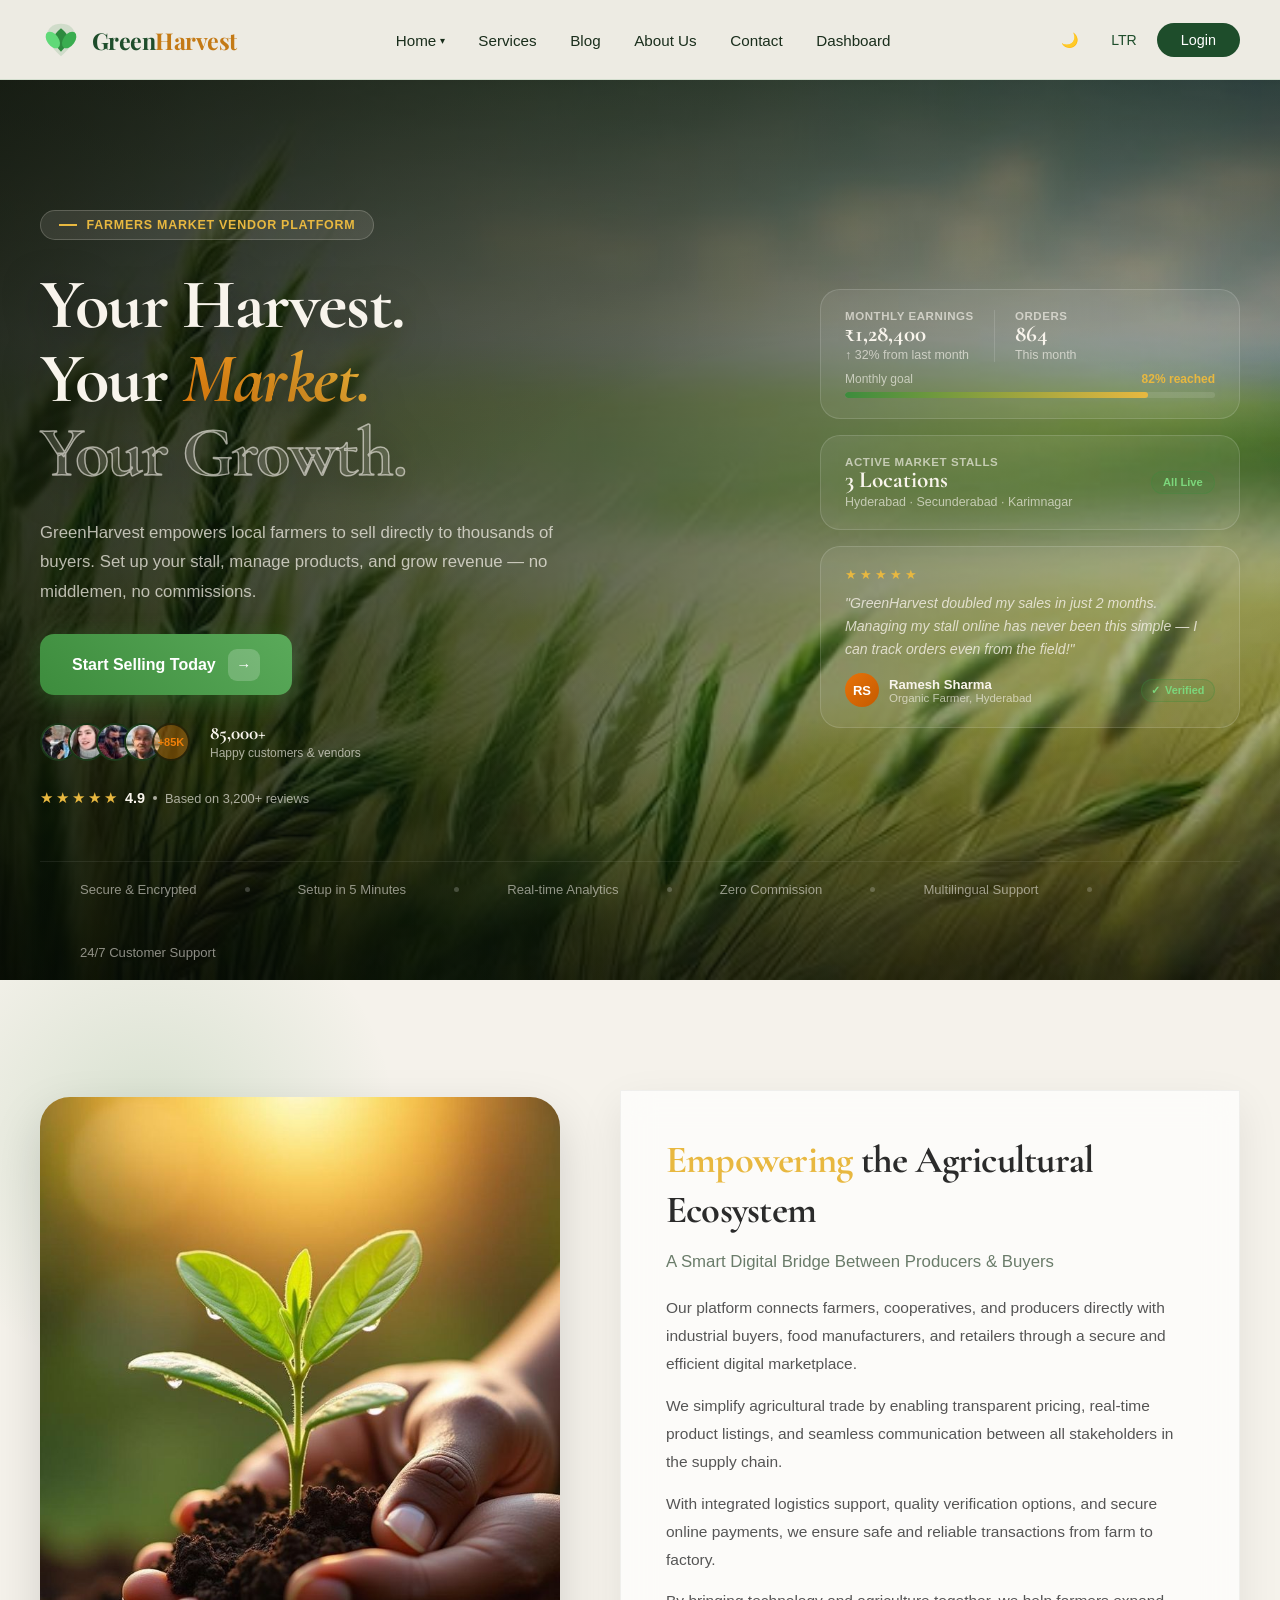
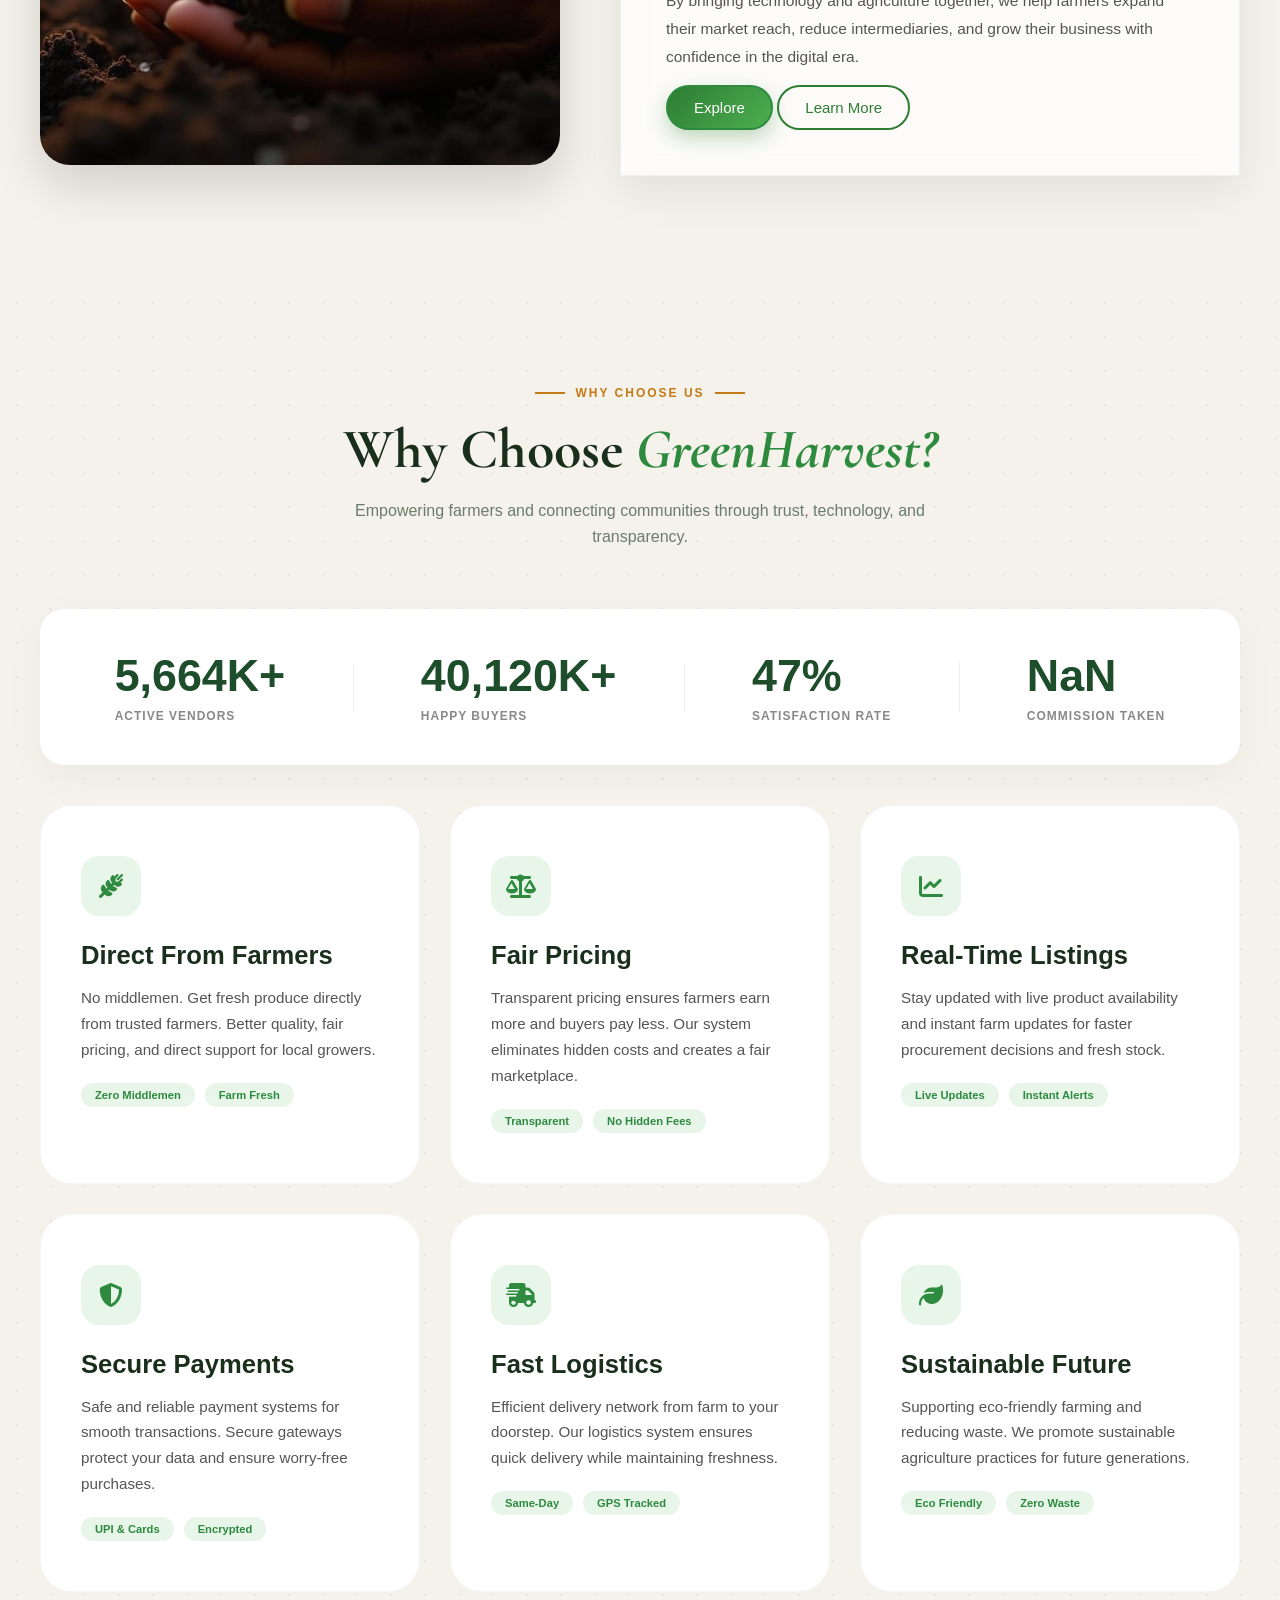
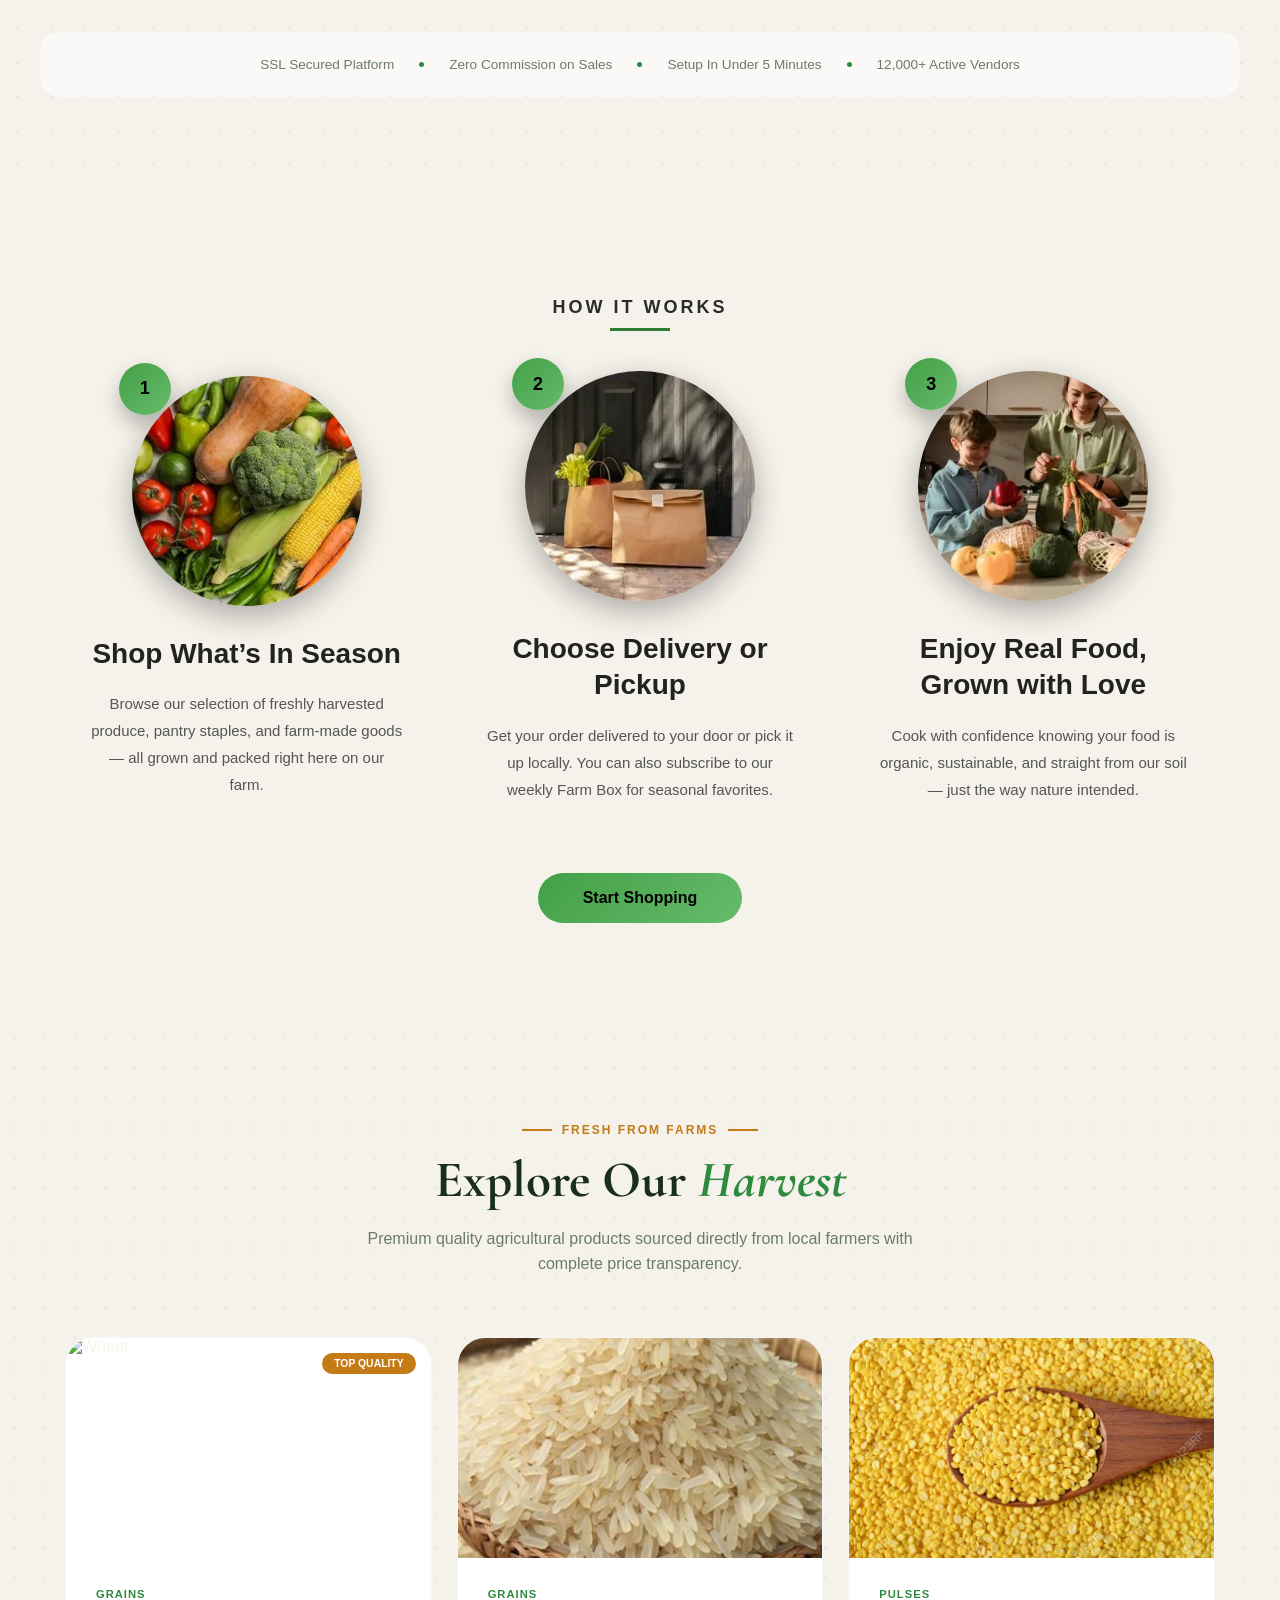
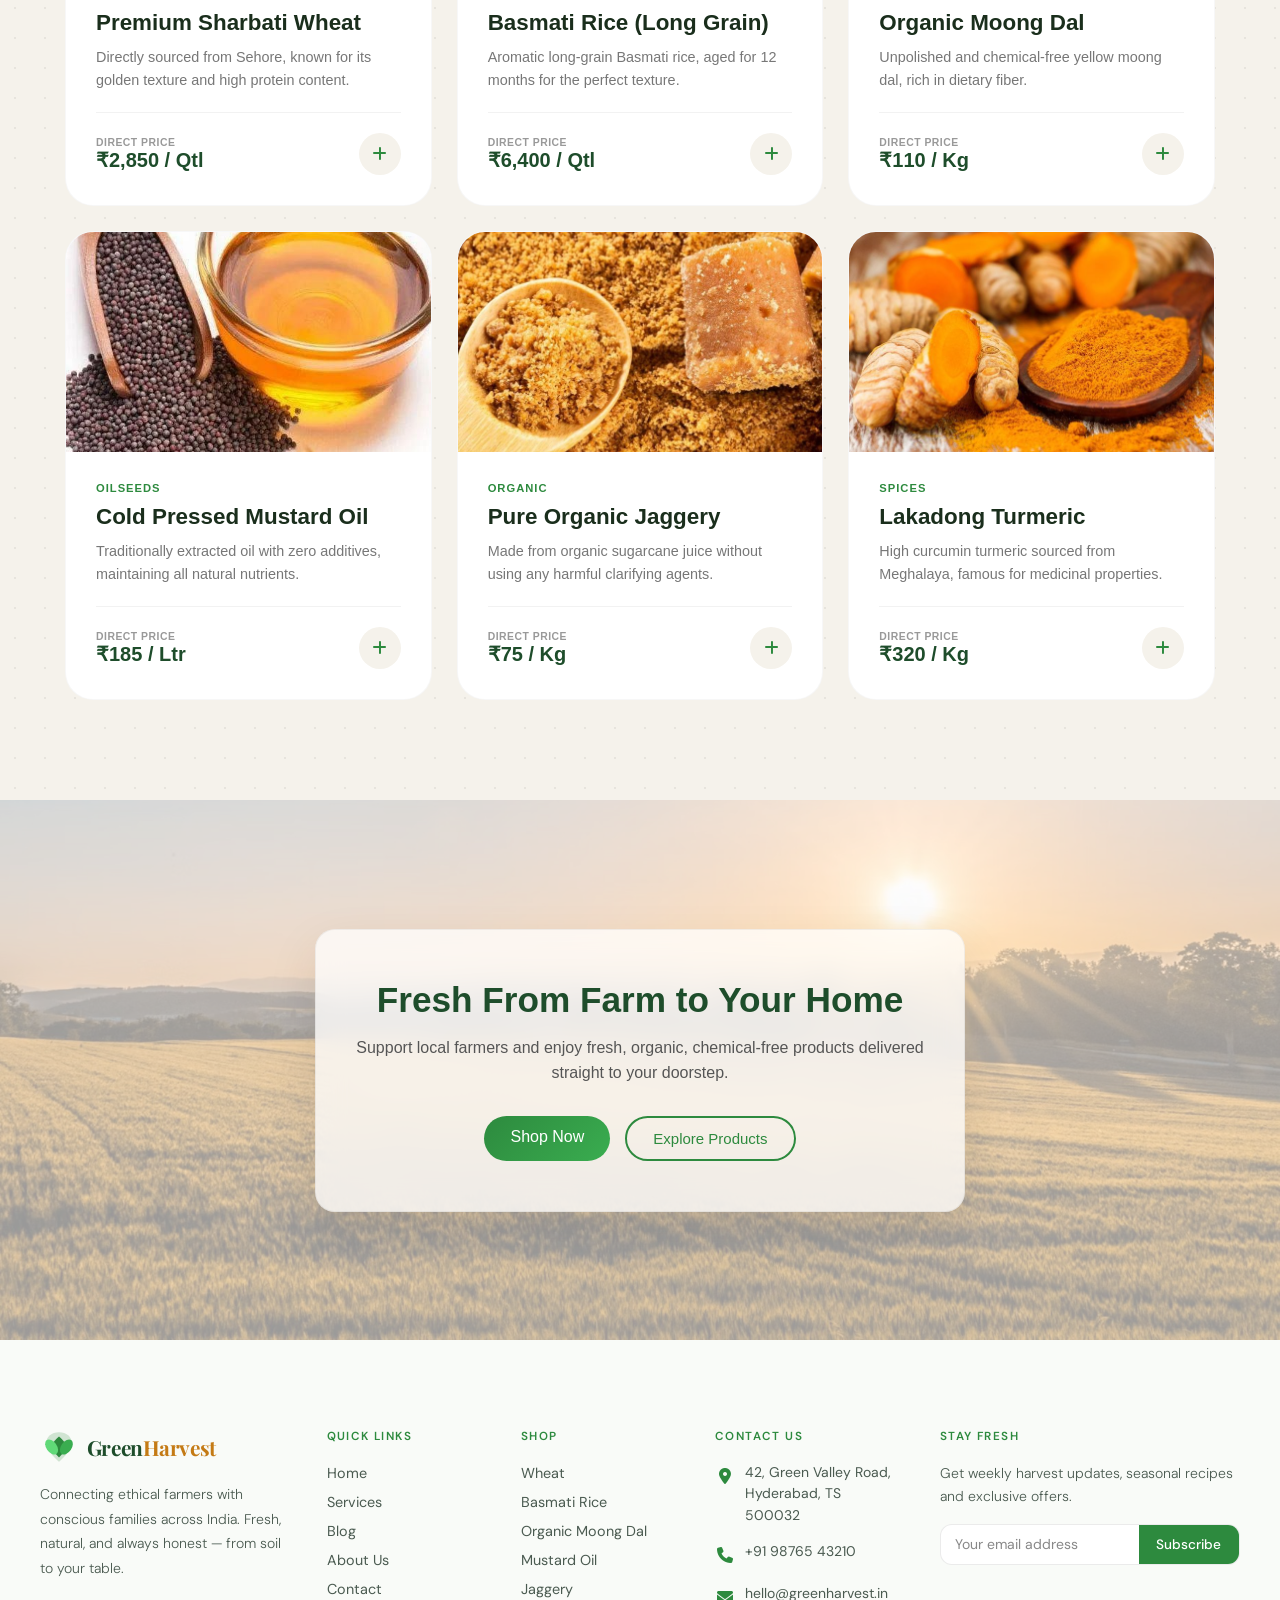
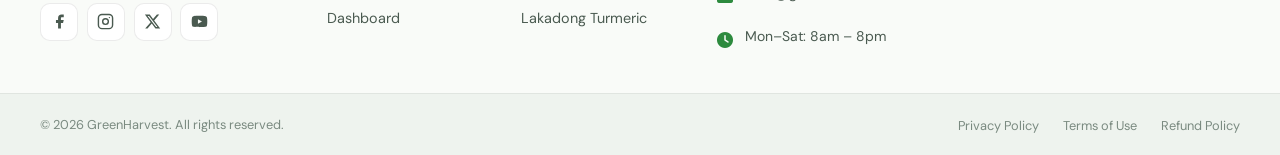
==== index.html @ bf3c92d1 "first commit" ====
<!DOCTYPE html>
<html lang="en" dir="ltr" data-theme="light">
<head>
<meta charset="UTF-8">
<meta name="viewport" content="width=device-width, initial-scale=1.0">
<title>GreenHarvest</title>
<link href="https://fonts.googleapis.com/css2?family=Cormorant+Garamond:ital,wght@0,400;0,600;0,700;1,400&family=DM+Sans:wght@300;400;500&display=swap" rel="stylesheet">
<link href="https://fonts.googleapis.com/css2?family=Playfair+Display:wght@700&family=DM+Sans:wght@300;400;500&display=swap" rel="stylesheet">
  <link rel="stylesheet" href="https://cdnjs.cloudflare.com/ajax/libs/font-awesome/6.5.1/css/all.min.css">
    <link rel="stylesheet" href="./css/footer.css">
  <link rel="stylesheet" href="./index.css">
</head>
<body>


<header class="navbar" id="navbar">
  <div class="container nav-container">

    <a href="./index.html" class="nav-logo">
      <svg viewBox="0 0 36 36" fill="none" xmlns="http://www.w3.org/2000/svg">
        <path d="M18 32C18 32 6 22 6 14C6 8 11 4 18 4C25 4 30 8 30 14C30 22 18 32 18 32Z"
              fill="#2d8a3e" opacity="0.15"/>
        <path d="M18 28C10 20 10 14 18 8C26 14 26 20 18 28Z" fill="#2d8a3e"/>
        <ellipse cx="11" cy="18" rx="5" ry="8" fill="#60d978" transform="rotate(-35,11,18)"/>
        <ellipse cx="25" cy="18" rx="5" ry="8" fill="#3aad50" transform="rotate(35,25,18)"/>
      </svg>
      <span class="nav-logo-text">Green<span>Harvest</span></span>
    </a>

    <nav class="nav" id="navMenu">
      <ul class="nav-links">

        <li class="dropdown">
          <a href="./index.html">Home <span class="arrow">▾</span></a>
          <ul class="dropdown-menu">
            <li><a href="./index.html">Home 1</a></li>
            <li><a href="./Home2/Home.html">Home 2</a></li>
          </ul>
        </li>

        <li><a href="./services/services.html">Services</a></li>
        <li><a href="./blog/blog.html">Blog</a></li>
        <li><a href="./about/about.html">About Us</a></li>
        <li><a href="./contact/contact.html">Contact</a></li>
        <li><a href="./Dashboard/Dashboard.html">Dashboard</a></li>

        <li class="mobile-only"><a href="./login/login.html">Login</a></li>
      </ul>
    </nav>

    <div class="nav-actions">
      <button id="themeToggle" title="Toggle dark mode">🌙</button>
      <button id="dirToggle" title="Toggle RTL / LTR">LTR</button>
      <a href="./login/login.html" class="login-btn">Login</a>
      <button class="menu-toggle" id="menuToggle" aria-label="Toggle menu">
        <span></span><span></span><span></span>
      </button>
    </div>

  </div>
</header>


<section class="hero">
  <div class="hero-bg-img"></div>
  <div class="hero-overlay"></div>
  <div class="hero-vignette"></div>

  <div class="hero-body">
    <div class="hero-main">

      
      <div class="hero-left">

        <div class="hero-eyebrow">
          <span class="eyebrow-line"></span>
          Farmers Market Vendor Platform
        </div>

        <h1 class="hero-headline">
  Your Harvest.<br>
  Your <span class="italic">Market.</span><br>
  <span class="stroke-text">Your Growth.</span>
</h1>

        <p class="hero-para">
          GreenHarvest empowers local farmers to sell directly to thousands of buyers. Set up your stall, manage products, and grow revenue — no middlemen, no commissions.
        </p>

        <div class="cta-row">
          <a href="./service details/service details.html" class="btn-cta-primary">
            Start Selling Today
            <span class="ico">→</span>
          </a>
         
        </div>

       
        <div class="clients-row">
          <div class="avatars">
            <div class="avatar"><img src="./images/avatar-1.jpg" alt=""/></div>
            <div class="avatar"><img src="./images/avatar-2.jpg" alt=""/></div>
            <div class="avatar"><img src="./images/avatar-3.jpg" alt=""/></div>
            <div class="avatar"><img src="./images/avatar-4.jpg" alt=""/></div>
            <div class="avatar" style="background:rgba(240,128,10,0.35);font-size:11px;font-weight:700;color:#f0800a;">+85K</div>
          </div>
          <div class="clients-text">
            <div class="clients-count">85,000+</div>
            <div class="clients-label">Happy customers & vendors</div>
          </div>
        </div>

        <div class="rating-row">
          <div class="stars-display">
            <span class="star">★</span><span class="star">★</span><span class="star">★</span>
            <span class="star">★</span><span class="star">★</span>
          </div>
          <span class="rating-num">4.9</span>
          <span class="rating-sep"></span>
          <span class="rating-count">Based on 3,200+ reviews</span>
        </div>

      </div>

      
      <div class="hero-right">

       
        <div class="info-card">
          <div class="card-row">
           
            <div>
              <div class="card-label">Monthly Earnings</div>
              <div class="card-value">₹1,28,400</div>
              <div class="card-sub">↑ 32% from last month</div>
            </div>
            <div class="card-divider"></div>
            <div>
              <div class="card-label">Orders</div>
              <div class="card-value">864</div>
              <div class="card-sub">This month</div>
            </div>
          </div>
          <div class="progress-wrap">
            <div class="progress-head">
              <span>Monthly goal</span>
              <span>82% reached</span>
            </div>
            <div class="progress-track">
              <div class="progress-fill" style="--pct:82%"></div>
            </div>
          </div>
        </div>

        
        <div class="info-card">
          <div class="card-row">
            
            <div style="flex:1">
              <div class="card-label">Active Market Stalls</div>
              <div class="card-value">3 Locations</div>
              <div class="card-sub">Hyderabad · Secunderabad · Karimnagar</div>
            </div>
            <div style="background:rgba(61,140,61,0.18);border:1px solid rgba(61,140,61,0.3);border-radius:100px;padding:0.28rem 0.7rem;font-size:0.7rem;font-weight:700;color:#7cd67c;white-space:nowrap;">
              All Live
            </div>
          </div>
        </div>

       
        <div class="testi-card">
          <div class="testi-stars">
            <span>★</span><span>★</span><span>★</span><span>★</span><span>★</span>
          </div>
          <div class="testi-quote">
            "GreenHarvest doubled my sales in just 2 months. Managing my stall online has never been this simple — I can track orders even from the field!"
          </div>
          <div class="testi-person">
            <div class="testi-avatar">RS</div>
            <div>
              <div class="testi-name">Ramesh Sharma</div>
              <div class="testi-role">Organic Farmer, Hyderabad</div>
            </div>
            <div class="verified-badge">
              <span>✓</span> Verified
            </div>
          </div>
        </div>

      </div>
    </div>

    
    <div class="bottom-bar">
      <div class="trust-item">
         Secure &amp; Encrypted
      </div>
      <div class="trust-dot"></div>
      <div class="trust-item">
         Setup in 5 Minutes
      </div>
      <div class="trust-dot"></div>
      <div class="trust-item">
        Real-time Analytics
      </div>
      <div class="trust-dot"></div>
      <div class="trust-item">
         Zero Commission
      </div>
      <div class="trust-dot"></div>
      <div class="trust-item">
         Multilingual Support
      </div>
      <div class="trust-dot"></div>
     <div class="trust-item">
     24/7 Customer Support
  </div>
    </div>
  </div>
</section>





<section class="solution" id="solution">

  <div class="solution-wrapper">

  
    <div class="solution-left">
      <img src="./images/Greenery.jpg" alt="Agriculture">
    </div>

  
    <div class="solution-right">

      <h2>
        Empowering <span>the Agricultural Ecosystem</span> 
      </h2>

      <h4 class="subtitle">
        A Smart Digital Bridge Between Producers & Buyers 
      </h4>

<p>
        Our platform connects farmers, cooperatives, and producers directly with 
        industrial buyers, food manufacturers, and retailers through a secure and 
        efficient digital marketplace.
      </p>

      <p>
        We simplify agricultural trade by enabling transparent pricing, real-time 
        product listings, and seamless communication between all stakeholders in 
        the supply chain.
      </p>

      <p>
        With integrated logistics support, quality verification options, and secure 
        online payments, we ensure safe and reliable transactions from farm to factory.
      </p>
<p>
  By bringing technology and agriculture together, we help farmers expand their market reach, reduce intermediaries, and grow their business with confidence in the digital era.
</p>

      <div class="solution-buttons">
        <a href="./services/services.html" class="btn-outline" id="exploreBtn">Explore</a>
<a href="./about/about.html" class="btn-outline" id="aboutBtn">Learn More</a>
      </div>

    </div>

  </div>

</section>





<section class="why-us" id="whyUs">
    <div class="wu-bg-dots"></div>

    <div class="wu-container">
        <div class="wu-header">
            <div class="wu-eyebrow">
                <span class="line"></span> WHY CHOOSE US <span class="line"></span>
            </div>
            <h2 class="wu-title">Why Choose <span>GreenHarvest?</span></h2>
            <p class="wu-subtitle">Empowering farmers and connecting communities through trust, technology, and transparency.</p>
        </div>

        <div class="wu-stats-band">
            <div class="stat-item">
                <h3 data-target="12000" data-suffix="K+" class="counter">0</h3>
                <span>Active Vendors</span>
            </div>
            <div class="stat-sep"></div>
            <div class="stat-item">
                <h3 data-target="85000" data-suffix="K+" class="counter">0</h3>
                <span>Happy Buyers</span>
            </div>
            <div class="stat-sep"></div>
            <div class="stat-item">
                <h3 data-target="98" data-suffix="%" class="counter">0</h3>
                <span>Satisfaction Rate</span>
            </div>
            <div class="stat-sep"></div>
            <div class="stat-item">
                <h3 class="counter">0%</h3>
                <span>Commission Taken</span>
            </div>
        </div>

        <div class="wu-grid">
            <div class="wu-card">
                <div class="wu-card-num"></div>
                <div class="wu-icon-box green-box">
                    <i class="fa-solid fa-wheat-awn"></i>
                </div>
                <h3>Direct From Farmers</h3>
                <p>No middlemen. Get fresh produce directly from trusted farmers. Better quality, fair pricing, and direct support for local growers.</p>
                <div class="wu-tags">
                    <span class="tag tag-green">Zero Middlemen</span>
                    <span class="tag tag-green">Farm Fresh</span>
                </div>
            </div>

            <div class="wu-card">
                <div class="wu-card-num"></div>
                <div class="wu-icon-box amber-box">
                    <i class="fa-solid fa-scale-balanced"></i>
                </div>
                <h3>Fair Pricing</h3>
                <p>Transparent pricing ensures farmers earn more and buyers pay less. Our system eliminates hidden costs and creates a fair marketplace.</p>
                <div class="wu-tags">
                    <span class="tag tag-amber">Transparent</span>
                    <span class="tag tag-amber">No Hidden Fees</span>
                </div>
            </div>

            <div class="wu-card">
                <div class="wu-card-num"></div>
                <div class="wu-icon-box blue-box">
                    <i class="fa-solid fa-chart-line"></i>
                </div>
                <h3>Real-Time Listings</h3>
                <p>Stay updated with live product availability and instant farm updates for faster procurement decisions and fresh stock.</p>
                <div class="wu-tags">
                    <span class="tag tag-blue">Live Updates</span>
                    <span class="tag tag-blue">Instant Alerts</span>
                </div>
            </div>

            <div class="wu-card">
                <div class="wu-card-num"></div>
                <div class="wu-icon-box purple-box">
                    <i class="fa-solid fa-shield-halved"></i>
                </div>
                <h3>Secure Payments</h3>
                <p>Safe and reliable payment systems for smooth transactions. Secure gateways protect your data and ensure worry-free purchases.</p>
                <div class="wu-tags">
                    <span class="tag tag-purple">UPI & Cards</span>
                    <span class="tag tag-purple">Encrypted</span>
                </div>
            </div>

            <div class="wu-card">
                <div class="wu-card-num"></div>
                <div class="wu-icon-box teal-box">
                    <i class="fa-solid fa-truck-fast"></i>
                </div>
                <h3>Fast Logistics</h3>
                <p>Efficient delivery network from farm to your doorstep. Our logistics system ensures quick delivery while maintaining freshness.</p>
                <div class="wu-tags">
                    <span class="tag tag-teal">Same-Day</span>
                    <span class="tag tag-teal">GPS Tracked</span>
                </div>
            </div>

            <div class="wu-card">
                <div class="wu-card-num"></div>
                <div class="wu-icon-box green-box">
                    <i class="fa-solid fa-leaf"></i>
                </div>
                <h3>Sustainable Future</h3>
                <p>Supporting eco-friendly farming and reducing waste. We promote sustainable agriculture practices for future generations.</p>
                <div class="wu-tags">
                    <span class="tag tag-green">Eco Friendly</span>
                    <span class="tag tag-green">Zero Waste</span>
                </div>
            </div>
        </div>

        <div class="wu-trust-bar">
            <span>SSL Secured Platform</span>
            <span class="dot"></span>
            <span>Zero Commission on Sales</span>
            <span class="dot"></span>
            <span>Setup In Under 5 Minutes</span>
            <span class="dot"></span>
            <span>12,000+ Active Vendors</span>
        </div>
    </div>
</section>



<section class="how-works">

  <h5 class="section-sub">HOW IT WORKS</h5>

  <div class="steps">

   
    <div class="step">
      <div class="img-wrap">
        <img src="./images/step1.jpg" alt="">
        <span class="step-num">1</span>
      </div>
      <h3>Shop What’s In Season</h3>
      <p>
        Browse our selection of freshly harvested produce, pantry staples,
        and farm-made goods — all grown and packed right here on our farm.
      </p>
    </div>


    <div class="step">
      <div class="img-wrap">
        <img src="./images/step2.jpg" alt="">
        <span class="step-num">2</span>
      </div>
      <h3>Choose Delivery or Pickup</h3>
      <p>
        Get your order delivered to your door or pick it up locally.
        You can also subscribe to our weekly Farm Box for seasonal favorites.
      </p>
    </div>


    <div class="step">
      <div class="img-wrap">
        <img src="./images/step3.jpg" alt="">
        <span class="step-num">3</span>
      </div>
      <h3>Enjoy Real Food, Grown with Love</h3>
      <p>
        Cook with confidence knowing your food is organic, sustainable,
        and straight from our soil — just the way nature intended.
      </p>
    </div>

  </div>

  <a href="./services/services.html" class="start-btn">Start Shopping</a>

</section>



<section class="products-explore" id="products">
    <div class="pe-bg-dots"></div>
    
    <div class="pe-container">
        <div class="pe-header">
            <div class="pe-eyebrow">
                <span class="line"></span> Fresh From Farms <span class="line"></span>
            </div>
            <h2 class="pe-title">Explore Our <span>Harvest</span></h2>
            <p class="pe-subtitle">Premium quality agricultural products sourced directly from local farmers with complete price transparency.</p>
        </div>

        <div class="pe-grid">
            <div class="pe-card" id="wheat">
                <div class="pe-img-wrap">
                    <img src="./images/wheat.jpg" alt="Wheat">
                    <div class="pe-badge">Top Quality</div>
                </div>
                <div class="pe-content">
                    <span class="pe-category">Grains</span>
                    <h3>Premium Sharbati Wheat</h3>
                    <p>Directly sourced from Sehore, known for its golden texture and high protein content.</p>
                    <div class="pe-footer">
                        <div class="pe-price-info">
                            <span class="pe-label">Direct Price</span>
                            <span class="pe-amount">₹2,850 / Qtl</span>
                        </div>
                        <div class="pe-btn-circle"><i class="fa-solid fa-plus"></i></div>
                    </div>
                </div>
            </div>

            <div class="pe-card" id="basmati-rice">
                <div class="pe-img-wrap">
                    <img src="./images/rice.jpg" alt="Rice">
                </div>
                <div class="pe-content">
                    <span class="pe-category">Grains</span>
                    <h3>Basmati Rice (Long Grain)</h3>
                    <p>Aromatic long-grain Basmati rice, aged for 12 months for the perfect texture.</p>
                    <div class="pe-footer">
                        <div class="pe-price-info">
                            <span class="pe-label">Direct Price</span>
                            <span class="pe-amount">₹6,400 / Qtl</span>
                        </div>
                        <div class="pe-btn-circle"><i class="fa-solid fa-plus"></i></div>
                    </div>
                </div>
            </div>

            <div class="pe-card" id="moong-dal">
                <div class="pe-img-wrap">
                    <img src="./images/Moong Dal.jpg" alt="Pulses">
                </div>
                <div class="pe-content">
                    <span class="pe-category">Pulses</span>
                    <h3>Organic Moong Dal</h3>
                    <p>Unpolished and chemical-free yellow moong dal, rich in dietary fiber.</p>
                    <div class="pe-footer">
                        <div class="pe-price-info">
                            <span class="pe-label">Direct Price</span>
                            <span class="pe-amount">₹110 / Kg</span>
                        </div>
                        <div class="pe-btn-circle"><i class="fa-solid fa-plus"></i></div>
                    </div>
                </div>
            </div>

            <div class="pe-card" id="mustard-oil">
                <div class="pe-img-wrap">
                    <img src="./images/oil.jpg" alt="Oil">
                </div>
                <div class="pe-content">
                    <span class="pe-category">Oilseeds</span>
                    <h3>Cold Pressed Mustard Oil</h3>
                    <p>Traditionally extracted oil with zero additives, maintaining all natural nutrients.</p>
                    <div class="pe-footer">
                        <div class="pe-price-info">
                            <span class="pe-label">Direct Price</span>
                            <span class="pe-amount">₹185 / Ltr</span>
                        </div>
                        <div class="pe-btn-circle"><i class="fa-solid fa-plus"></i></div>
                    </div>
                </div>
            </div>

            <div class="pe-card" id="jaggery">
                <div class="pe-img-wrap">
                    <img src="./images/Jaggery.jpg" alt="Sugar">
                </div>
                <div class="pe-content">
                    <span class="pe-category">Organic</span>
                    <h3>Pure Organic Jaggery</h3>
                    <p>Made from organic sugarcane juice without using any harmful clarifying agents.</p>
                    <div class="pe-footer">
                        <div class="pe-price-info">
                            <span class="pe-label">Direct Price</span>
                            <span class="pe-amount">₹75 / Kg</span>
                        </div>
                        <div class="pe-btn-circle"><i class="fa-solid fa-plus"></i></div>
                    </div>
                </div>
            </div>

            <div class="pe-card" id="turmeric">
                <div class="pe-img-wrap">
                    <img src="./images/Turmeric.jpg" alt="Spices">
                </div>
                <div class="pe-content">
                    <span class="pe-category">Spices</span>
                    <h3>Lakadong Turmeric</h3>
                    <p>High curcumin turmeric sourced from Meghalaya, famous for medicinal properties.</p>
                    <div class="pe-footer">
                        <div class="pe-price-info">
                            <span class="pe-label">Direct Price</span>
                            <span class="pe-amount">₹320 / Kg</span>
                        </div>
                        <div class="pe-btn-circle"><i class="fa-solid fa-plus"></i></div>
                    </div>
                </div>
            </div>
        </div>
    </div>
</section>



<section class="cta-section">
  <div class="cta-container">

    <h2>Fresh From Farm to Your Home </h2>
    <p>
      Support local farmers and enjoy fresh, organic, chemical-free products
      delivered straight to your doorstep.
    </p>

    <div class="cta-buttons">
      <a href="./service details/service details.html" class="btn-primary">Shop Now</a>
      <a href="./services/services.html" class="btn-outline">Explore Products</a>
    </div>

  </div>
</section>



<footer class="footer" id="footer">



  <div class="footer-inner">

    
    <div class="footer-brand">
      <a href="./index.html" class="footer-logo">
        <svg viewBox="0 0 36 36" fill="none" xmlns="http://www.w3.org/2000/svg">
          <path d="M18 32C18 32 6 22 6 14C6 8 11 4 18 4C25 4 30 8 30 14C30 22 18 32 18 32Z" fill="#2d8a3e" opacity="0.2"/>
          <path d="M18 28C10 20 10 14 18 8C26 14 26 20 18 28Z" fill="#2d8a3e"/>
          <ellipse cx="11" cy="18" rx="5" ry="8" fill="#60d978" transform="rotate(-35,11,18)"/>
          <ellipse cx="25" cy="18" rx="5" ry="8" fill="#3aad50" transform="rotate(35,25,18)"/>
        </svg>
        <span class="footer-logo-text">Green<span>Harvest</span></span>
      </a>
      <p class="footer-desc">
        Connecting ethical farmers with conscious families across India. Fresh, natural, and always honest — from soil to your table.
      </p>
      <div class="footer-socials">
        <a href="#" class="social-btn" title="Facebook">
          <svg viewBox="0 0 24 24" fill="currentColor"><path d="M18 2h-3a5 5 0 0 0-5 5v3H7v4h3v8h4v-8h3l1-4h-4V7a1 1 0 0 1 1-1h3z"/></svg>
        </a>
        <a href="#" class="social-btn" title="Instagram">
          <svg viewBox="0 0 24 24" fill="none" stroke="currentColor" stroke-width="2" stroke-linecap="round" stroke-linejoin="round">
            <rect x="2" y="2" width="20" height="20" rx="5" ry="5"/>
            <circle cx="12" cy="12" r="4"/>
            <circle cx="17.5" cy="6.5" r="1" fill="currentColor" stroke="none"/>
          </svg>
        </a>
        <a href="#" class="social-btn" title="Twitter / X">
          <svg viewBox="0 0 24 24" fill="currentColor"><path d="M18.244 2.25h3.308l-7.227 8.26 8.502 11.24H16.17l-5.214-6.817L4.99 21.75H1.68l7.73-8.835L1.254 2.25H8.08l4.713 6.231zm-1.161 17.52h1.833L7.084 4.126H5.117z"/></svg>
        </a>
        <a href="#" class="social-btn" title="YouTube">
          <svg viewBox="0 0 24 24" fill="currentColor"><path d="M22.54 6.42a2.78 2.78 0 0 0-1.95-1.96C18.88 4 12 4 12 4s-6.88 0-8.59.46A2.78 2.78 0 0 0 1.46 6.42 29 29 0 0 0 1 12a29 29 0 0 0 .46 5.58 2.78 2.78 0 0 0 1.95 1.96C5.12 20 12 20 12 20s6.88 0 8.59-.46a2.78 2.78 0 0 0 1.95-1.96A29 29 0 0 0 23 12a29 29 0 0 0-.46-5.58z"/><polygon points="9.75 15.02 15.5 12 9.75 8.98 9.75 15.02" fill="var(--footer-bg)"/></svg>
        </a>
      </div>
    </div>

   
    <div class="footer-col">
      <h4 class="footer-col-title">Quick Links</h4>
      <ul class="footer-links">
        <li><a href="./index.html">Home</a></li>
        <li><a href="./services/services.html">Services</a></li>
        <li><a href="./blog/blog.html">Blog</a></li>
        <li><a href="./about/about.html">About Us</a></li>
        <li><a href="./contact/contact.html">Contact</a></li>
        <li><a href="./Dashboard/Dashboard.html">Dashboard</a></li>
      </ul>
    </div>


    <div class="footer-col">
      <h4 class="footer-col-title">Shop</h4>
      <ul class="footer-links">
       <li><a href="./index.html#wheat">Wheat</a></li>
        <li><a href="./index.html#basmati-rice">Basmati Rice</a></li>
        <li><a href="./index.html#moong-dal">Organic Moong Dal</a></li>
        <li><a href="./index.html#mustard-oil">Mustard Oil</a></li>
        <li><a href="./index.html#jaggery">Jaggery</a></li>
        <li><a href="./index.html#turmeric">Lakadong Turmeric</a></li>
      </ul>
    </div>

  
    <div class="footer-col">
  <h4 class="footer-col-title">Contact Us</h4>
  <ul class="footer-contact">
    <li>
      <span class="contact-icon"><i class="fa-solid fa-location-dot"></i></span>
      <span>42, Green Valley Road,<br>Hyderabad, TS 500032</span>
    </li>
    <li>
      <span class="contact-icon"><i class="fa-solid fa-phone"></i></span>
      <a href="tel:+919876543210">+91 98765 43210</a>
    </li>
    <li>
      <span class="contact-icon"><i class="fa-solid fa-envelope"></i></span>
      <a href="mailto:hello@greenharvest.in">hello@greenharvest.in</a>
    </li>
    <li>
      <span class="contact-icon"><i class="fa-solid fa-clock"></i></span>
      <span>Mon–Sat: 8am – 8pm</span>
    </li>
  </ul>
</div>

  
    <div class="footer-col footer-newsletter">
      <h4 class="footer-col-title">Stay Fresh</h4>
      <p class="newsletter-desc">Get weekly harvest updates, seasonal recipes and exclusive offers.</p>
      <div class="newsletter-form">
        <input type="email" id="newsletterEmail" placeholder="Your email address" autocomplete="email"/>
        <button id="newsletterBtn">Subscribe</button>
      </div>
      <p class="newsletter-msg" id="newsletterMsg"></p>
     
    </div>

  </div>


  <div class="footer-bottom">
    <div class="footer-bottom-inner">
      <p class="footer-copy">© <span id="footerYear">2026</span> GreenHarvest. All rights reserved.</p>
      <ul class="footer-legal">
        <li><a href="#">Privacy Policy</a></li>
        <li><a href="#">Terms of Use</a></li>
        <li><a href="#">Refund Policy</a></li>
      </ul>
    </div>
  </div>

</footer>









<script src="./js/footer.js"></script>

<script src="./index.js"></script>
</body>
</html>
---- css/footer.css ----
/* ═══════════════════════════════════════════════════
   FOOTER — GreenHarvest
   Full light / dark mode colour switching
═══════════════════════════════════════════════════ */

/* ── Light mode footer tokens ── */
:root {
  --wave-fill: #f5f7f2;

  /* 🌿 LIGHT MODE (NEW CLEAN DESIGN) */
  --footer-bg: #f9fbf8;
  --footer-bg-bottom: #eef3ee;

  --footer-logo-color: #1e4d2b;

  --footer-text: #4a5a50;
  --footer-text-dim: #7a8a80;
  --footer-text-hover: #2d8a3e;

  --footer-title: #2d8a3e;
  --footer-border: rgba(0, 0, 0, 0.06);

  --footer-icon-bg: #ffffff;
  --footer-icon-border: rgba(0, 0, 0, 0.08);
  --footer-icon-hover: #2d8a3e;

  --footer-input-bg: #ffffff;
  --footer-input-text: #333;
  --footer-input-ph: #888;
  --footer-input-focus: #2d8a3e;

  --footer-badge-bg: rgba(45, 138, 62, 0.08);
  --footer-badge-border: rgba(45, 138, 62, 0.2);
  --footer-badge-text: #2d8a3e;

  --footer-sub-bg: #2d8a3e;
  --footer-sub-hover: #1e4d2b;
}

/* ── Dark mode footer tokens ── */
/* ── DARK MODE (FIXED — better contrast) ── */
[data-theme="dark"] {
  --wave-fill: #0e1810;

  /* 🎯 Your custom black */
  --footer-bg: rgba(14, 24, 16, 0.97);
  --footer-bg-bottom: rgba(10, 18, 12, 1);

  --footer-logo-color: #8ee6a3;

  --footer-text: rgba(240, 255, 240, 0.9);
  --footer-text-dim: rgba(200, 230, 200, 0.6);
  --footer-text-hover: #60d978;

  --footer-title: rgba(180, 220, 180, 0.6);

  --footer-border: rgba(255, 255, 255, 0.08);

  --footer-icon-bg: rgba(255, 255, 255, 0.05);
  --footer-icon-border: rgba(255, 255, 255, 0.1);
  --footer-icon-hover: #2d8a3e;

  --footer-input-bg: rgba(255, 255, 255, 0.06);
  --footer-input-text: #eaffea;
  --footer-input-ph: rgba(220, 255, 220, 0.5);
  --footer-input-focus: #60d978;

  --footer-sub-bg: #2d8a3e;
  --footer-sub-hover: #3aad50;
}
/* ════════════════════════════════
   SHELL
════════════════════════════════ */
.footer {
  position: relative;
  background: var(--footer-bg);
  font-family: 'DM Sans', sans-serif;
 margin-top: 0 !important;
  padding-top: 40px;
  transition: background 0.3s ease, color 0.3s ease, border-color 0.3s ease;
}

/* ── Wave divider ── */
.footer-wave {
  line-height: 0;
  overflow: hidden;
}
.footer-wave svg {
  display: block;
  width: 100%;
  height: 60px;
}

/* ════════════════════════════════
   INNER GRID
════════════════════════════════ */
.footer-inner {
  display: grid;
  grid-template-columns: 1.6fr 1fr 1fr 1.2fr 1.5fr;
  gap: 2.5rem;
  max-width: 1400px;
  margin: 0 auto;
  padding: 3rem 2.5rem 2.5rem;
}

/* ════════════════════════════════
   BRAND
════════════════════════════════ */
.footer-logo {
  display: inline-flex;
  align-items: center;
  gap: 0.55rem;
  text-decoration: none;
  margin-bottom: 1rem;
}
.footer-logo svg {
  width: 38px; height: 38px;
  flex-shrink: 0;
  transition: transform 0.3s ease;
}
.footer-logo:hover svg { transform: scale(1.08) rotate(-4deg); }

.footer-logo-text {
  font-family: 'Playfair Display', serif;
  font-size: 1.3rem;
  font-weight: 700;
  color: var(--footer-logo-color);
  letter-spacing: -0.02em;
  transition: color 0.3s ease;
}
.footer-logo-text span { color: #c47a15; }

.footer-desc {
  font-size: 0.875rem;
  color: var(--footer-text);
  line-height: 1.75;
  font-weight: 300;
  margin-bottom: 1.4rem;
  transition: color 0.3s ease;
}

/* Social buttons */
.footer-socials {
  display: flex;
  gap: 0.55rem;
  flex-wrap: wrap;
}
.social-btn {
  display: inline-flex;
  align-items: center;
  justify-content: center;
  width: 38px; height: 38px;
  background: var(--footer-icon-bg);
  border: 1px solid var(--footer-icon-border);
  border-radius: 10px;
  color: var(--footer-text);
  text-decoration: none;
  transition: background 0.2s, color 0.2s, border-color 0.2s, transform 0.15s;
}
.social-btn svg { width: 17px; height: 17px; }
.social-btn:hover {
  background: var(--footer-icon-hover);
  color: #fff;
  border-color: var(--footer-icon-hover);
  transform: translateY(-2px);
}

/* ════════════════════════════════
   COLUMN TITLE
════════════════════════════════ */
.footer-col-title {
  font-size: 0.73rem;
  font-weight: 600;
  letter-spacing: 0.12em;
  text-transform: uppercase;
  color: var(--footer-title);
  margin-bottom: 1.1rem;
  transition: color 0.3s ease;
}

/* ════════════════════════════════
   LINK LIST
════════════════════════════════ */
.footer-links {
  list-style: none;
  display: flex;
  flex-direction: column;
  gap: 0.5rem;
}
.footer-links a {
  font-size: 0.9rem;
  color: var(--footer-text);
  text-decoration: none;
  display: inline-flex;
  align-items: center;
  gap: 0;
  transition: color 0.2s, padding-left 0.2s;
}
.footer-links a:hover {
  color: var(--footer-text-hover);
  padding-left: 6px;
}

/* ════════════════════════════════
   CONTACT LIST
════════════════════════════════ */
.footer-contact {
  list-style: none;
  display: flex;
  flex-direction: column;
  gap: 0.9rem;
}
.footer-contact li {
  display: flex;
  align-items: flex-start;
  gap: 0.65rem;
  font-size: 0.875rem;
  color: var(--footer-text);
  line-height: 1.55;
  transition: color 0.3s ease;
}
.contact-icon {
  font-size: 1rem;
  flex-shrink: 0;
  margin-top: 1px;
}
.footer-contact a {
  color: var(--footer-text);
  text-decoration: none;
  transition: color 0.2s;
}
.footer-contact a:hover { color: var(--footer-text-hover); }

/* ════════════════════════════════
   NEWSLETTER
════════════════════════════════ */
.newsletter-desc {
  font-size: 0.875rem;
  color: var(--footer-text);
  font-weight: 300;
  line-height: 1.65;
  margin-bottom: 1rem;
  transition: color 0.3s ease;
}

.newsletter-form {
  display: flex;
  border-radius: 12px;
  overflow: hidden;
  border: 1px solid var(--footer-icon-border);
  background: var(--footer-input-bg);
  transition: border-color 0.2s, background 0.3s;
}
.newsletter-form:focus-within {
  border-color: var(--footer-input-focus);
}

.newsletter-form input {
  flex: 1;
  background: transparent;
  border: none;
  outline: none;
  padding: 0.65rem 0.9rem;
  font-size: 0.875rem;
  color: var(--footer-input-text);
  font-family: 'DM Sans', sans-serif;
  transition: color 0.3s ease;
}
.newsletter-form input::placeholder {
  color: var(--footer-input-ph);
}

.newsletter-form button {
  background: var(--footer-sub-bg);
  color: #fff;
  border: none;
  padding: 0 1.1rem;
  font-size: 0.85rem;
  font-weight: 500;
  cursor: pointer;
  font-family: 'DM Sans', sans-serif;
  white-space: nowrap;
  transition: background 0.2s;
}
.newsletter-form button:hover { background: var(--footer-sub-hover); }
.newsletter-form button:disabled { opacity: 0.6; cursor: not-allowed; }

.newsletter-msg {
  font-size: 0.8rem;
  margin-top: 0.5rem;
  min-height: 1.2em;
  transition: color 0.2s;
}
.newsletter-msg.success { color: #60d978; }
.newsletter-msg.error   { color: #f08080; }

/* Badges */
.footer-badges {
  display: flex;
  flex-wrap: wrap;
  gap: 0.5rem;
  margin-top: 1.2rem;
}
.badge {
  display: inline-flex;
  align-items: center;
  gap: 0.3rem;
  padding: 0.3rem 0.75rem;
  background: var(--footer-badge-bg);
  border: 1px solid var(--footer-badge-border);
  border-radius: 100px;
  font-size: 0.75rem;
  font-weight: 500;
  color: var(--footer-badge-text);
  white-space: nowrap;
  transition: background 0.3s, border-color 0.3s, color 0.3s;
}

/* ════════════════════════════════
   BOTTOM BAR
════════════════════════════════ */
.footer-bottom {
  border-top: 1px solid var(--footer-border);
  background: var(--footer-bg-bottom);
  transition: background 0.3s ease, border-color 0.3s ease;
}
.footer-bottom-inner {
  max-width: 1400px;
  margin: 0 auto;
  padding: 1.25rem 2.5rem;
  display: flex;
  align-items: center;
  justify-content: space-between;
  gap: 1rem;
  flex-wrap: wrap;
}

.footer-copy {
  font-size: 0.8rem;
  color: var(--footer-text-dim);
  transition: color 0.3s ease;
}
.footer-legal {
  list-style: none;
  display: flex;
  gap: 1.5rem;
}
.footer-legal a {
  font-size: 0.8rem;
  color: var(--footer-text-dim);
  text-decoration: none;
  transition: color 0.2s;
}
.footer-legal a:hover { color: var(--footer-text-hover); }

/* ════════════════════════════════
   RESPONSIVE
════════════════════════════════ */
@media (max-width: 1100px) {
  .footer-inner {
    grid-template-columns: 1fr 1fr 1fr;
    gap: 2rem;
  }
  .footer-brand      { grid-column: 1 / -1; }
  .footer-newsletter { grid-column: span 2; }
}

@media (max-width: 640px) {
  .footer-inner {
    grid-template-columns: 1fr 1fr;
    padding: 2.5rem 1.25rem 2rem;
    gap: 1.75rem;
  }
  .footer-brand      { grid-column: 1 / -1; }
  .footer-newsletter { grid-column: 1 / -1; }
  .footer-bottom-inner {
    flex-direction: column;
    text-align: center;
    padding: 1rem 1.25rem;
  }
  .footer-legal { justify-content: center; gap: 1rem; }
}

/* ════════════════════════════════
   RTL
════════════════════════════════ */
[dir="rtl"] .footer-links a:hover  { padding-left: 0; padding-right: 6px; }
[dir="rtl"] .footer-contact li     { flex-direction: row-reverse; }
[dir="rtl"] .footer-socials        { flex-direction: row-reverse; }
[dir="rtl"] .footer-bottom-inner   { flex-direction: row-reverse; }
[dir="rtl"] .newsletter-form       { flex-direction: row-reverse; }




/* ================= FOOTER MOBILE & TABLET STACKED ================= */

/* Tablet & Mobile (≤992px) */
@media (max-width: 992px) {
  .footer-inner {
    display: flex;
    flex-direction: column;
    gap: 2rem;
    padding: 2.5rem 1.5rem 2rem;
  }

  /* Make each section full width and stacked */
  .footer-brand,
  .footer-links-wrapper,
  .footer-shop,
  .footer-contact,
  .footer-newsletter {
    width: 100%;
  }

  /* Footer brand (logo + desc + socials) */
  .footer-brand {
    display: flex;
    flex-direction: column;
    gap: 1rem;
    align-items: flex-start;
  }

  .footer-socials {
    justify-content: flex-start;
  }

  /* Quick Links & Shop Links stacked vertically */
  .footer-links-wrapper,
  .footer-shop {
    display: flex;
    flex-direction: column;
    gap: 0.75rem;
  }

  /* Contact stacked */
  .footer-contact {
    display: flex;
    flex-direction: column;
    gap: 0.5rem;
  }

  /* Newsletter / Stay Fresh stacked */
  .footer-newsletter {
    display: flex;
    flex-direction: column;
    gap: 0.5rem;
  }

  .newsletter-form {
    flex-direction: column;
    gap: 0.5rem;
  }

  .newsletter-form input,
  .newsletter-form button {
    width: 100%;
  }

  /* Footer bottom */
  .footer-bottom-inner {
    flex-direction: column;
    align-items: center;
    text-align: center;
    gap: 0.75rem;
    padding: 1rem 1.25rem;
  }

  .footer-legal {
    justify-content: center;
    flex-wrap: wrap;
    gap: 0.75rem;
  }
}

/* Extra small mobile (≤480px) */
@media (max-width: 480px) {
  .footer-inner {
    padding: 2rem 1rem 1.5rem;
    gap: 1.5rem;
  }

  .footer-logo-text { font-size: 1.15rem; }
  .footer-desc      { font-size: 0.825rem; }
  .footer-links a    { font-size: 0.825rem; }
  .footer-contact li { font-size: 0.8rem; }
  .newsletter-form input { font-size: 0.8rem; padding: 0.5rem; }
  .newsletter-form button { font-size: 0.75rem; padding: 0.45rem; }
  .footer-copy { font-size: 0.75rem; }
  .footer-legal a { font-size: 0.75rem; }
}



.contact-icon {
  color: var(--leaf); /* Your brand green */
  font-size: 1rem;
  width: 20px; /* Ensures vertical alignment */
  text-align: center;
  margin-top: 3px; /* Fine-tune alignment with first line of text */
}

/* Dark Mode support */
[data-theme="dark"] .contact-icon {
  color: #60d978; /* Brighter green for dark mode */
}
---- index.css ----
:root {
  --forest:        #1e4d2b;
  --leaf:          #2d8a3e;
  --amber:         #c47a15;
  --cream:         #faf7f0;
  --border:        rgba(45,138,62,0.13);
  --shadow:        rgba(30,77,43,0.10);

  --bg-nav:        rgba(250,247,240,0.95);
  --bg-dropdown:   #ffffff;
  --text-primary:  #1a2e1c;
  --text-muted:    #6a7c6a;
  --text-hover:    #2d8a3e;

  --btn-bg:        rgba(45,138,62,0.08);
  --btn-border:    rgba(45,138,62,0.20);
  --btn-color:     #1e4d2b;

  --nav-height:    80px;
  --tr:            0.22s ease;
}

[data-theme="dark"] {
  --bg-nav:        rgba(14,24,16,0.97);
  --bg-dropdown:   #152018;
  --text-primary:  #e2f0e4;
  --text-muted:    #7fa07f;
  --text-hover:    #60d978;
  --border:        rgba(96,217,120,0.12);
  --shadow:        rgba(0,0,0,0.40);
  --btn-bg:        rgba(96,217,120,0.08);
  --btn-border:    rgba(96,217,120,0.18);
  --btn-color:     #a8d5b5;
  --cream:         #0d150e;
}


*, *::before, *::after { margin:0; padding:0; box-sizing:border-box; }
body {
  font-family: 'DM Sans', sans-serif;
  background: var(--cream);
  color: var(--text-primary);
  transition: background var(--tr), color var(--tr);
  min-height: 100vh;
  display: flex;
  flex-direction: column;
}


.navbar {
  position: fixed;
  top: 0; left: 0; right: 0;
  z-index: 1000;
  height: var(--nav-height);
  width: 100%;
  background: var(--bg-nav);
  backdrop-filter: blur(16px);
  -webkit-backdrop-filter: blur(16px);
  border-bottom: 1px solid var(--border);
  transition: background var(--tr), box-shadow var(--tr);
}
.navbar.scrolled {
  box-shadow: 0 4px 28px var(--shadow);
}

.container { width: 100%; max-width: 1400px; margin: 0 auto; padding: 0 2.5rem; }

.nav-container {
  display: flex;
  align-items: center;
  justify-content: space-between;
  height: var(--nav-height);
}


.nav-logo {
  display: inline-flex;
  align-items: center;
  gap: 0.6rem;
  text-decoration: none;
  flex-shrink: 0;
}
.nav-logo svg {
  width: 42px; height: 42px;
  transition: transform 0.3s ease;
  flex-shrink: 0;
}
.nav-logo:hover svg { transform: scale(1.09) rotate(-4deg); }

.nav-logo-text {
  font-family: 'Playfair Display', serif;
  font-size: 1.45rem;
  font-weight: 700;
  color: var(--forest);
  letter-spacing: -0.02em;
  white-space: nowrap;
  transition: color var(--tr);
}
[data-theme="dark"] .nav-logo-text { color: #a8d5b5; }
.nav-logo-text span { color: var(--amber); }


.nav {
  display: flex;
  align-items: center;
  justify-content: center;
  flex: 1;
}

.nav-links {
  list-style: none;
  display: flex;
  align-items: center;
  gap: 0.1rem;
}

.nav-links > li { position: relative; }

.nav-links > li > a {
  display: flex;
  align-items: center;
  gap: 0.22rem;
  padding: 0.55rem 1rem;
  text-decoration: none;
  font-size: 0.95rem;
  font-weight: 500;
  color: var(--text-primary);
  border-radius: 10px;
  white-space: nowrap;
  transition: color var(--tr), background var(--tr);
}
.nav-links > li > a:hover,
.nav-links > li.active > a {
  color: var(--text-hover);
  background: var(--btn-bg);
}

.nav-links > li.active > a::after {
  content: '';
  position: absolute;
  bottom: 4px; left: 50%;
  transform: translateX(-50%);
  width: 4px; height: 4px;
  background: var(--leaf);
  border-radius: 50%;
}


.dropdown-menu {
  position: absolute;
  top: calc(100% + 10px);
  left: 0;
  min-width: 160px;
  background: var(--bg-dropdown);
  border: 1px solid var(--border);
  border-radius: 14px;
  box-shadow: 0 10px 36px var(--shadow);
  padding: 0.45rem;
  list-style: none;
  opacity: 0;
  transform: translateY(-8px);
  pointer-events: none;
  transition: opacity 0.18s ease, transform 0.18s ease;
}
[dir="rtl"] .dropdown-menu { left: auto; right: 0; }

.dropdown:hover .dropdown-menu,
.dropdown.open  .dropdown-menu {
  opacity: 1;
  transform: translateY(0);
  pointer-events: all;
}

.dropdown-menu li a {
  display: block;
  padding: 0.6rem 0.9rem;
  font-size: 0.9rem;
  color: var(--text-primary);
  text-decoration: none;
  border-radius: 9px;
  transition: background var(--tr), color var(--tr);
}
.dropdown-menu li a:hover {
  background: var(--btn-bg);
  color: var(--text-hover);
}

.arrow {
  font-size: 0.6rem;
  transition: transform 0.2s ease;
  display: inline-block;
}
.dropdown:hover .arrow,
.dropdown.open  .arrow { transform: rotate(180deg); }


.nav-actions {
  display: flex;
  align-items: center;
  gap: 0.5rem;
  flex-shrink: 0;
}

#themeToggle, #dirToggle {
  display: flex;
  align-items: center;
  justify-content: center;
  min-width: 42px;
  height: 42px;
  padding: 0 0.75rem;
  background: transparent;
  color: var(--btn-color);
  border: none;
  box-shadow: none;
  border-radius: 10px;
  font-size: 0.88rem;
  font-weight: 500;
  cursor: pointer;
  white-space: nowrap;
  transition: color var(--tr), transform 0.15s;
}
#themeToggle:hover, #dirToggle:hover {
  background: transparent;
  color: var(--leaf);
  transform: scale(1.05);
}

.login-btn {
  display: inline-flex;
  align-items: center;
  padding: 0.55rem 1.5rem;
  background: var(--forest);
  color: #fff !important;
  text-decoration: none;
  border-radius: 100px;
  font-size: 0.9rem;
  font-weight: 500;
  white-space: nowrap;
  transition: background var(--tr), transform 0.15s;
}
.login-btn:hover {
  background: var(--leaf);
  transform: translateY(-1px);
}


.menu-toggle {
  display: none;
  flex-direction: column;
  justify-content: center;
  align-items: center;
  gap: 5px;
  width: 44px; height: 44px;
  background: var(--btn-bg);
  border: 1px solid var(--btn-border);
  border-radius: 12px;
  cursor: pointer;
  flex-shrink: 0;
  transition: background var(--tr);
}
.menu-toggle:hover { background: rgba(45,138,62,0.15); }

.menu-toggle span {
  display: block;
  width: 22px; height: 2px;
  background: var(--text-primary);
  border-radius: 2px;
  transition: transform 0.28s ease, opacity 0.2s ease, width 0.2s ease;
}
.menu-toggle.open span:nth-child(1) { transform: translateY(7px) rotate(45deg); }
.menu-toggle.open span:nth-child(2) { opacity: 0; width: 0; }
.menu-toggle.open span:nth-child(3) { transform: translateY(-7px) rotate(-45deg); }

.mobile-only { display: none !important; }


[dir="rtl"] .nav-container { flex-direction: row-reverse; }
[dir="rtl"] .nav-actions   { flex-direction: row-reverse; }
[dir="rtl"] .nav-links     { flex-direction: row-reverse; }
[dir="rtl"] .nav-logo      { flex-direction: row-reverse; }
[dir="rtl"] .nav-container { flex-direction: row-reverse; }
[dir="rtl"] .nav           { order: 2; }
[dir="rtl"] .nav-actions   { order: 1; }
[dir="rtl"] .nav-logo      { order: 3; }


@media (max-width: 992px) {

  .menu-toggle {
    display: flex !important;
    position: relative;
    z-index: 1100;
  }

  #navMenu {
    position: fixed;
    top: var(--nav-height);
    left: 0;
    right: 0;
    background: var(--bg-nav);
    border-bottom: 1px solid var(--border);
    box-shadow: 0 8px 24px var(--shadow);
    flex-direction: column;
    gap: 0;
    padding: 1rem 1.5rem;
    max-height: 0;
    overflow: hidden;
    opacity: 0;
    transition: max-height 0.35s ease, opacity 0.35s ease;
    z-index: 1000;
  }

  #navMenu.open {
    max-height: 100vh;
    opacity: 1;
  }

  .nav-links {
    flex-direction: column;
    align-items: flex-start;
    gap: 0.25rem;
  }

  .nav-links li { width: 100%; }

  .nav-links li a {
    display: block;
    width: 100%;
    padding: 0.9rem 0;
    font-size: 1rem;
  }


  .dropdown-menu {
    position: relative;
    top: 0;
    left: 0;
    background: transparent;
    border: none;
    box-shadow: none;
    padding-left: 1rem;
    max-height: 0;
    overflow: hidden;
    opacity: 1;
    pointer-events: all;
    transform: none;
    transition: max-height 0.28s ease;
  }

  .dropdown.open .dropdown-menu {
    max-height: 400px;
  }

  .dropdown > a .arrow {
    margin-left: auto;
    transition: transform 0.3s ease;
  }
  .dropdown.open > a .arrow {
    transform: rotate(180deg);
  }

  .nav-actions a.login-btn { display: none; }

  .nav-links li.mobile-only {
    display: block !important;
    width: 100%;
    margin-top: 0.5rem;
  }

  .nav-links li.mobile-only a {
    display: block;
    width: 100%;
    padding: 0.9rem 0;
    text-align: center;
    background: var(--forest);
    color: #fff;
    border-radius: 8px;
    font-weight: 500;
    transition: background 0.25s ease, transform 0.15s ease;
  }

  .nav-links li.mobile-only a:hover {
    background: var(--leaf);
    transform: translateY(-1px);
  }
}

@media (min-width: 993px) {
  .nav-links li.mobile-only { display: none ; }
}


@media (max-width: 992px) {
  .container {
    padding: 0 1rem;   
  }
}
@media (max-width: 992px) {
  .nav-container {
    gap: 0.5rem;
  }

  .nav-logo-text {
    font-size: 1.15rem;   
  }
}


:root {
--overlay-light: linear-gradient(
  110deg,
  rgba(10,20,8,0.82) 0%,
  rgba(10,20,8,0.65) 45%,
  rgba(10,20,8,0.15) 100%
);
  --overlay-dark: linear-gradient(
    110deg,
    rgba(4,8,3,0.92) 0%,
    rgba(4,8,3,0.78) 45%,
    rgba(4,8,3,0.35) 100%
  );
  --accent-orange: #F0800A;
  --accent-green: #3d8c3d;
  --accent-gold: #E8B840;
  --text-hero: #f8f4ec;
  --text-muted: rgba(248,244,236,0.65);
  --card-bg: rgba(255,255,255,0.07);
  --card-border: rgba(255,255,255,0.14);
  --card-bg-strong: rgba(255,255,255,0.10);
  --pill-bg: rgba(248,244,236,0.10);
  --pill-border: rgba(248,244,236,0.2);
--btn-primary-bg: linear-gradient(45deg, #3d8c3d, #5aaa5a);
  --btn-primary-shadow: rgba(61,140,61,0.5);
  --btn-outline-border: rgba(248,244,236,0.4);
}
[data-theme="dark"] {
  --overlay-light: linear-gradient(
    110deg,
    rgba(4,8,3,0.96) 0%,
    rgba(4,8,3,0.82) 45%,
    rgba(4,8,3,0.45) 100%
  );
  --card-bg: rgba(255,255,255,0.05);
  --card-border: rgba(255,255,255,0.09);
  --card-bg-strong: rgba(255,255,255,0.08);
 --btn-primary-bg: linear-gradient(45deg, #2d8a3e, #5aaa5a);
}

body {
  font-family: 'Outfit', sans-serif;
  background: #0a1408;
  color: var(--text-hero);
  min-height: 100vh;
  overflow-x: hidden;
}



.hero {
  position:relative;
  min-height:100vh;
  display:flex; flex-direction:column;
  overflow:hidden;
   margin-top: 80px;
}


.hero-bg-img {
  position:absolute; inset:0;
  background:
    url('./images/pic1.jpg')
    center center / cover no-repeat;
  z-index:0;
  transition:filter 0.4s;
}
[data-theme="dark"] .hero-bg-img { filter:brightness(0.7) saturate(0.9); }


.hero-overlay {
  position:absolute; inset:0; z-index:1;
  background:var(--overlay-light);
  transition:background 0.5s;
}
[data-theme="dark"] .hero-overlay { background:var(--overlay-dark); }


.hero-vignette {
  position:absolute; inset:0; z-index:1;
  background:radial-gradient(ellipse at 70% 50%, transparent 30%, rgba(4,8,3,0.5) 100%);
}


.hero-body {
  position:relative; z-index:10;
  flex:1; display:flex; flex-direction:column;
  max-width:1360px; margin:0 auto; width:100%;
  padding:0 2.5rem;
}

.hero-main {
  flex:1; display:grid;
  grid-template-columns:1fr 420px;
  gap:4rem; align-items:center;
  padding-top:76px;
  min-height:calc(100vh - 120px);
}


.hero-left { display:flex; flex-direction:column; gap:1.75rem; }

.hero-eyebrow {
  display:inline-flex; align-items:center; gap:10px;
  background:var(--pill-bg);
  border:1px solid var(--pill-border);
  border-radius:100px; padding:0.45rem 1.1rem;
  font-size:0.78rem; font-weight:600; letter-spacing:0.06em; text-transform:uppercase;
  color:var(--accent-gold); width:fit-content;
  animation:riseUp 0.7s ease both;
}
.eyebrow-line { width:18px; height:1.5px; background:var(--accent-gold); }

h1.hero-headline {
  font-family:'Cormorant Garamond',serif;
  font-size:clamp(3rem,5.5vw,5rem);
  font-weight:700; line-height:1.05;
  letter-spacing:-0.02em;
  color:var(--text-hero);
  animation:riseUp 0.7s 0.1s ease both;
  text-shadow: 0 10px 40px rgba(0,0,0,0.5);
}
h1 .italic {
  font-style: italic;

  background: linear-gradient(45deg, var(--accent-orange), var(--accent-gold));
  

  background-clip: text;
  -webkit-background-clip: text;


  color: transparent;
  -webkit-text-fill-color: transparent;
}
h1 .stroke-text {
  -webkit-text-stroke: 1.5px rgba(248,244,236,0.6);
  color: rgba(248,244,236,0.15); 
}

.hero-para {
  font-size:1.05rem; line-height:1.75; font-weight:300;
  color:rgba(248,244,236,0.72); max-width:520px;
  animation:riseUp 0.7s 0.2s ease both;
}

.cta-row {
  display:flex; align-items:center; gap:1rem; flex-wrap:wrap;
  animation:riseUp 0.7s 0.3s ease both;
}
.btn-cta-primary {
  display:inline-flex; align-items:center; gap:12px;
background: var(--btn-primary-bg);
  border:none; cursor:pointer; text-decoration:none;
  font-family:'Outfit',sans-serif; font-size:1rem; font-weight:600;
  padding:0.9rem 2rem; border-radius:14px;
 color: #fff;
  box-shadow: 0 6px 25px rgba(61,140,61,0.4);
  transition:transform 0.2s,box-shadow 0.2s;
}
.btn-cta-primary:hover { 
color: #fff;
  box-shadow: 0 6px 25px rgba(61,140,61,0.4);
}
.btn-cta-primary .ico {
  width:32px; height:32px; border-radius:9px;
  background:rgba(255,255,255,0.2);
  display:flex; align-items:center; justify-content:center;
  font-size:15px; transition:transform 0.2s;
}
.btn-cta-primary:hover .ico { transform:translateX(3px); }

.btn-cta-ghost {
  display:inline-flex; align-items:center; gap:10px;
  background:transparent;
  border:1.5px solid var(--btn-outline-border); color:var(--text-hero);
  cursor:pointer; text-decoration:none;
  font-family:'Outfit',sans-serif; font-size:0.95rem; font-weight:500;
  padding:0.9rem 1.75rem; border-radius:14px;
  transition:border-color 0.2s,background 0.2s,transform 0.2s;
}
.btn-cta-ghost:hover {
  border-color:rgba(248,244,236,0.7);
  background:rgba(255,255,255,0.06);
  transform:translateY(-2px);
}
.play-ring {
  width:32px; height:32px; border-radius:50%;
  border:1.5px solid rgba(248,244,236,0.5);
  display:flex; align-items:center; justify-content:center;
  font-size:11px; padding-left:2px;
}


.clients-row {
  display:flex; align-items:center; gap:1.25rem;
  animation:riseUp 0.7s 0.4s ease both;
  flex-wrap:wrap;
}
.avatars {
  display:flex; align-items:center;
}
.avatar {
  width:38px; height:38px; border-radius:50%;
  border:2.5px solid rgba(10,20,8,0.7);
  background:linear-gradient(135deg, #5aaa5a, #2d6a2d);
  margin-left:-10px; font-size:14px;
  display:flex; align-items:center; justify-content:center;
  overflow:hidden;
  transition:transform 0.2s; cursor:default;
}
.avatar:first-child { margin-left:0; }
.avatar:hover { transform:translateY(-3px) scale(1.1); z-index:5; }
.avatar img { width:100%; height:100%; object-fit:cover; }
.clients-text { display:flex; flex-direction:column; gap:2px; }
.clients-count {
  font-family:'Cormorant Garamond',serif;
  font-size:1.2rem; font-weight:700; color:var(--text-hero); line-height:1;
}
.clients-label { font-size:0.75rem; color:var(--text-muted); font-weight:400; }

.rating-row {
  display:flex; align-items:center; gap:8px;
  animation:riseUp 0.7s 0.45s ease both;
}
.stars-display { display:flex; gap:3px; }
.star { font-size:15px; color:var(--accent-gold); }
.rating-num { font-weight:600; font-size:0.9rem; color:var(--text-hero); }
.rating-count { font-size:0.8rem; color:var(--text-muted); }
.rating-sep { width:4px; height:4px; border-radius:50%; background:var(--text-muted); }


.hero-right {
  display:flex; flex-direction:column; gap:1rem;
  animation:riseUp 0.7s 0.25s ease both;
}

.info-card {
  background:var(--card-bg);
  border:1px solid var(--card-border);
  border-radius:20px; padding:1.25rem 1.5rem;
  backdrop-filter:blur(18px);
  transition:background 0.3s,border-color 0.3s,transform 0.25s;
}
.info-card:hover { background:var(--card-bg-strong); transform:translateY(-2px); }

.card-row { display:flex; align-items:center; gap:12px; }
.card-icon-wrap {
  width:44px; height:44px; border-radius:12px; flex-shrink:0;
  display:flex; align-items:center; justify-content:center; font-size:22px;
}
.ic-green { background:rgba(61,140,61,0.2); }
.ic-orange { background:rgba(240,128,10,0.2); }
.ic-gold { background:rgba(232,184,64,0.2); }
.card-label { font-size:0.72rem; font-weight:600; text-transform:uppercase; letter-spacing:0.05em; color:var(--text-muted); }
.card-value { font-family:'Cormorant Garamond',serif; font-size:1.45rem; font-weight:700; color:var(--text-hero); line-height:1.1; }
.card-sub { font-size:0.78rem; color:var(--text-muted); margin-top:1px; }

.card-divider { width:1px; background:var(--card-border); align-self:stretch; margin:0 0.5rem; }


.progress-wrap { margin-top:10px; }
.progress-head { display:flex; justify-content:space-between; font-size:0.75rem; margin-bottom:6px; }
.progress-head span:first-child { color:var(--text-muted); }
.progress-head span:last-child { color:var(--accent-gold); font-weight:600; }
.progress-track {
  height:6px; border-radius:100px;
  background:rgba(255,255,255,0.1); overflow:hidden;
}
.progress-fill {
  height:100%; border-radius:100px;
  background:linear-gradient(90deg, var(--accent-green), var(--accent-gold));
  animation:fillBar 1.2s 0.8s ease both;
  transform-origin:left;
}
@keyframes fillBar { from{width:0} to{width:var(--pct)} }


.testi-card {
  background:var(--card-bg);
  border:1px solid var(--card-border);
  border-radius:20px; padding:1.25rem 1.5rem;
  backdrop-filter:blur(18px);
}
.testi-stars { display:flex; gap:3px; margin-bottom:10px; }
.testi-stars span { font-size:13px; color:var(--accent-gold); }
.testi-quote {
  font-size:0.88rem; line-height:1.65;
  color:rgba(248,244,236,0.78); margin-bottom:12px;
  font-style:italic;
}
.testi-person { display:flex; align-items:center; gap:10px; }
.testi-avatar {
  width:34px; height:34px; border-radius:50%;
  background:linear-gradient(135deg,#e8730a,#c45a00);
  display:flex; align-items:center; justify-content:center;
  font-size:13px; font-weight:700; color:#fff; flex-shrink:0;
}
.testi-name { font-size:0.82rem; font-weight:600; color:var(--text-hero); }
.testi-role { font-size:0.72rem; color:var(--text-muted); }
.verified-badge {
  margin-left:auto;
  display:flex; align-items:center; gap:5px;
  background:rgba(61,140,61,0.15);
  border:1px solid rgba(61,140,61,0.3);
  border-radius:100px; padding:0.25rem 0.6rem;
  font-size:0.68rem; font-weight:600; color:#7cd67c;
}


.bottom-bar {
  position:relative; z-index:10;
  border-top:1px solid rgba(255,255,255,0.08);
  padding:1.25rem 2.5rem;
  display:flex; align-items:center;
  max-width:1360px; margin:0 auto; width:100%;
  gap:3rem; flex-wrap:wrap;
}
.trust-item {
  display:flex; align-items:center; gap:10px;
  color:rgba(248,244,236,0.55); font-size:0.82rem; font-weight:400;
}
.trust-dot { width:5px; height:5px; border-radius:50%; background:rgba(255,255,255,0.2); }
.trust-icon-wrap {
  width:30px; height:30px; border-radius:8px; flex-shrink:0;
  background:rgba(255,255,255,0.07); border:1px solid rgba(255,255,255,0.1);
  display:flex; align-items:center; justify-content:center; font-size:14px;
}

@keyframes riseUp {
  from { opacity:0; transform:translateY(28px); }
  to   { opacity:1; transform:translateY(0); }
}


[dir="rtl"] .hero-body { direction:rtl; }
[dir="rtl"] .hero-overlay {
  background:linear-gradient(
    -110deg,
    rgba(10,20,8,0.82) 0%,
    rgba(10,20,8,0.65) 45%,
    rgba(10,20,8,0.15) 100%
  );
}
[dir="rtl"] .hero-para,[dir="rtl"] .testi-quote { text-align:right; }
[dir="rtl"] .btn-cta-primary .ico { transform:scaleX(-1); }


@media(max-width:1024px){
  .hero-main { grid-template-columns:1fr; gap:3rem; padding-top:76px; min-height:auto; padding-bottom:3rem; }
  .hero-right { max-width:480px; }
 
}
@media(max-width:640px){
  nav { padding:0 1.25rem; }
  .hero-body { padding:0 1.25rem; }
  .bottom-bar { padding:1.25rem; gap:1.5rem; }
  h1.hero-headline { font-size:2.6rem; }
}



[data-theme="dark"] .hero-bg-img {
  filter: brightness(0.55) contrast(1.1) saturate(0.9);
}


[data-theme="dark"] .hero-overlay {
  background: linear-gradient(
    110deg,
    rgba(4,8,3,0.96) 0%,
    rgba(4,8,3,0.85) 45%,
    rgba(4,8,3,0.5) 100%
  );
}


[data-theme="dark"] h1.hero-headline {
  color: #f8f4ec;
  text-shadow: 
    0 5px 25px rgba(0,0,0,0.8),
    0 0 20px rgba(61,140,61,0.2);
}


[data-theme="dark"] h1 .italic {
  background: linear-gradient(45deg, #5aaa5a, #E8B840);
  background-clip: text;
  -webkit-background-clip: text;
  color: transparent;
}


[data-theme="dark"] h1 .stroke-text {
  -webkit-text-stroke: 1.5px rgba(248,244,236,0.8);
  color: rgba(248,244,236,0.08);
}


[data-theme="dark"] .hero-para {
  color: rgba(255,255,255,0.75);
}


[data-theme="dark"] .info-card,
[data-theme="dark"] .testi-card {
  background: rgba(255,255,255,0.04);
  border: 1px solid rgba(255,255,255,0.08);
  backdrop-filter: blur(20px);
}


[data-theme="dark"] .btn-cta-primary {
  background: linear-gradient(45deg, #2d8a3e, #5aaa5a);
  box-shadow: 0 8px 30px rgba(61,140,61,0.5);
}

[data-theme="dark"] .btn-cta-primary:hover {
  box-shadow: 0 12px 40px rgba(61,140,61,0.7);
  transform: translateY(-2px);
}


[data-theme="dark"] .btn-cta-ghost {
  border-color: rgba(255,255,255,0.25);
}

[data-theme="dark"] .btn-cta-ghost:hover {
  background: rgba(255,255,255,0.08);
}


[data-theme="dark"] .progress-track {
  background: rgba(255,255,255,0.08);
}


[data-theme="dark"] .bottom-bar {
  border-top: 1px solid rgba(255,255,255,0.05);
}

[data-theme="dark"] .btn-cta-primary {
  background: linear-gradient(45deg, #2d8a3e, #4caf50);
  color: #0a1408; 
}
[data-theme="dark"] .btn-cta-primary {
  background: linear-gradient(45deg, #2d8a3e, #4caf50);
  color: #0a1408; 
}


.solution {
  padding: 110px 20px;
background: #f5f2eb;
  position: relative;
  overflow: hidden;
}


.solution::before {
  content: "";
  position: absolute;
  width: 500px;
  height: 500px;
  background: radial-gradient(circle, rgba(46,125,50,0.15), transparent 70%);
  top: -100px;
  left: -100px;
  z-index: 0;
}

.solution-wrapper {
  position: relative;
  z-index: 1;
  max-width: 1200px;
  margin: auto;
  display: flex;
  align-items: center;
  justify-content: space-between;
  gap: 60px;
  flex-wrap: wrap;
}

.solution-left img {
  width: 100%;
  max-width: 520px;
  border-radius: 30px;

 box-shadow: 0 20px 50px rgba(0,0,0,0.15);

  transition: 0.5s;
}


.solution-left img:hover {
  transform: translateY(-8px) scale(1.03);
}


.solution-right {
  flex: 1;
  padding: 45px;
  border: 1px solid rgba(0,0,0,0.05);
  box-shadow: 0 15px 40px rgba(0,0,0,0.08);


  background: rgba(255,255,255,0.7);
  backdrop-filter: blur(16px);

  


  transition: 0.4s;
}


.solution-right:hover {
transform: translateY(-5px);
  transition: 0.3s ease;
  box-shadow:
    0 25px 60px rgba(0,0,0,0.15);
}


.solution-right h2 {
  font-size: clamp(2rem, 3vw, 2.4rem);
  font-weight: 700;
  line-height: 1.3;
  margin-bottom: 12px;

  font-family: 'Cormorant Garamond', serif;

 
  color: var(--accent-gold);

  letter-spacing: -0.02em;
}


.solution-right h2 span {
  background: linear-gradient(90deg, #2b2b2b, #2b2b2b);

  -webkit-background-clip: text;
  background-clip: text;

  color: transparent;
  -webkit-text-fill-color: transparent;
}


.subtitle {
  font-size: 1.05rem;
  font-weight: 400;
  line-height: 1.7;

  color: #6a7c6a; 

  max-width: 500px;
  margin-bottom: 18px;
}


.solution-right p {
  margin-bottom: 14px;
 line-height: 1.8;
  font-size: 15.5px;
  color: #555;
}
[data-theme="dark"] .solution-right h2 {
  color: #f8f4ec; 
}

[data-theme="dark"] .solution-right h2 span {
  background: linear-gradient(90deg, #60d978, #a8f0c6); 
  
  -webkit-background-clip: text;
  background-clip: text;

  color: transparent;
  -webkit-text-fill-color: transparent;
}

[data-theme="dark"] .subtitle {
  color: rgba(248,244,236,0.7); 
}

.btn-outline {
  display: inline-block;
  padding: 12px 26px;
  border-radius: 30px;
  font-size: 15px;
  font-weight: 500;
  text-decoration: none;
  text-align: center;
  cursor: pointer;
  transition: all 0.3s ease;
}


#exploreBtn {
  background: linear-gradient(135deg, #2e7d32, #4caf50);
  color: #fff;
  box-shadow: 0 8px 20px rgba(46, 125, 50, 0.3);
}


#aboutBtn {
  background: transparent;
  color: #2e7d32;
  border: 2px solid #2e7d32;
}


#exploreBtn:hover {
  transform: translateY(-3px) scale(1.03);
  box-shadow: 0 12px 25px rgba(46, 125, 50, 0.4);
}

#aboutBtn:hover {
  background: linear-gradient(135deg, #2e7d32, #4caf50);
  color: #fff;
  border-color: transparent;
  transform: translateY(-3px) scale(1.03);
  box-shadow: 0 10px 20px rgba(46, 125, 50, 0.3);
}


.btn-outline:active {
  transform: scale(0.95);
}

body.dark #exploreBtn {
  background: linear-gradient(135deg, #66bb6a, #81c784);
  color: #0f172a;
  box-shadow: 0 8px 20px rgba(129, 199, 132, 0.25);
}


body.dark #aboutBtn {
  border: 2px solid #81c784;
  color: #81c784;
  background: transparent;
}


body.dark #exploreBtn:hover {
  box-shadow: 0 12px 25px rgba(129, 199, 132, 0.35);
}

body.dark #aboutBtn:hover {
  background: linear-gradient(135deg, #66bb6a, #81c784);
  color: #0f172a;
  border-color: transparent;
}


html[dir="rtl"] .solution-wrapper {
  flex-direction: row-reverse;
}

html[dir="rtl"] .solution-right {
  text-align: right;
}

html[dir="rtl"] .solution-buttons {
  justify-content: flex-end;
}


@media (max-width: 768px) {
  .solution-wrapper {
    flex-direction: column;
    text-align: center;
  }

  .solution-buttons {
    justify-content: center;
  }

  html[dir="rtl"] .solution-buttons {
    justify-content: center;
  }
}

.solution-left {
    opacity: 0;
    transform: translateX(-50px);
    transition: all 0.8s cubic-bezier(0.22, 1, 0.36, 1);
}

.solution-right {
    opacity: 0;
    transform: translateY(40px);
    transition: all 0.8s cubic-bezier(0.22, 1, 0.36, 1);
    transition-delay: 0.2s; 
}


.solution-right h2, 
.solution-right .subtitle, 
.solution-right p, 
.solution-right .solution-buttons {
    opacity: 0;
    transform: translateY(20px);
    transition: all 0.6s ease-out;
}


.solution.animate .solution-left,
.solution.animate .solution-right {
    opacity: 1;
    transform: translate(0);
}

.solution.animate .solution-right h2 { opacity: 1; transform: translateY(0); transition-delay: 0.3s; }
.solution.animate .solution-right .subtitle { opacity: 1; transform: translateY(0); transition-delay: 0.4s; }
.solution.animate .solution-right p { opacity: 1; transform: translateY(0); transition-delay: 0.5s; }
.solution.animate .solution-right .solution-buttons { opacity: 1; transform: translateY(0); transition-delay: 0.7s; }


@keyframes glowPulse {
    0% { transform: scale(1); opacity: 0.15; }
    50% { transform: scale(1.2); opacity: 0.2; }
    100% { transform: scale(1); opacity: 0.15; }
}

.solution::before {
    animation: glowPulse 8s infinite ease-in-out;
}



[data-theme="dark"] .solution {
  background: black;
}


[data-theme="dark"] .solution::before {
  background: radial-gradient(circle, rgba(96,217,120,0.12), transparent 70%);
}


[data-theme="dark"] .solution-right {
  background: rgba(20, 35, 25, 0.65);
  border: 1px solid rgba(96,217,120,0.12);
  box-shadow: 0 20px 50px rgba(0,0,0,0.6);
}


[data-theme="dark"] .solution-right:hover {
  box-shadow: 0 25px 70px rgba(0,0,0,0.8);
}


[data-theme="dark"] .solution-left img {
  box-shadow: 0 25px 60px rgba(0,0,0,0.7);
}


[data-theme="dark"] .subtitle {
  color: rgba(226,240,228,0.75);
}


[data-theme="dark"] .solution-right p {
  color: rgba(226,240,228,0.75);
}


[data-theme="dark"] .solution-right h2 {
  color: #e2f0e4;
}


[data-theme="dark"] .solution-right h2 span {
  background: linear-gradient(90deg, #60d978, #a8f0c6);
  -webkit-background-clip: text;
  background-clip: text;
  color: transparent;
}


[data-theme="dark"] #exploreBtn {
  background: linear-gradient(135deg, #60d978, #38a169);
  color: #0d150e;
  box-shadow: 0 10px 25px rgba(96,217,120,0.25);
}


[data-theme="dark"] #exploreBtn:hover {
  box-shadow: 0 14px 30px rgba(96,217,120,0.35);
}


[data-theme="dark"] #aboutBtn {
  border: 2px solid #60d978;
  color: #60d978;
}


[data-theme="dark"] #aboutBtn:hover {
  background: linear-gradient(135deg, #60d978, #38a169);
  color: #0d150e;
  border-color: transparent;
}



.why-us {
    position: relative;
    padding: 100px 20px;
    background-color: #f5f2eb;
    overflow: hidden;
}

.wu-bg-dots {
    position: absolute; inset: 0;
    background-image: radial-gradient(#d1cfc8 1.5px, transparent 1.5px);
    background-size: 34px 34px;
    opacity: 0.4;
    pointer-events: none;
}

.wu-container {
    max-width: 1200px;
    margin: 0 auto;
    position: relative;
    z-index: 10;
}


.wu-header { text-align: center; margin-bottom: 60px; }
.wu-eyebrow { color: #c47a15; font-weight: 700; text-transform: uppercase; font-size: 0.75rem; letter-spacing: 2px; display: flex; align-items: center; justify-content: center; gap: 10px; margin-bottom: 15px; }
.wu-eyebrow .line { width: 30px; height: 2px; background: #c47a15; }
.wu-title { font-family: 'Cormorant Garamond', serif; font-size: 3.5rem; color: #1a2e1c; margin-bottom: 15px; }
.wu-title span { color: #2d8a3e; font-style: italic; }
.wu-subtitle { color: #6a7c6a; max-width: 600px; margin: 0 auto; line-height: 1.6; }


.wu-stats-band {
    display: flex; justify-content: space-around; align-items: center;
    background: #ffffff; border-radius: 24px; padding: 40px; margin-bottom: 40px;
    box-shadow: 0 10px 40px rgba(0,0,0,0.04); border: 1px solid #fff;
}
.stat-item h3 { font-size: 2.8rem; color: #1e4d2b; font-weight: 800; margin-bottom: 5px; }
.stat-item span { color: #888; text-transform: uppercase; font-size: 0.75rem; font-weight: 600; letter-spacing: 1px; }
.stat-sep { width: 1px; height: 50px; background: #eee; }


.wu-grid {
    display: grid; grid-template-columns: repeat(auto-fit, minmax(360px, 1fr)); gap: 30px;
}

.wu-card {
    background: #ffffff; border: 1px solid rgba(0,0,0,0.04); border-radius: 32px;
    padding: 50px 40px; position: relative; transition: 0.4s ease;
}

.wu-card:hover { transform: translateY(-10px); box-shadow: 0 25px 60px rgba(0,0,0,0.08); border-color: #2d8a3e; }


.wu-icon-box {
    width: 60px; height: 60px; border-radius: 18px; display: flex; align-items: center; justify-content: center;
    font-size: 24px; margin-bottom: 25px;
}
.green-box { background: #e8f5e9; color: #2d8a3e; }
.amber-box { background: #e8f5e9; color: #2d8a3e; }
.blue-box  { background: #e8f5e9; color: #2d8a3e; }
.purple-box{ background: #e8f5e9; color: #2d8a3e; }
.teal-box  { background: #e8f5e9; color: #2d8a3e; }

.wu-card h3 { font-size: 1.6rem; color: #1a2e1c; margin-bottom: 15px; font-weight: 700; }
.wu-card p { font-size: 0.95rem; color: #555; line-height: 1.7; margin-bottom: 20px; }


.wu-tags { display: flex; gap: 10px; }
.tag { font-size: 0.7rem; padding: 6px 14px; border-radius: 50px; font-weight: 700; }
.tag-green { background: #e8f5e9; color: #2d8a3e; }
.tag-amber { background: #e8f5e9; color: #2d8a3e; }
.tag-blue  { background: #e8f5e9; color: #2d8a3e; }
.tag-purple{ background: #e8f5e9; color: #2d8a3e; }
.tag-teal  { background: #e8f5e9; color: #2d8a3e; }

.wu-card-num { position: absolute; top: 30px; right: 40px; font-size: 3.5rem; font-weight: 900; color: #1e4d2b; opacity: 0.05; }


.wu-trust-bar {
    display: flex; justify-content: center; align-items: center; gap: 25px;
    padding: 25px; margin-top: 40px; background: rgba(255, 255, 255, 0.6); border-radius: 20px;
    color: #6a7c6a; font-size: 0.85rem;
}
.dot { width: 5px; height: 5px; background: #2d8a3e; border-radius: 50%; }


@media (max-width: 768px) {
    .wu-stats-band { flex-direction: column; gap: 30px; }
    .stat-sep { display: none; }
    .wu-trust-bar { flex-direction: column; gap: 10px; text-align: center; }
}



[data-theme="dark"] .why-us {
  background-color: black;
}


[data-theme="dark"] .wu-bg-dots {
  background-image: radial-gradient(rgba(226,240,228,0.12) 1.5px, transparent 1.5px);
  opacity: 0.25;
}


[data-theme="dark"] .wu-title {
  color: #e2f0e4;
}

[data-theme="dark"] .wu-title span {
  color: #e2f0e4;
}

[data-theme="dark"] .wu-subtitle {
  color: rgba(226,240,228,0.7);
}

[data-theme="dark"] .wu-eyebrow {
  color: #c47a15;
}

[data-theme="dark"] .wu-eyebrow .line {
  background: #c47a15;
}


[data-theme="dark"] .wu-stats-band {
  background: rgba(20,35,25,0.7);
  border: 1px solid rgba(96,217,120,0.12);
  box-shadow: 0 20px 50px rgba(0,0,0,0.6);
}

[data-theme="dark"] .stat-item h3 {
  color: #60d978;
}

[data-theme="dark"] .stat-item span {
  color: rgba(226,240,228,0.6);
}

[data-theme="dark"] .stat-sep {
  background: rgba(255,255,255,0.08);
}


[data-theme="dark"] .wu-card {
  background: rgba(20,35,25,0.65);
  border: 1px solid rgba(96,217,120,0.1);
  box-shadow: 0 15px 40px rgba(0,0,0,0.5);
}

[data-theme="dark"] .wu-card:hover {
  box-shadow: 0 25px 60px rgba(0,0,0,0.8);
  border-color: #60d978;
}


[data-theme="dark"] .wu-card h3 {
  color: #e2f0e4;
}

[data-theme="dark"] .wu-card p {
  color: rgba(226,240,228,0.7);
}


[data-theme="dark"] .wu-card-num {
  color: #60d978;
  opacity: 0.08;
}


[data-theme="dark"] .wu-trust-bar {
  background: rgba(20,35,25,0.6);
  color: rgba(226,240,228,0.7);
  border: 1px solid rgba(96,217,120,0.08);
}


[data-theme="dark"] .dot {
  background: #60d978;
}


[data-theme="dark"] .green-box  { background: rgba(96,217,120,0.12); color: #60d978; }
[data-theme="dark"] .amber-box  { background: rgba(96,217,120,0.12); color: #60d978; }
[data-theme="dark"] .blue-box   { background: rgba(96,217,120,0.12); color: #60d978; }
[data-theme="dark"] .purple-box { background: rgba(96,217,120,0.12); color: #60d978; }
[data-theme="dark"] .teal-box   { background: rgba(96,217,120,0.12); color: #60d978; }



[data-theme="dark"] .tag-green  { background: rgba(96,217,120,0.12); color: #60d978; }
[data-theme="dark"] .tag-amber  { background: rgba(96,217,120,0.12); color: #60d978; }
[data-theme="dark"] .tag-blue   { background: rgba(96,217,120,0.12); color: #60d978; }
[data-theme="dark"] .tag-purple { background: rgba(96,217,120,0.12); color: #60d978; }
[data-theme="dark"] .tag-teal   { background: rgba(96,217,120,0.12); color: #60d978; }


.how-works {
background: #f5f2eb;
  padding: 100px 20px;
  text-align: center;
 color: #222;
}
.how-works h3 {
  color: #222;
}


.section-sub {
  font-size: 18px;          
  font-weight: 700;         
  letter-spacing: 3px;      
  text-transform: uppercase;
 color: #2b2b2b;      
 display: block;
  width: 100%;
  text-align: center;   
  margin: 0 auto 40px;
  
}

body.dark-mode .section-sub {
  color: #66bb6a;           
}


.section-sub::after {
  content: "";
  display: block;
  width: 60px;
  height: 3px;
  background: #2e7d32;
  margin: 10px auto 0;  
}

body.dark-mode .section-sub::after {
  background: #66bb6a;
}

.steps {
  display: grid;
  grid-template-columns: repeat(3, 1fr);
  gap: 80px;
  max-width: 1100px;
  margin: auto;
  align-items: start;
}


.step {
  max-width: 320px;
  margin: auto;
  text-align: center;
  transition: 0.3s ease;
}

.step:hover {
  transform: translateY(-8px);
}


.img-wrap {
  position: relative;
  width: 230px;
  height: 230px;
  margin: auto;
  margin-bottom: 30px;
}

.img-wrap img {
  width: 100%;
  height: 100%;
  object-fit: cover;
  border-radius: 50%;
  box-shadow: 0 10px 30px rgba(0,0,0,0.3);
}


.step-num {
  position: absolute;

  top: 0;
  left: 0;

  transform: translate(-25%, -25%); 

  width: 52px;
  height: 52px;
  border-radius: 50%;

  background: linear-gradient(135deg, #43a047, #66bb6a);
  color: #000;

  display: flex;
  align-items: center;
  justify-content: center;

  font-weight: bold;
  font-size: 18px;

  box-shadow: 0 10px 20px rgba(0,0,0,0.25);
}


.step h3 {
  font-size: 28px;
  margin-bottom: 18px;
  font-weight: 600;
  line-height: 1.3;
}

.step p {
  font-size: 15px;
  line-height: 1.8;
color: #555;
}


.start-btn {
  display: inline-block;
  margin-top: 70px;
  padding: 16px 45px;
 background: linear-gradient(135deg, #43a047, #66bb6a);
  color: #000;
  border-radius: 35px;
  text-decoration: none;
  font-weight: 600;


  transition: 0.3s ease;
}

.start-btn:hover {
   background: #388e3c;
  transform: translateY(-4px);

}


body.dark .how-works {
background: black ;
}
body.dark .how-works h3 {
  color: #fff;
}

body.dark .step p {
 color: #ccc;
}

body.dark .section-sub {
  color: #aaa;
}


body.rtl .how-works {
  direction: rtl;
}

body.rtl .step-num {
  left: auto;
  right: -20px;
}


@media (max-width: 900px) {
  .steps {
    grid-template-columns: repeat(2, 1fr);
    gap: 50px;
  }
}


@media (max-width: 600px) {
  .steps {
    grid-template-columns: 1fr;
    gap: 40px;
  }

  .img-wrap {
    width: 200px;
    height: 200px;
  }

  .step h3 {
    font-size: 22px;
  }
}


[data-theme="dark"] .how-works {
  background: black;
  color: #e2f0e4;
}


[data-theme="dark"] .how-works h3 {
  color: #e2f0e4;
}


[data-theme="dark"] .section-sub {
  color: #60d978;
}

[data-theme="dark"] .section-sub::after {
  background: #60d978;
}


[data-theme="dark"] .step p {
  color: rgba(226,240,228,0.7);
}


[data-theme="dark"] .step h3 {
  color: #e2f0e4;
}


[data-theme="dark"] .img-wrap img {
  box-shadow: 0 15px 40px rgba(0,0,0,0.7);
}


[data-theme="dark"] .step-num {
  background: linear-gradient(135deg, #60d978, #38a169);
  color: #0d150e;
  box-shadow: 0 10px 25px rgba(0,0,0,0.6);
}


[data-theme="dark"] .start-btn {
  background: linear-gradient(135deg, #60d978, #38a169);
  color: #0d150e;
  box-shadow: 0 10px 25px rgba(96,217,120,0.25);
}

[data-theme="dark"] .start-btn:hover {
  background: #2f7a3e;
  box-shadow: 0 14px 30px rgba(96,217,120,0.35);
}


.products-explore {
    padding: 100px 20px;
    background-color: #f5f2eb;
    position: relative;
    overflow: hidden;
}

.pe-bg-dots {
    position: absolute; inset: 0;
    background-image: radial-gradient(#d1cfc8 1.2px, transparent 1.2px);
    background-size: 30px 30px;
    opacity: 0.4;
}

.pe-container {
    max-width: 1150px; 
    margin: 0 auto;
    position: relative;
    z-index: 10;
}


.pe-header { text-align: center; margin-bottom: 60px; }
.pe-eyebrow { color: #c47a15; font-weight: 700; text-transform: uppercase; font-size: 0.75rem; letter-spacing: 2px; display: flex; align-items: center; justify-content: center; gap: 10px; margin-bottom: 12px; }
.pe-eyebrow .line { width: 30px; height: 2px; background: #c47a15; }
.pe-title { font-family: 'Cormorant Garamond', serif; font-size: 3.2rem; color: #1a2e1c; margin-bottom: 15px; }
.pe-title span { color: #2d8a3e; font-style: italic; }
.pe-subtitle { color: #6a7c6a; max-width: 550px; margin: 0 auto; line-height: 1.6; }


.pe-grid {
    display: grid;
    grid-template-columns: repeat(auto-fit, minmax(320px, 1fr));
    gap: 25px;
}


.pe-card {
    background: #ffffff;
    border-radius: 28px;
    overflow: hidden;
    transition: all 0.4s ease;
    border: 1px solid rgba(0,0,0,0.03);
    display: flex;
    flex-direction: column;
}

.pe-card:hover {
    transform: translateY(-10px);
    box-shadow: 0 20px 40px rgba(0,0,0,0.06);
    border-color: #2d8a3e;
}


.pe-img-wrap {
    height: 220px;
    overflow: hidden;
    position: relative;
}

.pe-img-wrap img {
    width: 100%;
    height: 100%;
    object-fit: cover;
    transition: 0.6s ease;
}

.pe-card:hover .pe-img-wrap img { transform: scale(1.08); }

.pe-badge {
    position: absolute; top: 15px; right: 15px;
    background: #c47a15; color: #fff;
    padding: 5px 12px; border-radius: 50px;
    font-size: 0.65rem; font-weight: 700; text-transform: uppercase;
}


.pe-content { padding: 30px; flex-grow: 1; display: flex; flex-direction: column; }
.pe-category { font-size: 0.7rem; color: #2d8a3e; font-weight: 800; text-transform: uppercase; letter-spacing: 1px; }
.pe-content h3 { font-size: 1.4rem; color: #1a2e1c; margin: 10px 0; font-weight: 700; }
.pe-content p { color: #777; font-size: 0.9rem; line-height: 1.6; margin-bottom: 20px; flex-grow: 1; }


.pe-footer {
    display: flex;
    justify-content: space-between;
    align-items: center;
    border-top: 1px solid #f2f2f2;
    padding-top: 20px;
    margin-top: auto;
}

.pe-price-info { display: flex; flex-direction: column; }
.pe-label { font-size: 0.65rem; text-transform: uppercase; color: #999; font-weight: 700; letter-spacing: 0.5px; }
.pe-amount { font-size: 1.25rem; font-weight: 800; color: #1e4d2b; }

.pe-btn-circle {
    width: 42px; height: 42px; border-radius: 50%;
    background: #f5f2eb; color: #2d8a3e;
    display: flex; align-items: center; justify-content: center;
    transition: 0.3s ease;
}

.pe-card:hover .pe-btn-circle {
    background: #2d8a3e;
    color: #fff;
}


@media (max-width: 768px) {
    .pe-grid { grid-template-columns: 1fr; }
    .pe-title { font-size: 2.5rem; }
}




[data-theme="dark"] .products-explore {
    background-color: black;
}


[data-theme="dark"] .pe-bg-dots {
    background-image: radial-gradient(rgba(255,255,255,0.08) 1.2px, transparent 1.2px);
    opacity: 0.3;
}


[data-theme="dark"] .pe-eyebrow {
    color: #c47a15;
}
[data-theme="dark"] .pe-eyebrow .line {
    background: #c47a15;
}

[data-theme="dark"] .pe-title {
    color: #e2f0e4;
}

[data-theme="dark"] .pe-title span {
    color: #60d978;
}

[data-theme="dark"] .pe-subtitle {
    color: #7fa07f;
}


[data-theme="dark"] .pe-card {
    background: rgba(21,32,24,0.9);
    border: 1px solid rgba(96,217,120,0.08);
    box-shadow: 0 10px 30px rgba(0,0,0,0.4);
}

[data-theme="dark"] .pe-card:hover {
    border-color: #60d978;
    box-shadow: 0 25px 60px rgba(0,0,0,0.6);
}


[data-theme="dark"] .pe-badge {
    background: #c47a15;
    color: #fff;
}


[data-theme="dark"] .pe-category {
    color: #60d978;
}

[data-theme="dark"] .pe-content h3 {
    color: #e2f0e4;
}

[data-theme="dark"] .pe-content p {
    color: #9bb89f;
}


[data-theme="dark"] .pe-footer {
    border-top: 1px solid rgba(255,255,255,0.06);
}

[data-theme="dark"] .pe-label {
    color: #7fa07f;
}

[data-theme="dark"] .pe-amount {
    color: #60d978;
}


[data-theme="dark"] .pe-btn-circle {
    background: rgba(96,217,120,0.08);
    color: #60d978;
}

[data-theme="dark"] .pe-card:hover .pe-btn-circle {
    background: #60d978;
    color: #0d150e;
}


.cta-section {
  position: relative;
  min-height: 60vh; 
  display: flex;
  align-items: center;   
  justify-content: center; 

  padding: 60px 20px;
  text-align: center;

  background: url('./images/footer-top.jpg') center/cover no-repeat;
}


.cta-section::before {
  content: "";
  position: absolute;
  inset: 0;
  background: rgba(255, 255, 255, 0.6);
  z-index: 0;
}


.cta-container {
  position: relative;
  z-index: 1;
  max-width: 650px;
  width: 100%;

  padding: 50px 40px;
  border-radius: 20px;

  background: rgba(255, 255, 255, 0.75);
  backdrop-filter: blur(14px);
  border: 1px solid rgba(0,0,0,0.05);

  box-shadow: 0 20px 50px rgba(0,0,0,0.1);
}


.cta-container h2 {
  font-size: 2.2rem;
  margin-bottom: 15px;
  color: #1e4d2b;
}

.cta-container p {
  font-size: 1rem;
  color: #555;
  margin-bottom: 30px;
  line-height: 1.6;
}


.cta-buttons {
  display: flex;
  justify-content: center;
  gap: 15px;
  flex-wrap: wrap;
}


.btn-primary {
  background: linear-gradient(135deg, #2d8a3e, #3aad50);
  color: #fff;
  padding: 12px 26px;
  border-radius: 999px;
  text-decoration: none;
  font-weight: 500;
  transition: 0.3s;
}

.btn-primary:hover {
  transform: translateY(-3px);
  box-shadow: 0 10px 25px rgba(45, 138, 62, 0.3);
}

.btn-outline {
  border: 2px solid #2d8a3e;
  color: #2d8a3e;
  padding: 12px 26px;
  border-radius: 999px;
  text-decoration: none;
  font-weight: 500;
  transition: 0.3s;
}

.btn-outline:hover {
  background: linear-gradient(135deg, #2d8a3e, #3aad50);
  color: #fff;
}


[data-theme="dark"] .cta-section {
  background: url('./images/footer-top.jpg') center/cover no-repeat;
}

[data-theme="dark"] .cta-section::before {
  background: rgba(10, 15, 10, 0.75); 
}

[data-theme="dark"] .cta-container {
  background: rgba(20, 30, 22, 0.7);
  border: 1px solid rgba(255,255,255,0.05);
  box-shadow: 0 20px 50px rgba(0,0,0,0.6);
}

[data-theme="dark"] .cta-container h2 {
  color: #b8f5c8;
}

[data-theme="dark"] .cta-container p {
  color: rgba(220,255,220,0.75);
}
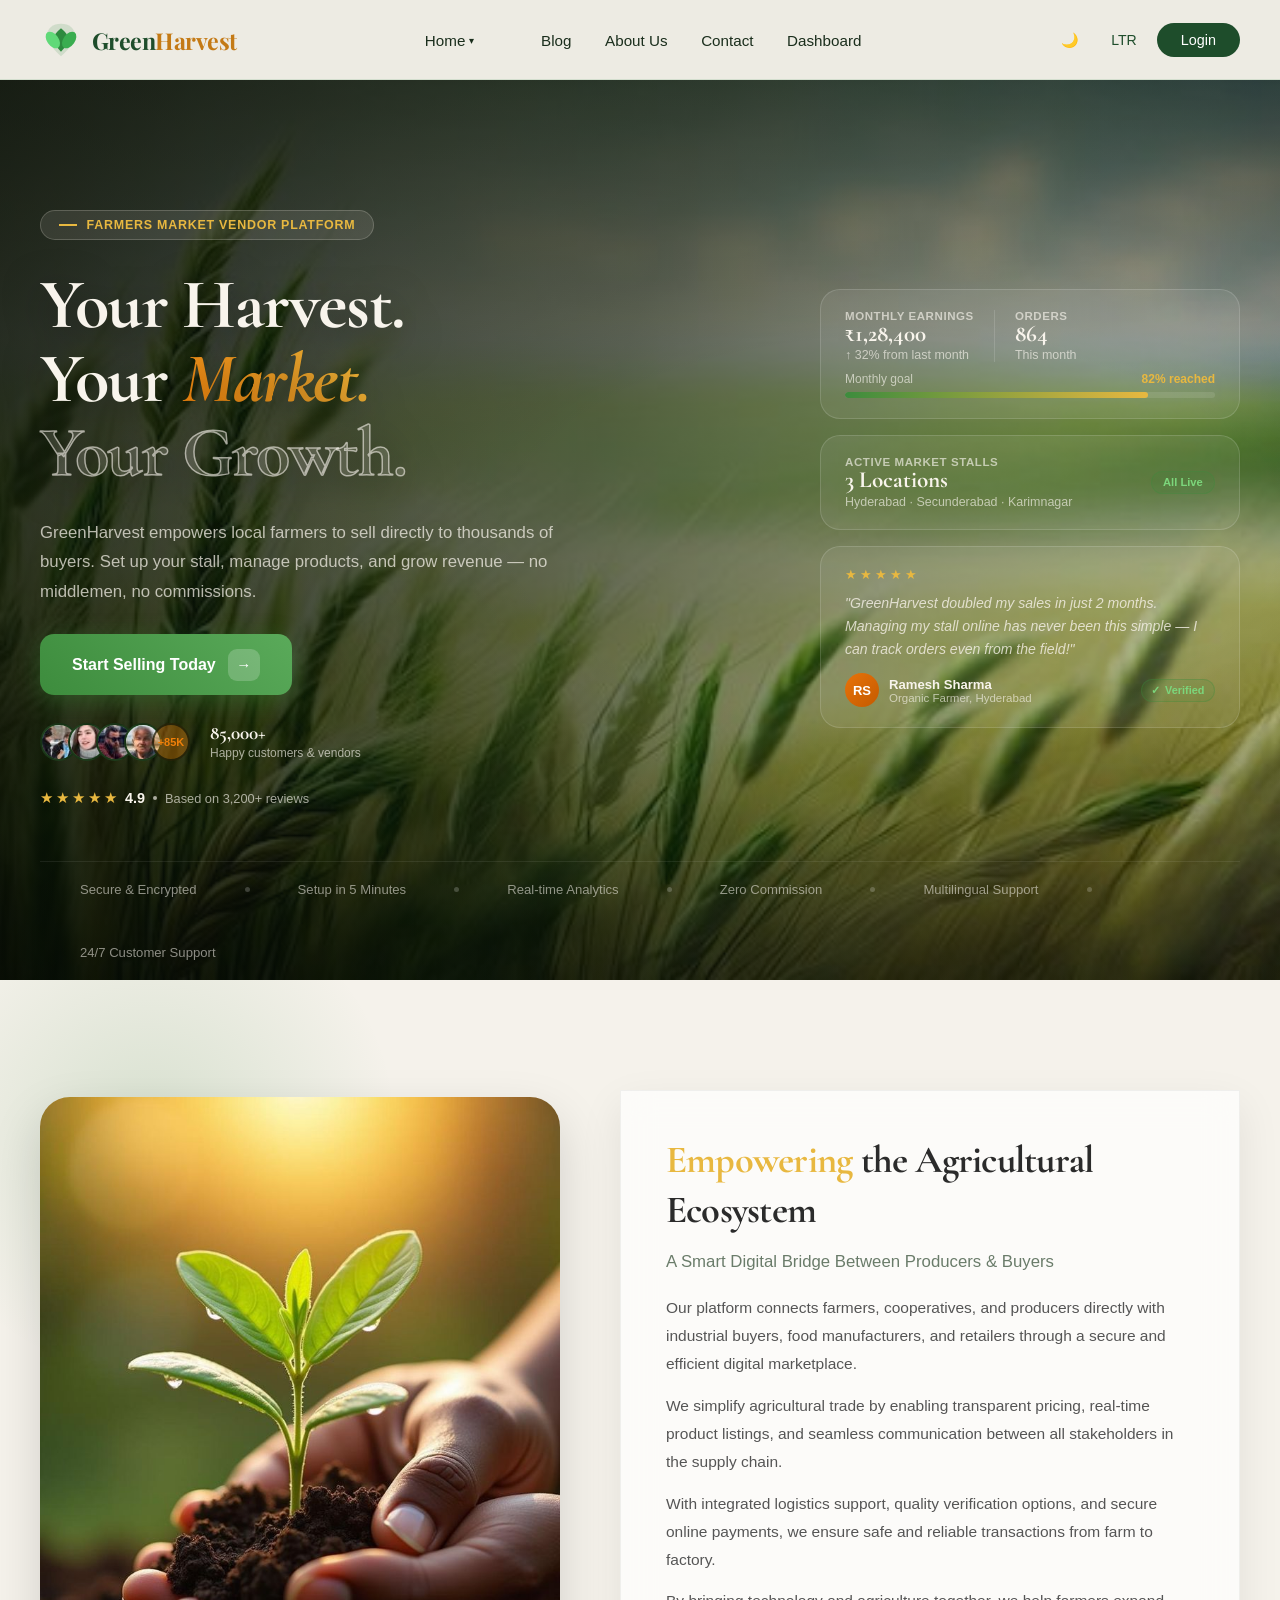
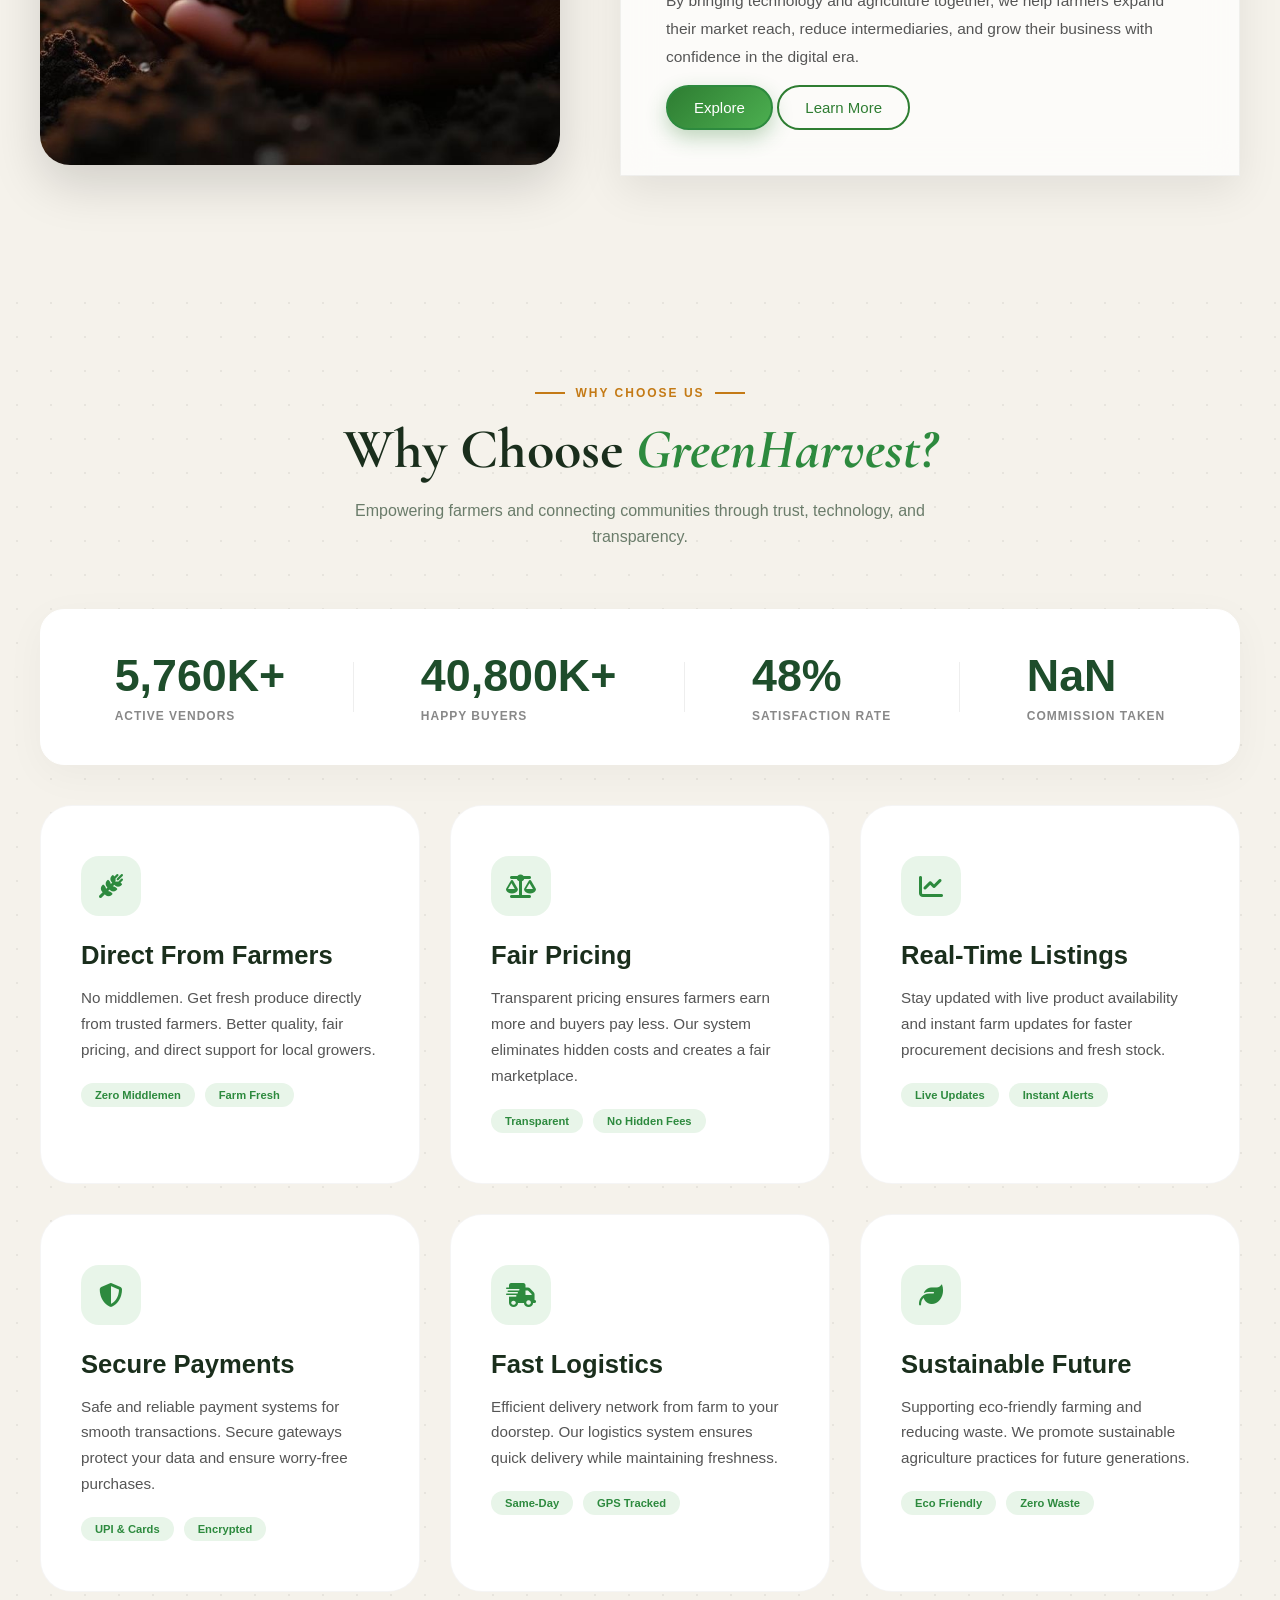
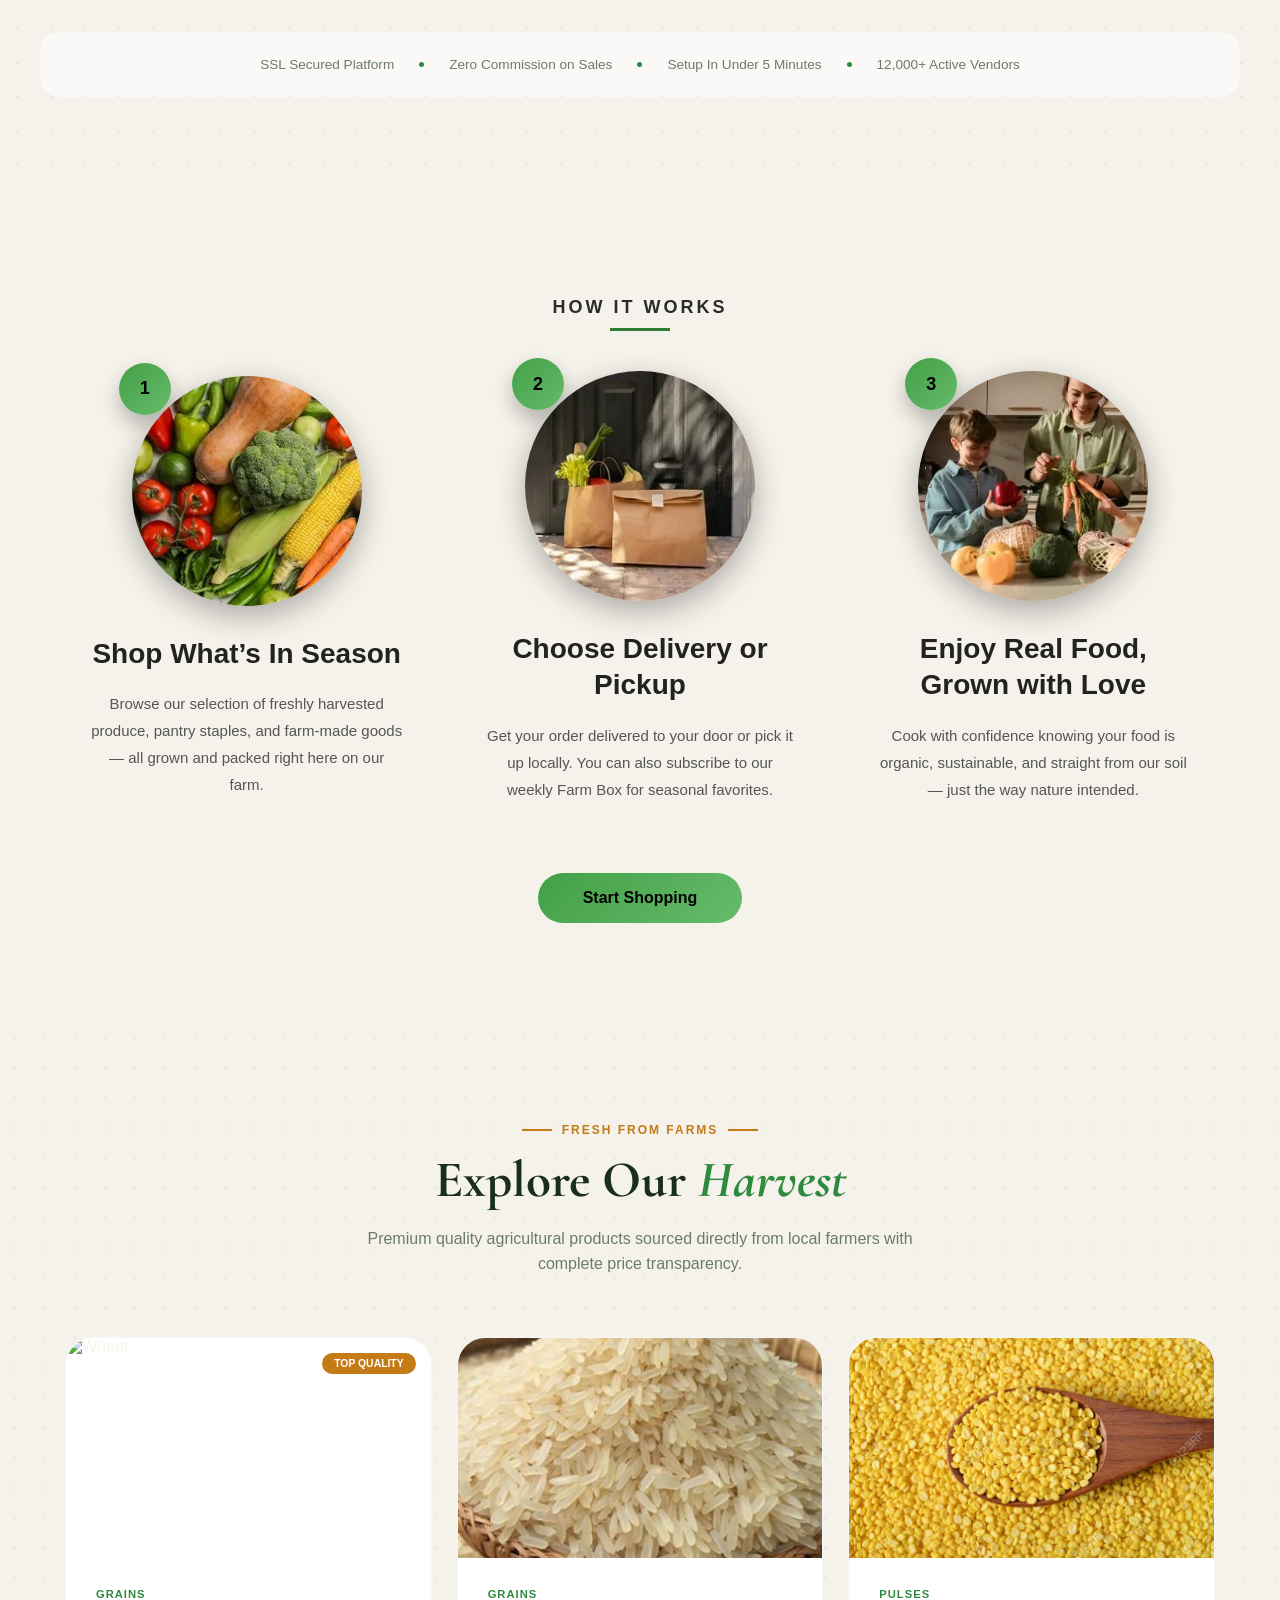
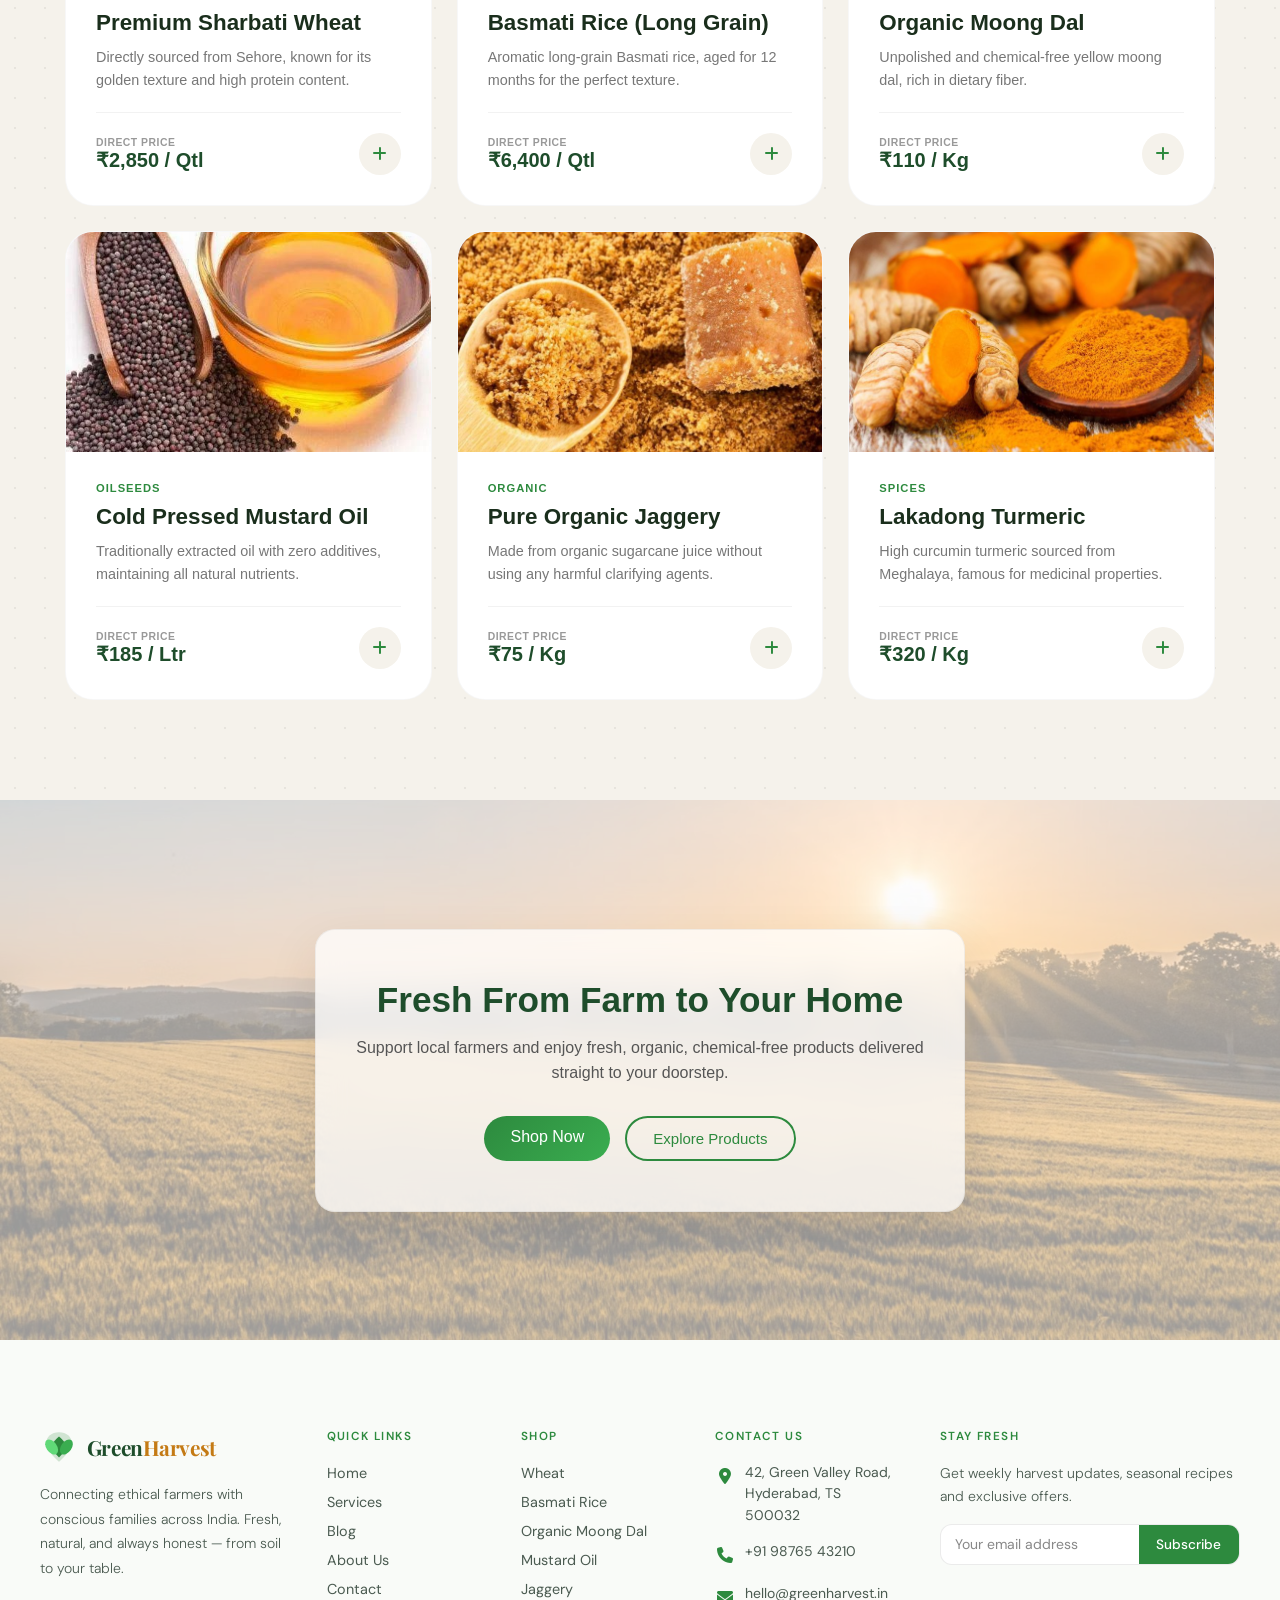
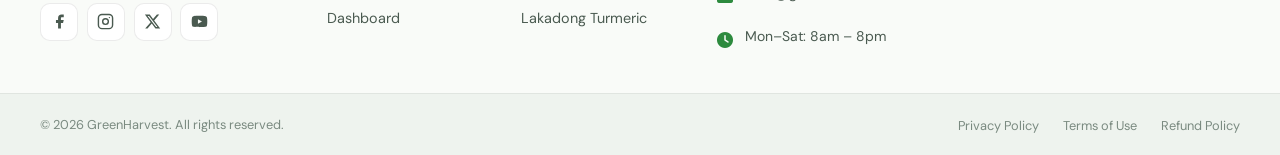
==== commit ae62b303: "first commit" ====
--- a/index.html
+++ b/index.html
@@ -38,7 +38,7 @@
           </ul>
         </li>
 
-        <li><a href="./services/services.html">Services</a></li>
+        <li><a href="./services/services.html"></a></li>
         <li><a href="./blog/blog.html">Blog</a></li>
         <li><a href="./about/about.html">About Us</a></li>
         <li><a href="./contact/contact.html">Contact</a></li>
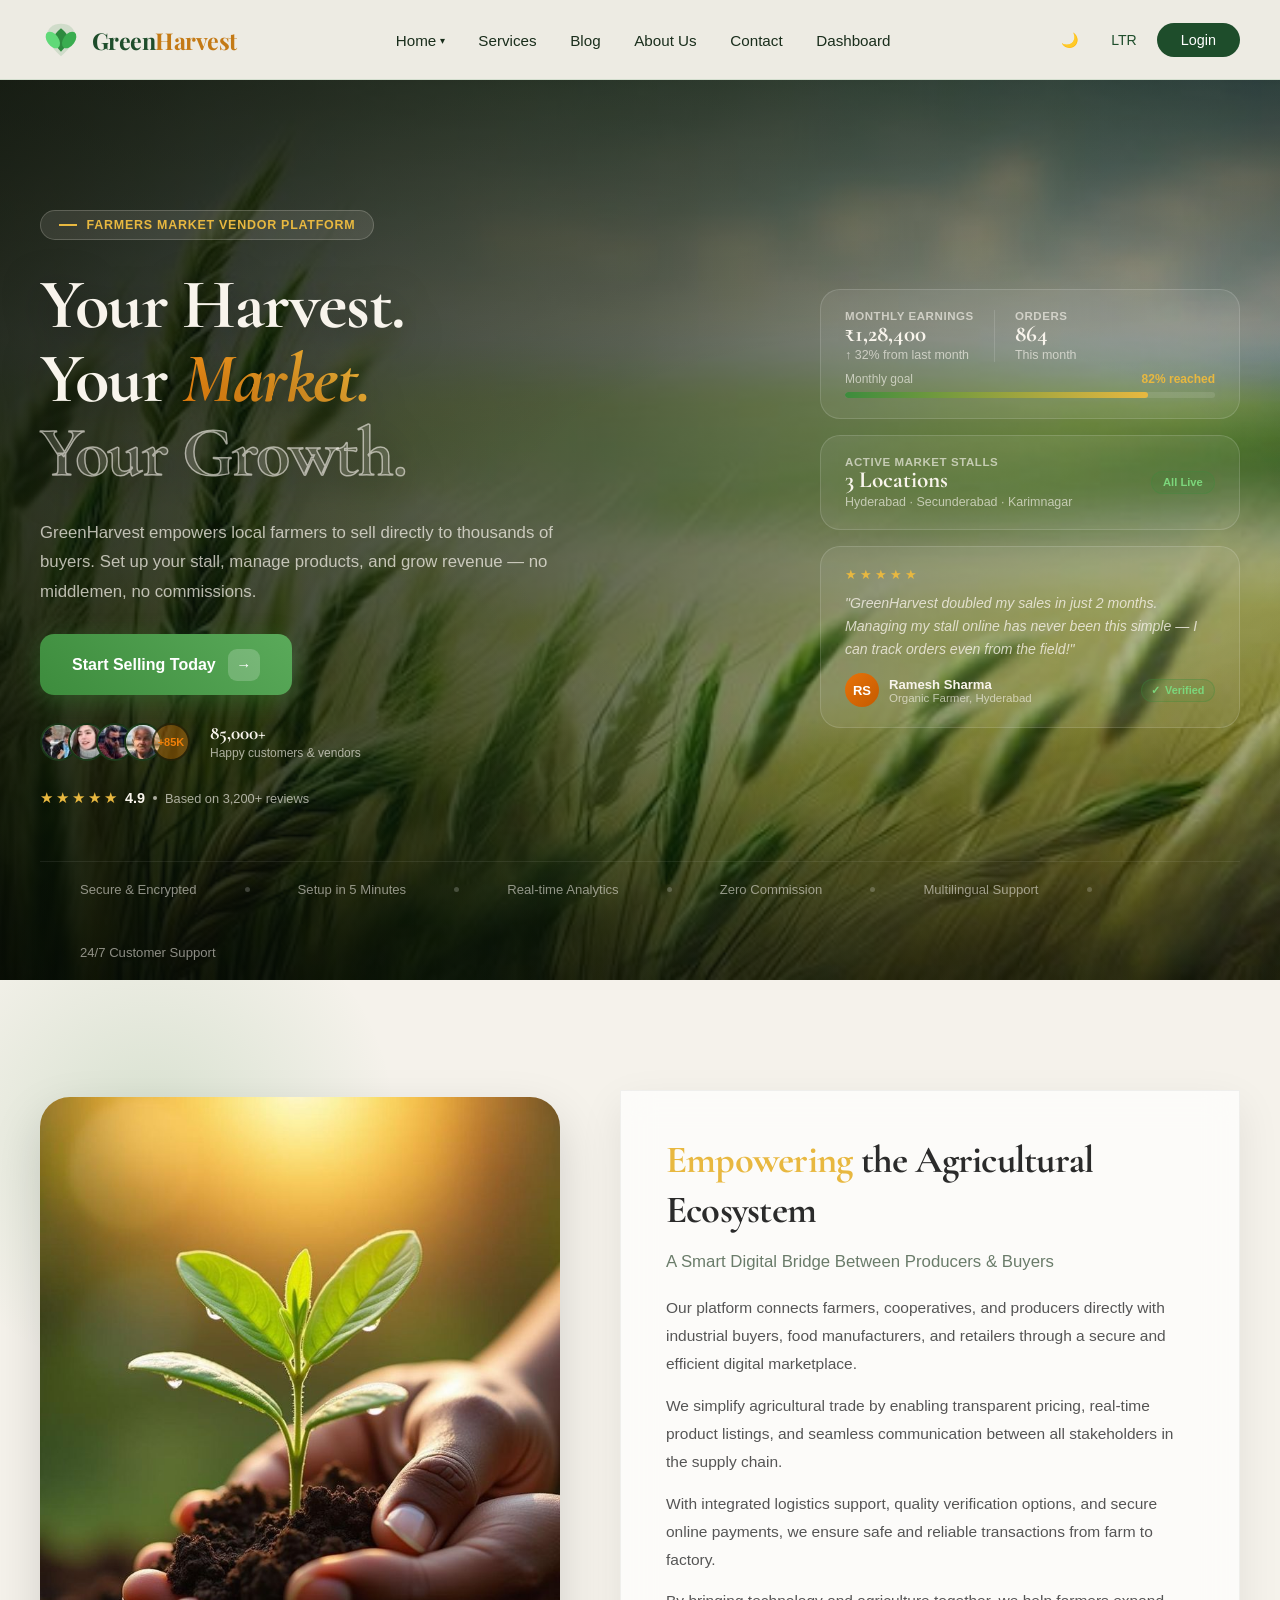
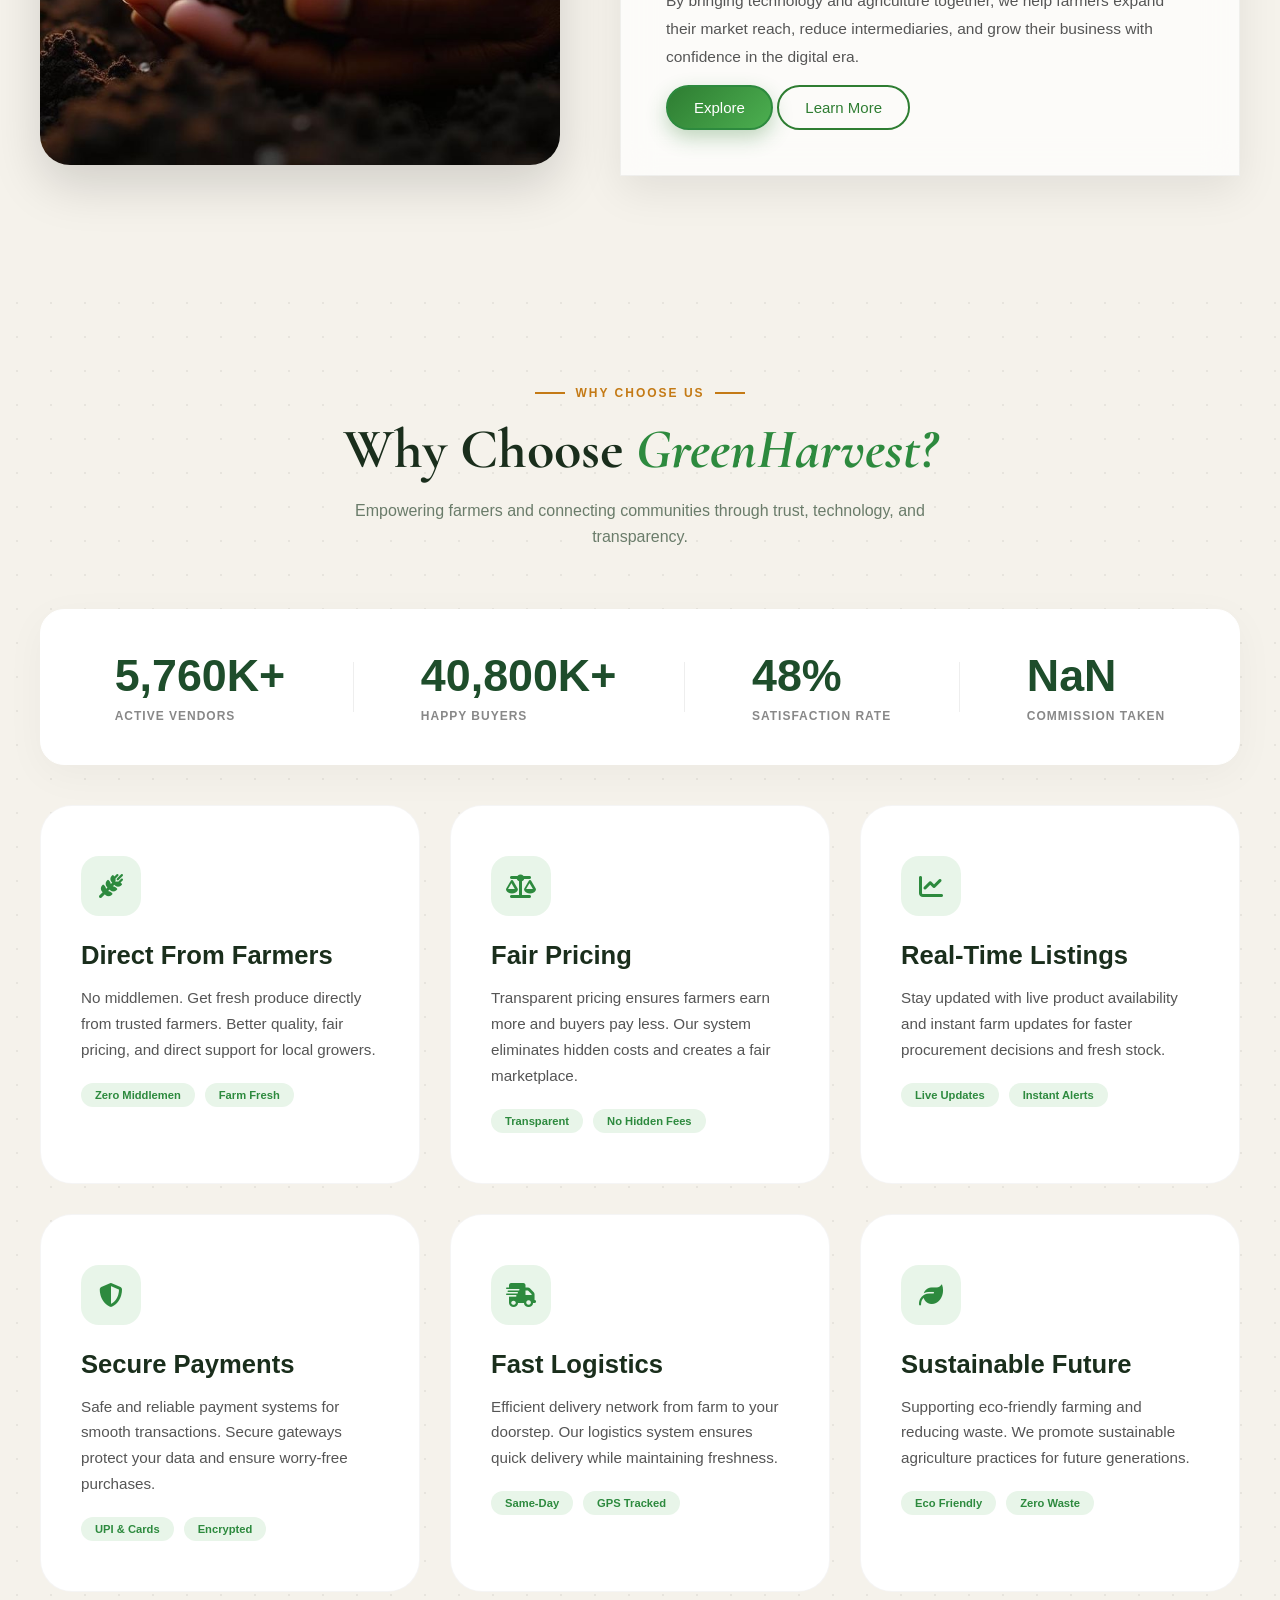
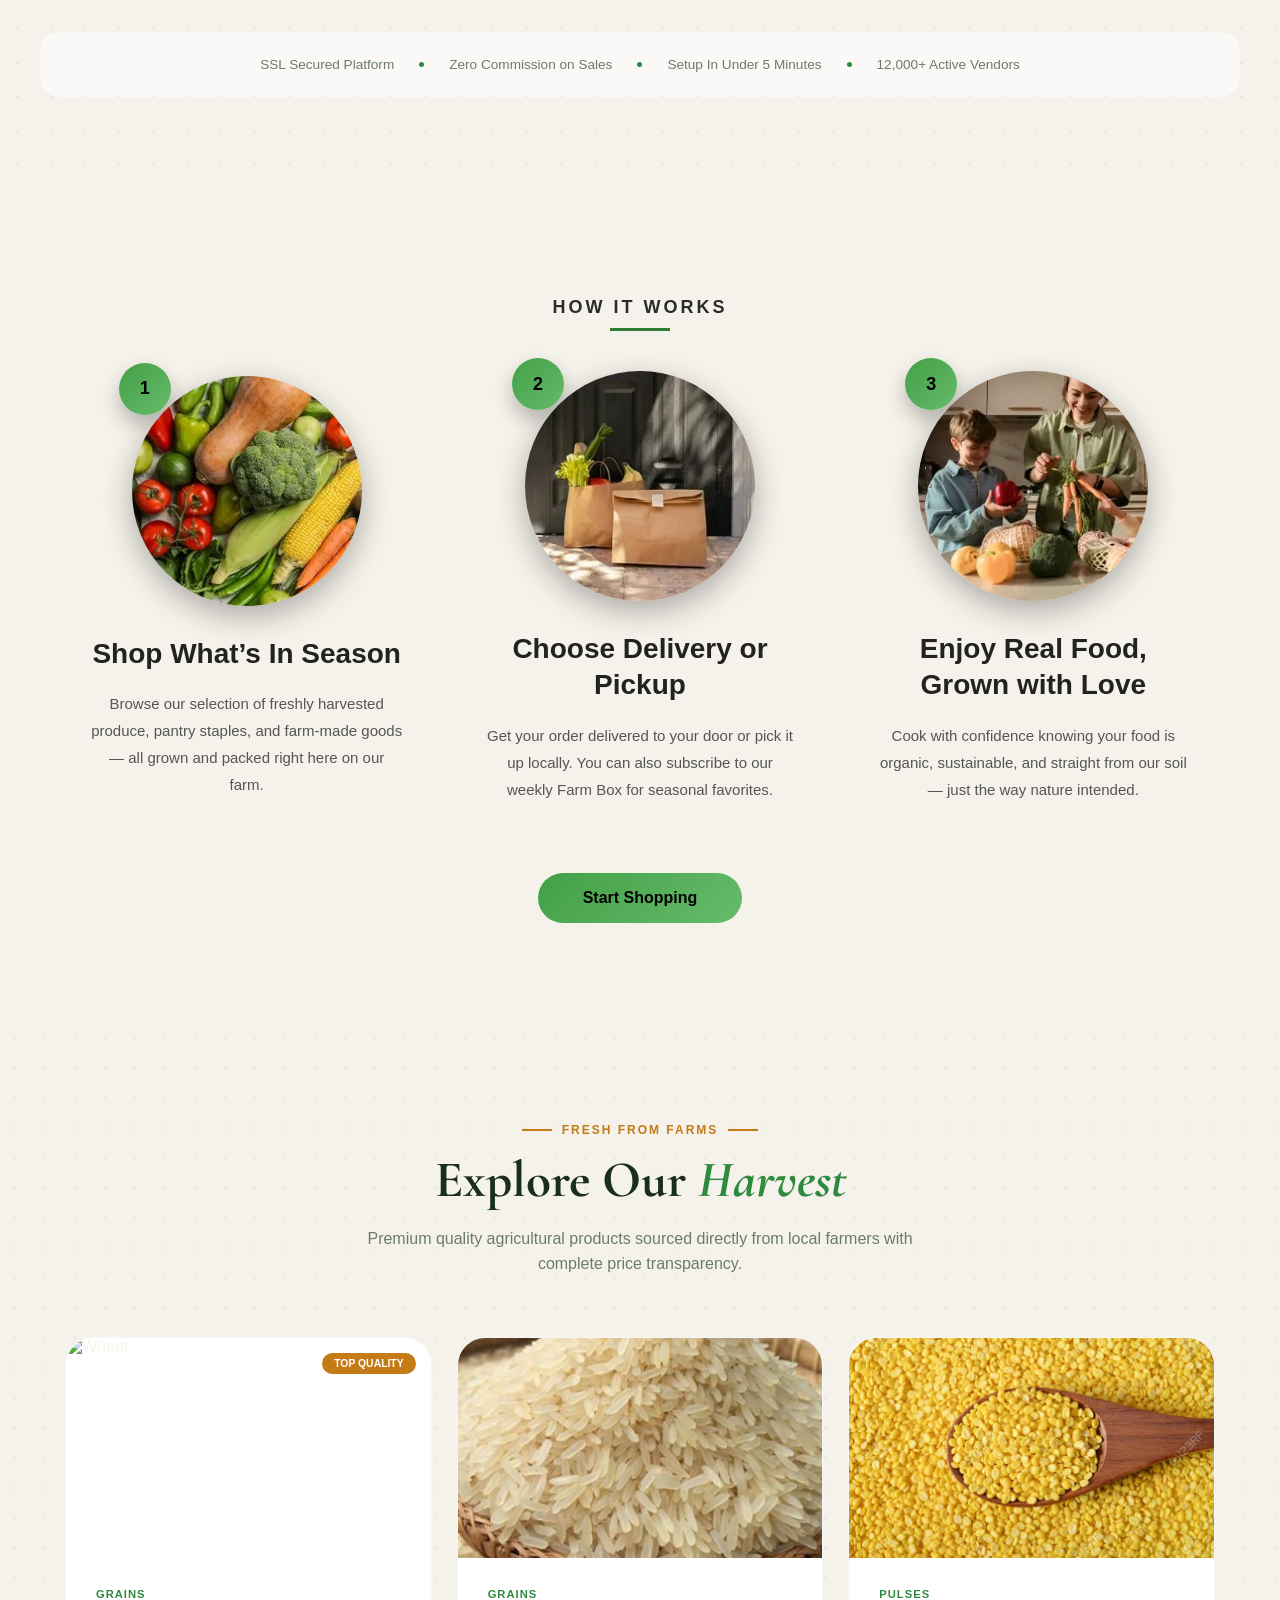
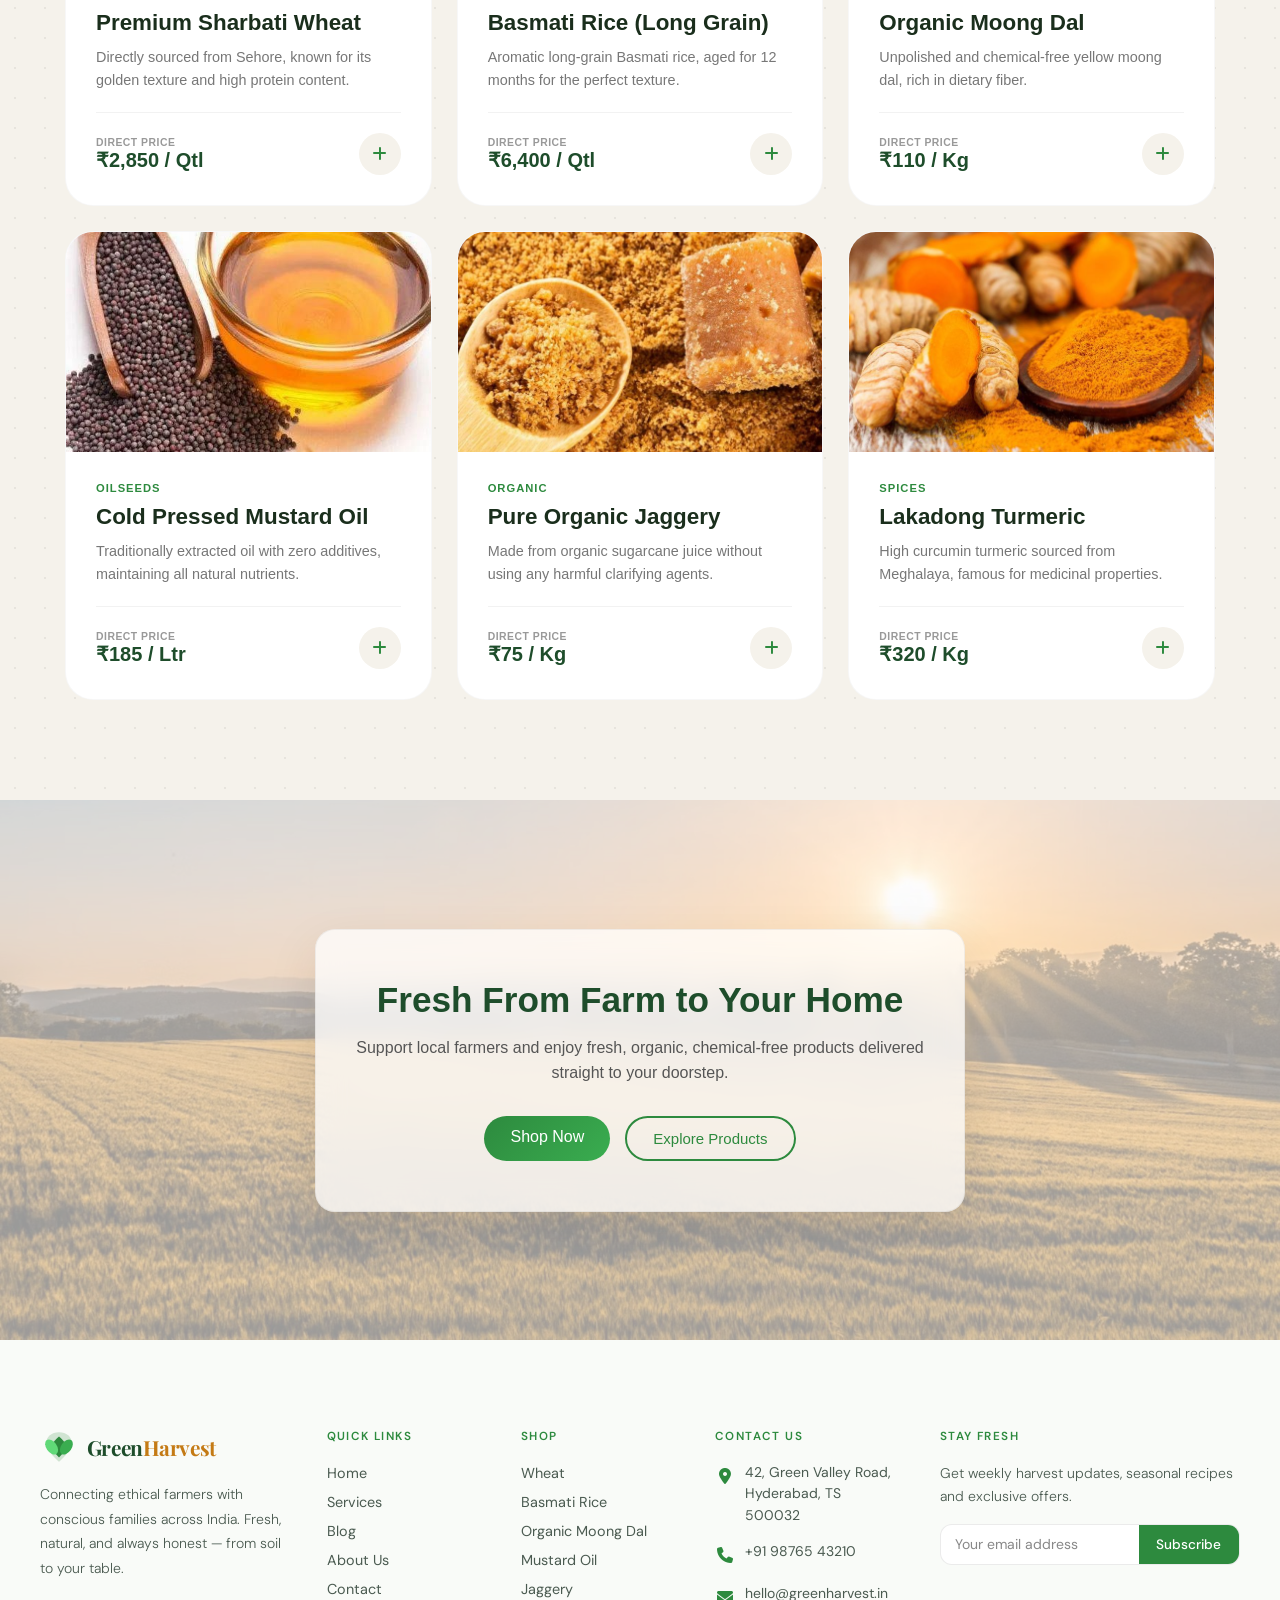
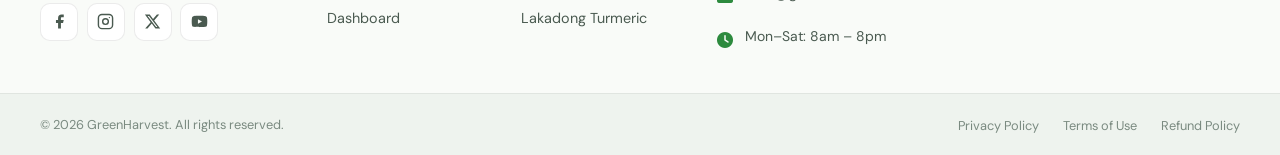
==== commit 8996b14a: "first commit" ====
--- a/index.html
+++ b/index.html
@@ -38,7 +38,7 @@
           </ul>
         </li>
 
-        <li><a href="./services/services.html"></a></li>
+        <li><a href="./services/services.html">Services</a></li>
         <li><a href="./blog/blog.html">Blog</a></li>
         <li><a href="./about/about.html">About Us</a></li>
         <li><a href="./contact/contact.html">Contact</a></li>
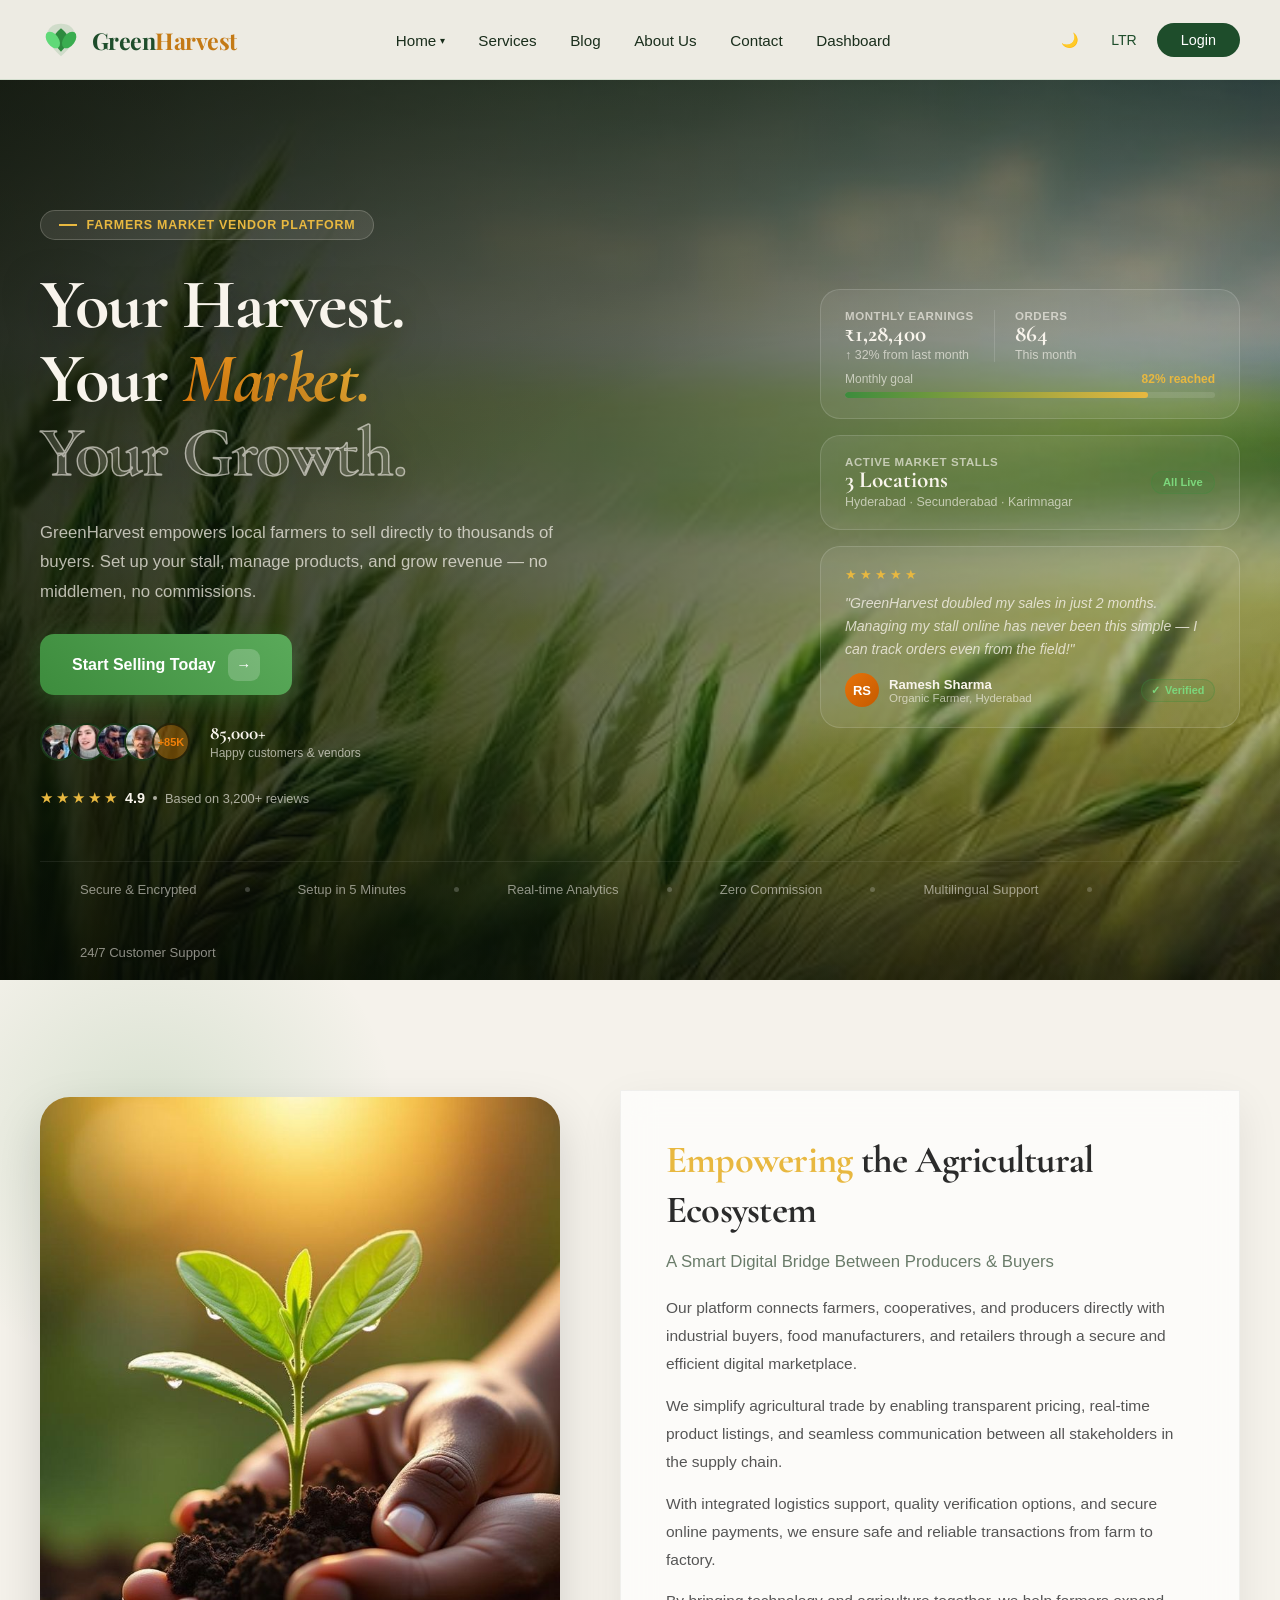
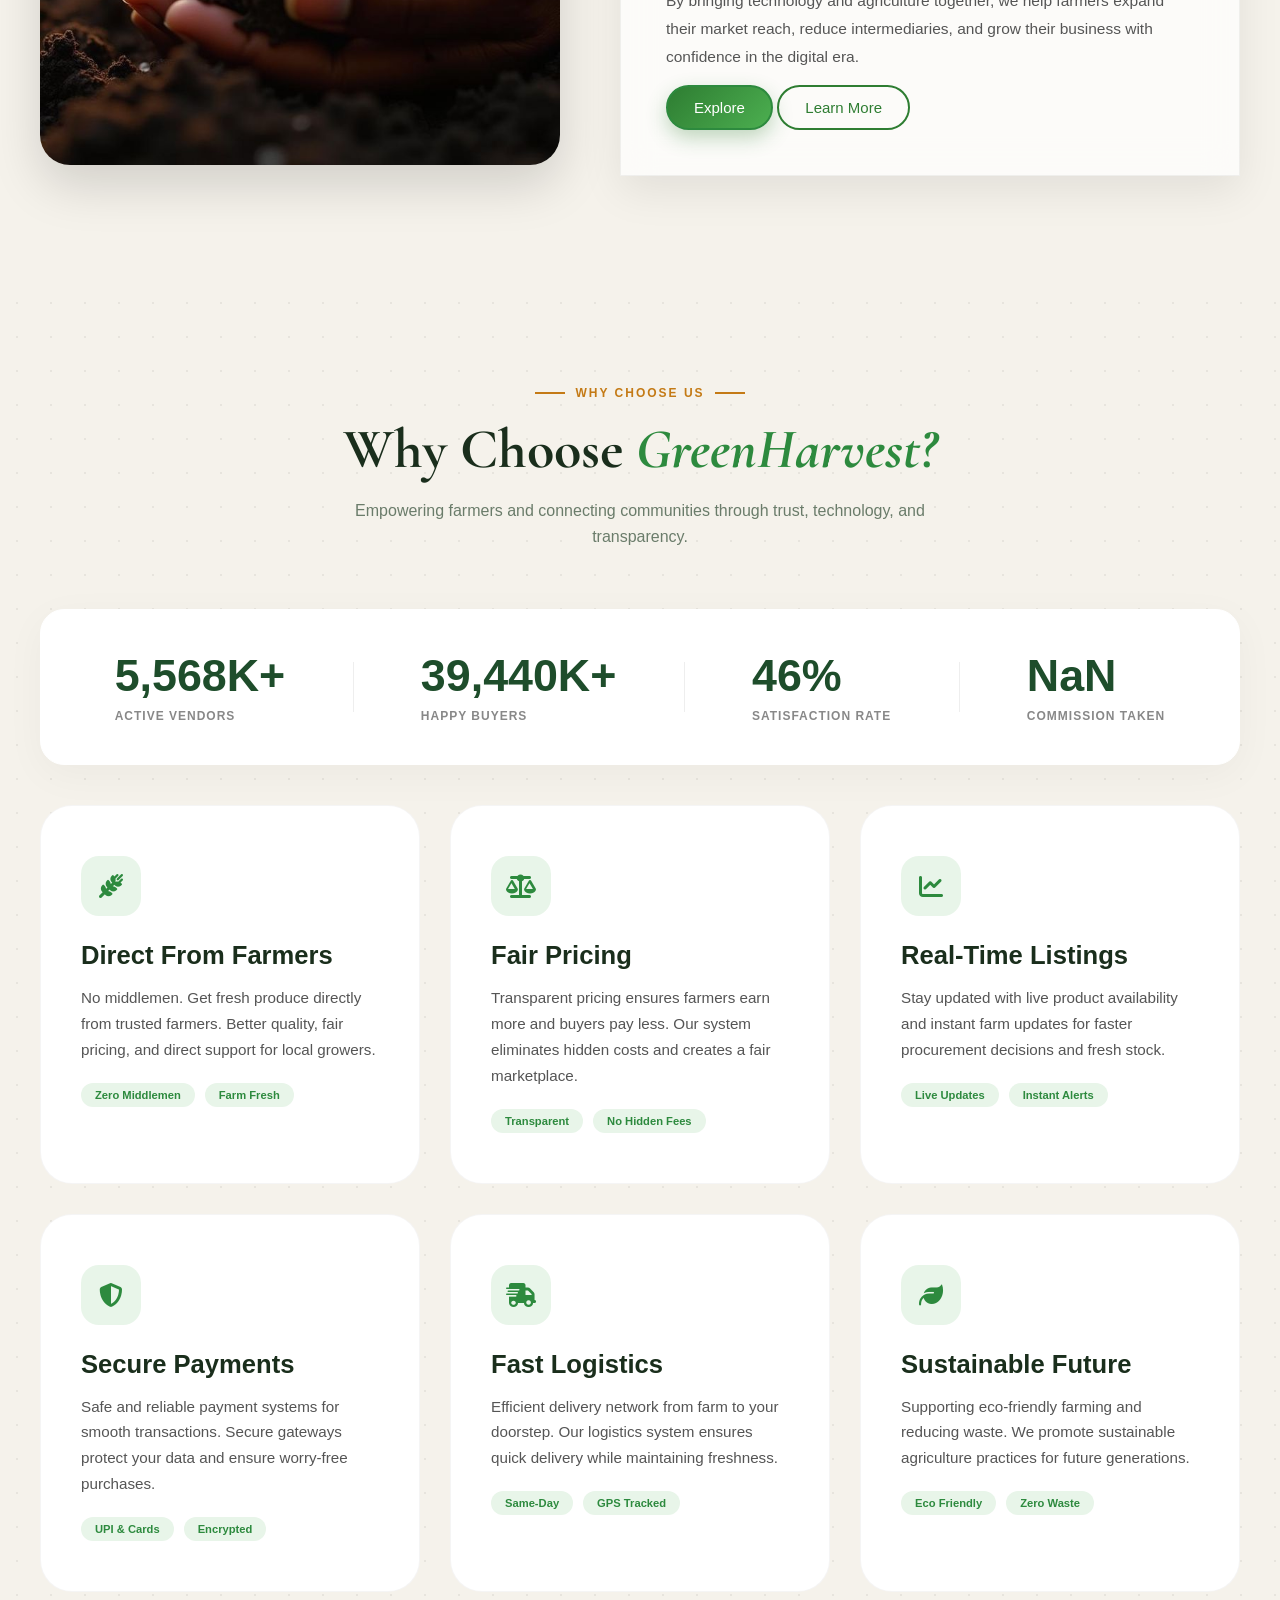
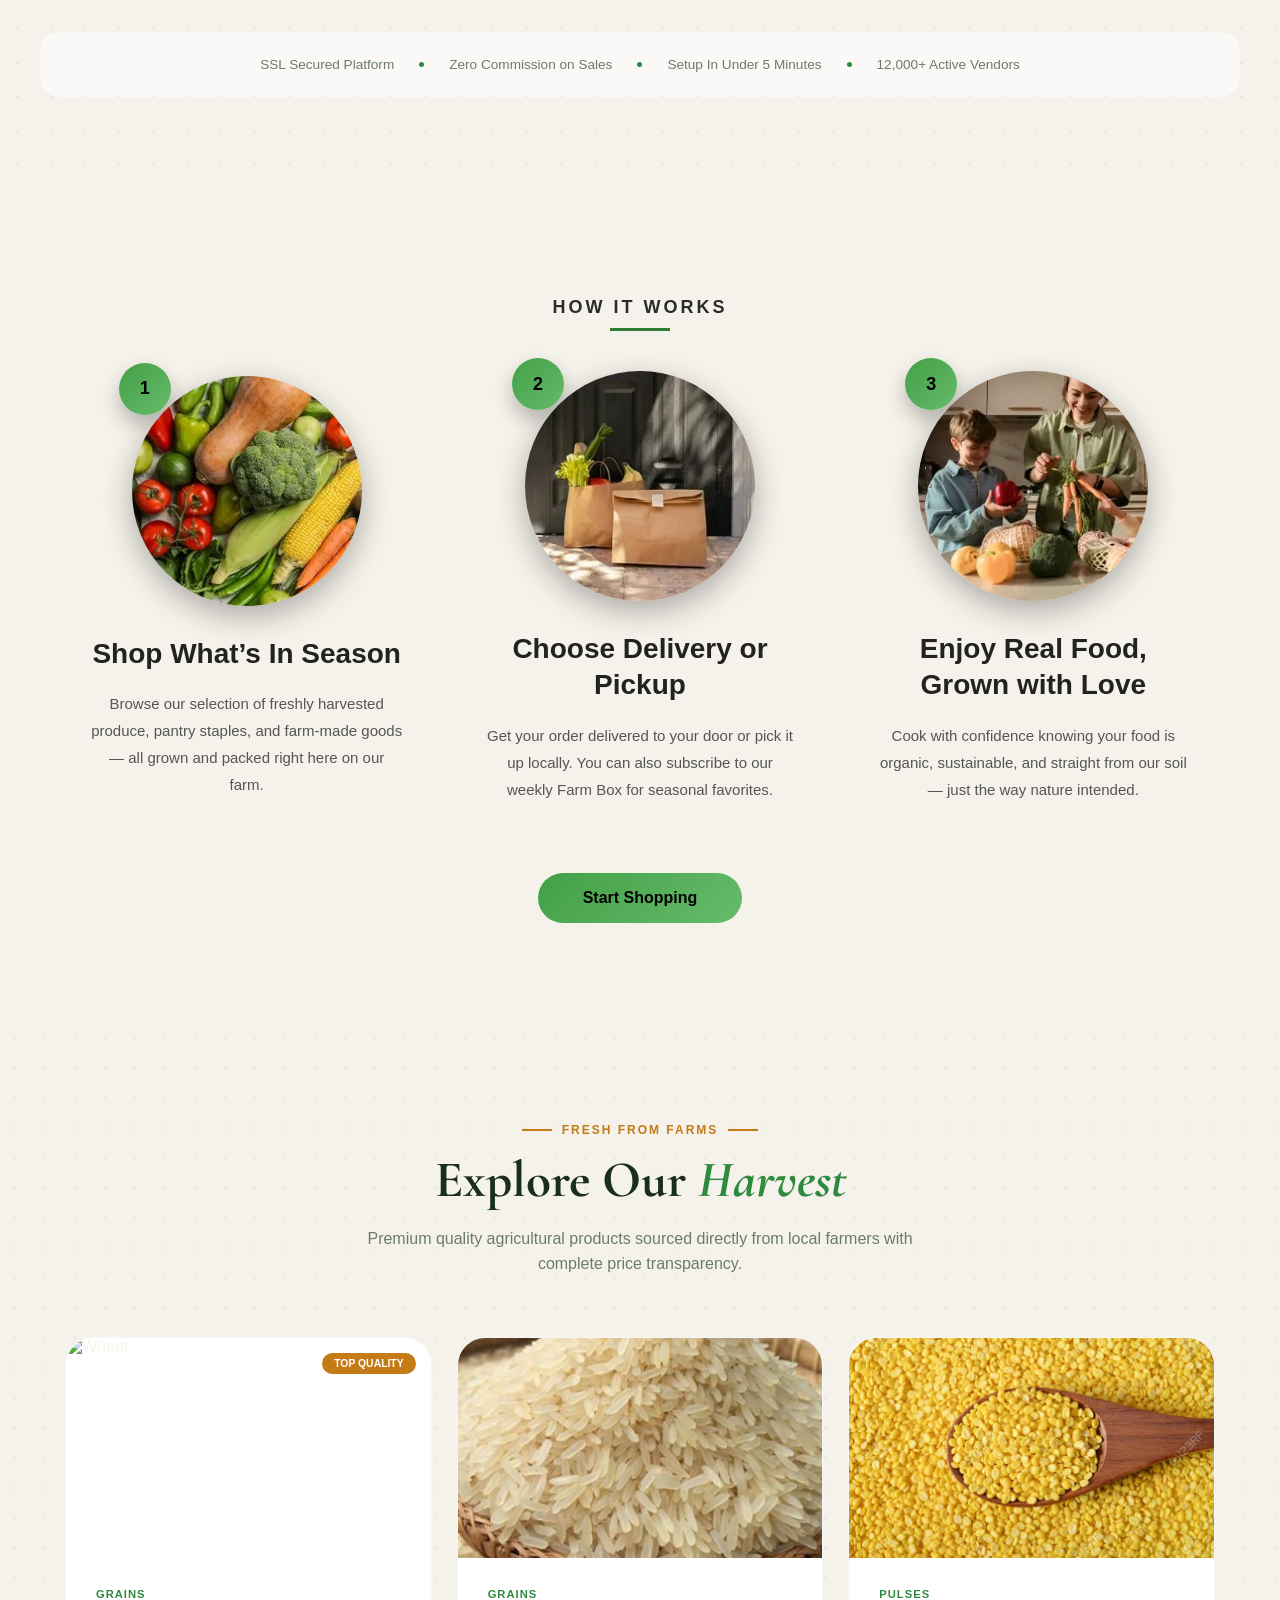
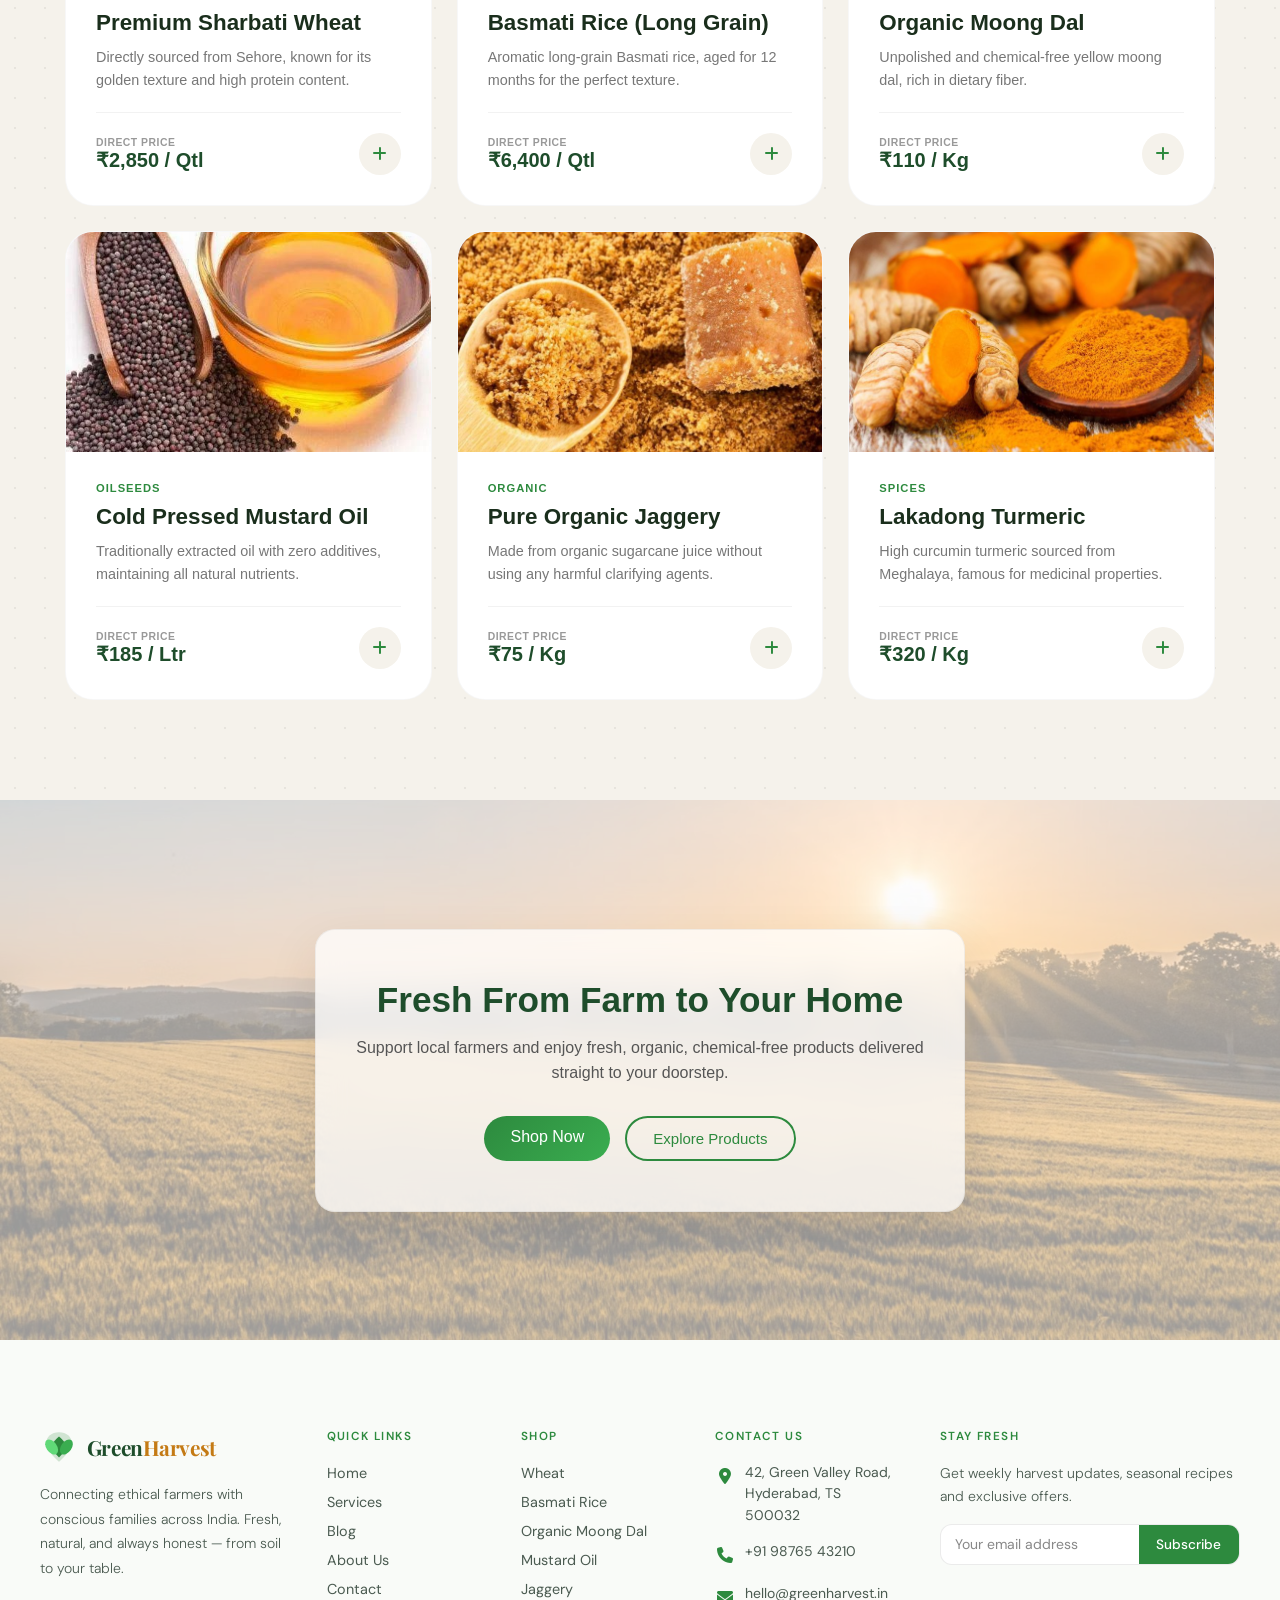
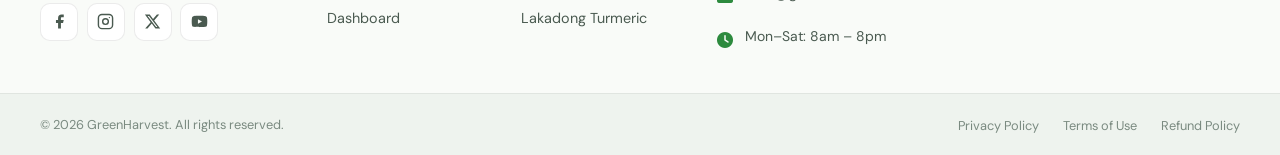
==== commit c480f55c: "first commit" ====
--- a/index.html
+++ b/index.html
@@ -4,6 +4,7 @@
 <meta charset="UTF-8">
 <meta name="viewport" content="width=device-width, initial-scale=1.0">
 <title>GreenHarvest</title>
+ <link rel="icon" type="image/x-icon" href="./images/logo.jpg">
 <link href="https://fonts.googleapis.com/css2?family=Cormorant+Garamond:ital,wght@0,400;0,600;0,700;1,400&family=DM+Sans:wght@300;400;500&display=swap" rel="stylesheet">
 <link href="https://fonts.googleapis.com/css2?family=Playfair+Display:wght@700&family=DM+Sans:wght@300;400;500&display=swap" rel="stylesheet">
   <link rel="stylesheet" href="https://cdnjs.cloudflare.com/ajax/libs/font-awesome/6.5.1/css/all.min.css">
--- a/css/footer.css
+++ b/css/footer.css
@@ -1,13 +1,8 @@
-/* ═══════════════════════════════════════════════════
-   FOOTER — GreenHarvest
-   Full light / dark mode colour switching
-═══════════════════════════════════════════════════ */
-
-/* ── Light mode footer tokens ── */
+
 :root {
   --wave-fill: #f5f7f2;
 
-  /* 🌿 LIGHT MODE (NEW CLEAN DESIGN) */
+
   --footer-bg: #f9fbf8;
   --footer-bg-bottom: #eef3ee;
 
@@ -37,12 +32,11 @@
   --footer-sub-hover: #1e4d2b;
 }
 
-/* ── Dark mode footer tokens ── */
-/* ── DARK MODE (FIXED — better contrast) ── */
+
 [data-theme="dark"] {
   --wave-fill: #0e1810;
 
-  /* 🎯 Your custom black */
+
   --footer-bg: rgba(14, 24, 16, 0.97);
   --footer-bg-bottom: rgba(10, 18, 12, 1);
 
@@ -68,19 +62,17 @@
   --footer-sub-bg: #2d8a3e;
   --footer-sub-hover: #3aad50;
 }
-/* ════════════════════════════════
-   SHELL
-════════════════════════════════ */
+
 .footer {
   position: relative;
   background: var(--footer-bg);
   font-family: 'DM Sans', sans-serif;
- margin-top: 0 !important;
+ margin-top: 0 ;
   padding-top: 40px;
   transition: background 0.3s ease, color 0.3s ease, border-color 0.3s ease;
 }
 
-/* ── Wave divider ── */
+
 .footer-wave {
   line-height: 0;
   overflow: hidden;
@@ -91,9 +83,7 @@
   height: 60px;
 }
 
-/* ════════════════════════════════
-   INNER GRID
-════════════════════════════════ */
+
 .footer-inner {
   display: grid;
   grid-template-columns: 1.6fr 1fr 1fr 1.2fr 1.5fr;
@@ -103,9 +93,7 @@
   padding: 3rem 2.5rem 2.5rem;
 }
 
-/* ════════════════════════════════
-   BRAND
-════════════════════════════════ */
+
 .footer-logo {
   display: inline-flex;
   align-items: center;
@@ -139,7 +127,7 @@
   transition: color 0.3s ease;
 }
 
-/* Social buttons */
+
 .footer-socials {
   display: flex;
   gap: 0.55rem;
@@ -165,9 +153,7 @@
   transform: translateY(-2px);
 }
 
-/* ════════════════════════════════
-   COLUMN TITLE
-════════════════════════════════ */
+
 .footer-col-title {
   font-size: 0.73rem;
   font-weight: 600;
@@ -178,9 +164,7 @@
   transition: color 0.3s ease;
 }
 
-/* ════════════════════════════════
-   LINK LIST
-════════════════════════════════ */
+
 .footer-links {
   list-style: none;
   display: flex;
@@ -201,9 +185,7 @@
   padding-left: 6px;
 }
 
-/* ════════════════════════════════
-   CONTACT LIST
-════════════════════════════════ */
+
 .footer-contact {
   list-style: none;
   display: flex;
@@ -231,9 +213,7 @@
 }
 .footer-contact a:hover { color: var(--footer-text-hover); }
 
-/* ════════════════════════════════
-   NEWSLETTER
-════════════════════════════════ */
+
 .newsletter-desc {
   font-size: 0.875rem;
   color: var(--footer-text);
@@ -294,7 +274,7 @@
 .newsletter-msg.success { color: #60d978; }
 .newsletter-msg.error   { color: #f08080; }
 
-/* Badges */
+
 .footer-badges {
   display: flex;
   flex-wrap: wrap;
@@ -316,9 +296,7 @@
   transition: background 0.3s, border-color 0.3s, color 0.3s;
 }
 
-/* ════════════════════════════════
-   BOTTOM BAR
-════════════════════════════════ */
+
 .footer-bottom {
   border-top: 1px solid var(--footer-border);
   background: var(--footer-bg-bottom);
@@ -353,9 +331,7 @@
 }
 .footer-legal a:hover { color: var(--footer-text-hover); }
 
-/* ════════════════════════════════
-   RESPONSIVE
-════════════════════════════════ */
+
 @media (max-width: 1100px) {
   .footer-inner {
     grid-template-columns: 1fr 1fr 1fr;
@@ -381,9 +357,7 @@
   .footer-legal { justify-content: center; gap: 1rem; }
 }
 
-/* ════════════════════════════════
-   RTL
-════════════════════════════════ */
+
 [dir="rtl"] .footer-links a:hover  { padding-left: 0; padding-right: 6px; }
 [dir="rtl"] .footer-contact li     { flex-direction: row-reverse; }
 [dir="rtl"] .footer-socials        { flex-direction: row-reverse; }
@@ -393,9 +367,6 @@
 
 
 
-/* ================= FOOTER MOBILE & TABLET STACKED ================= */
-
-/* Tablet & Mobile (≤992px) */
 @media (max-width: 992px) {
   .footer-inner {
     display: flex;
@@ -404,7 +375,7 @@
     padding: 2.5rem 1.5rem 2rem;
   }
 
-  /* Make each section full width and stacked */
+
   .footer-brand,
   .footer-links-wrapper,
   .footer-shop,
@@ -413,7 +384,7 @@
     width: 100%;
   }
 
-  /* Footer brand (logo + desc + socials) */
+
   .footer-brand {
     display: flex;
     flex-direction: column;
@@ -425,7 +396,7 @@
     justify-content: flex-start;
   }
 
-  /* Quick Links & Shop Links stacked vertically */
+
   .footer-links-wrapper,
   .footer-shop {
     display: flex;
@@ -433,14 +404,14 @@
     gap: 0.75rem;
   }
 
-  /* Contact stacked */
+
   .footer-contact {
     display: flex;
     flex-direction: column;
     gap: 0.5rem;
   }
 
-  /* Newsletter / Stay Fresh stacked */
+
   .footer-newsletter {
     display: flex;
     flex-direction: column;
@@ -457,7 +428,7 @@
     width: 100%;
   }
 
-  /* Footer bottom */
+
   .footer-bottom-inner {
     flex-direction: column;
     align-items: center;
@@ -473,7 +444,7 @@
   }
 }
 
-/* Extra small mobile (≤480px) */
+
 @media (max-width: 480px) {
   .footer-inner {
     padding: 2rem 1rem 1.5rem;
@@ -493,14 +464,14 @@
 
 
 .contact-icon {
-  color: var(--leaf); /* Your brand green */
+  color: var(--leaf); 
   font-size: 1rem;
-  width: 20px; /* Ensures vertical alignment */
+  width: 20px; 
   text-align: center;
-  margin-top: 3px; /* Fine-tune alignment with first line of text */
-}
-
-/* Dark Mode support */
+  margin-top: 3px; 
+}
+
+
 [data-theme="dark"] .contact-icon {
-  color: #60d978; /* Brighter green for dark mode */
+  color: #60d978; 
 }
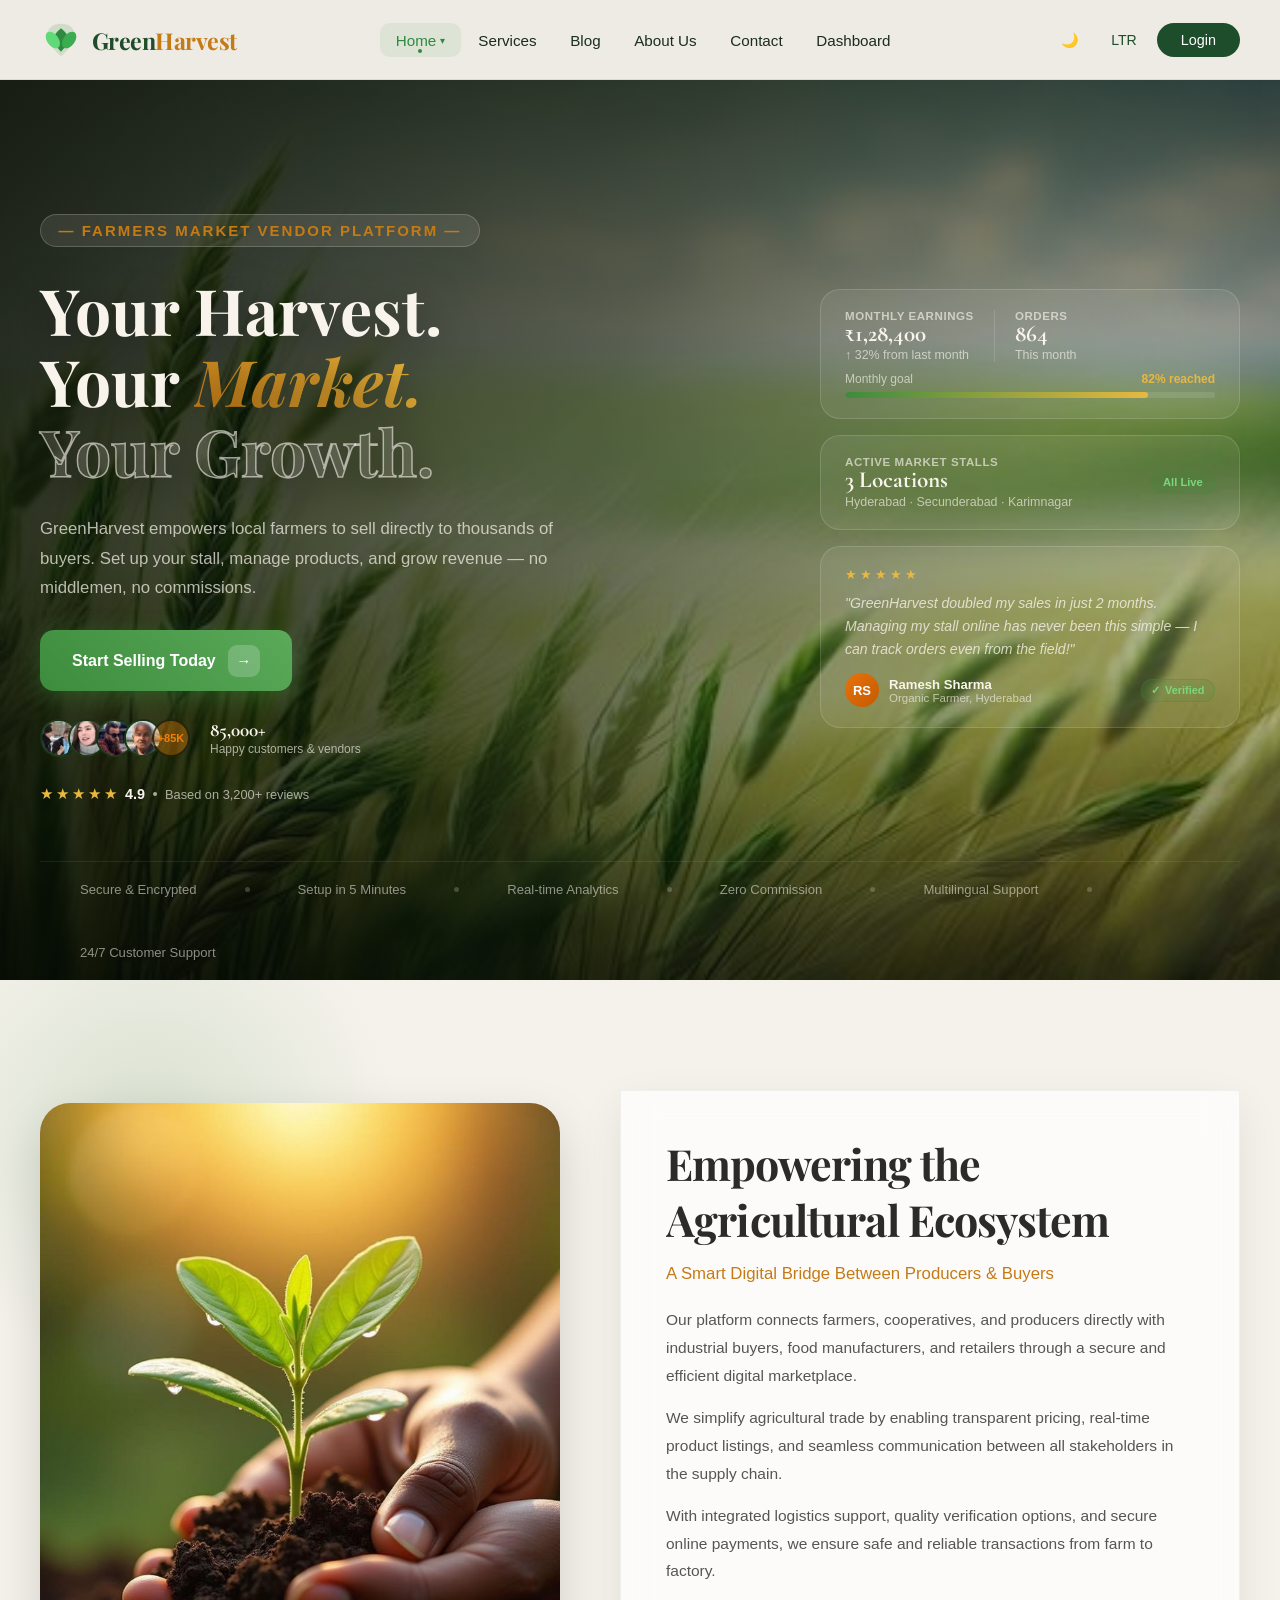
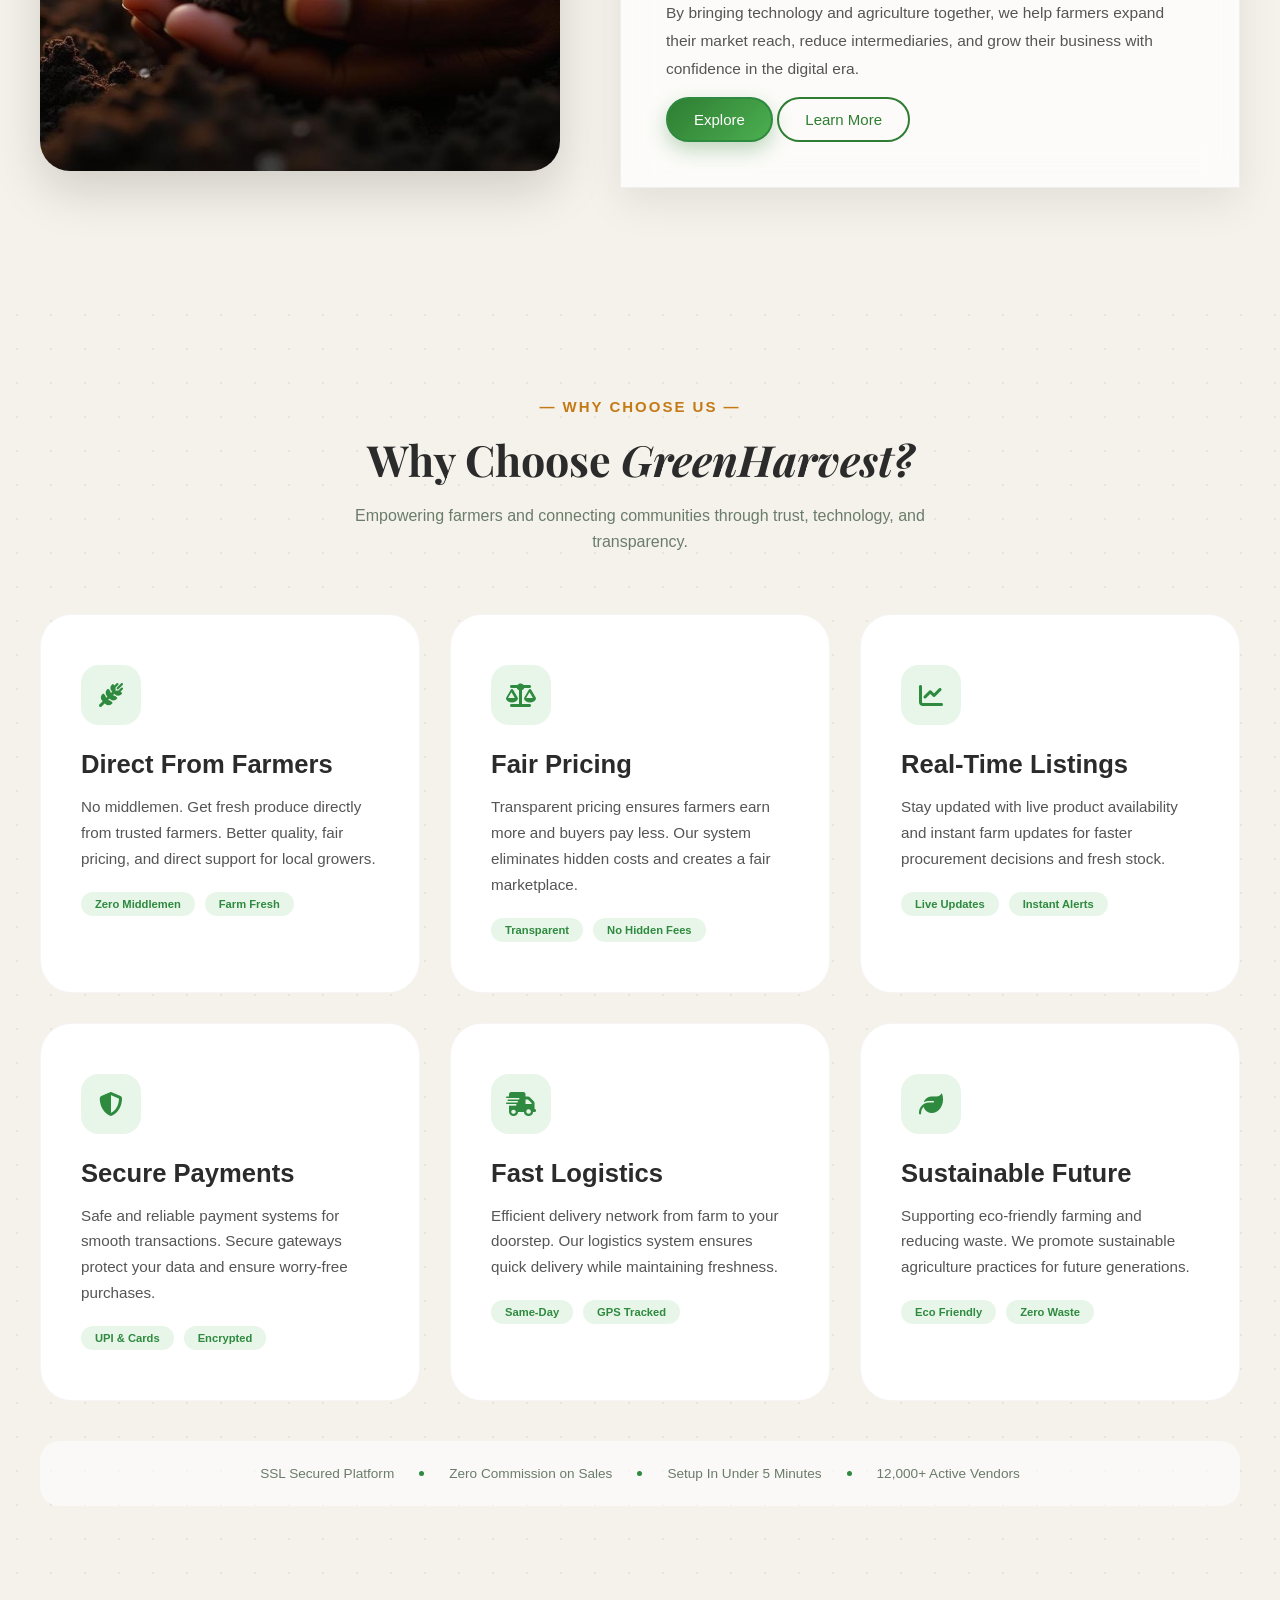
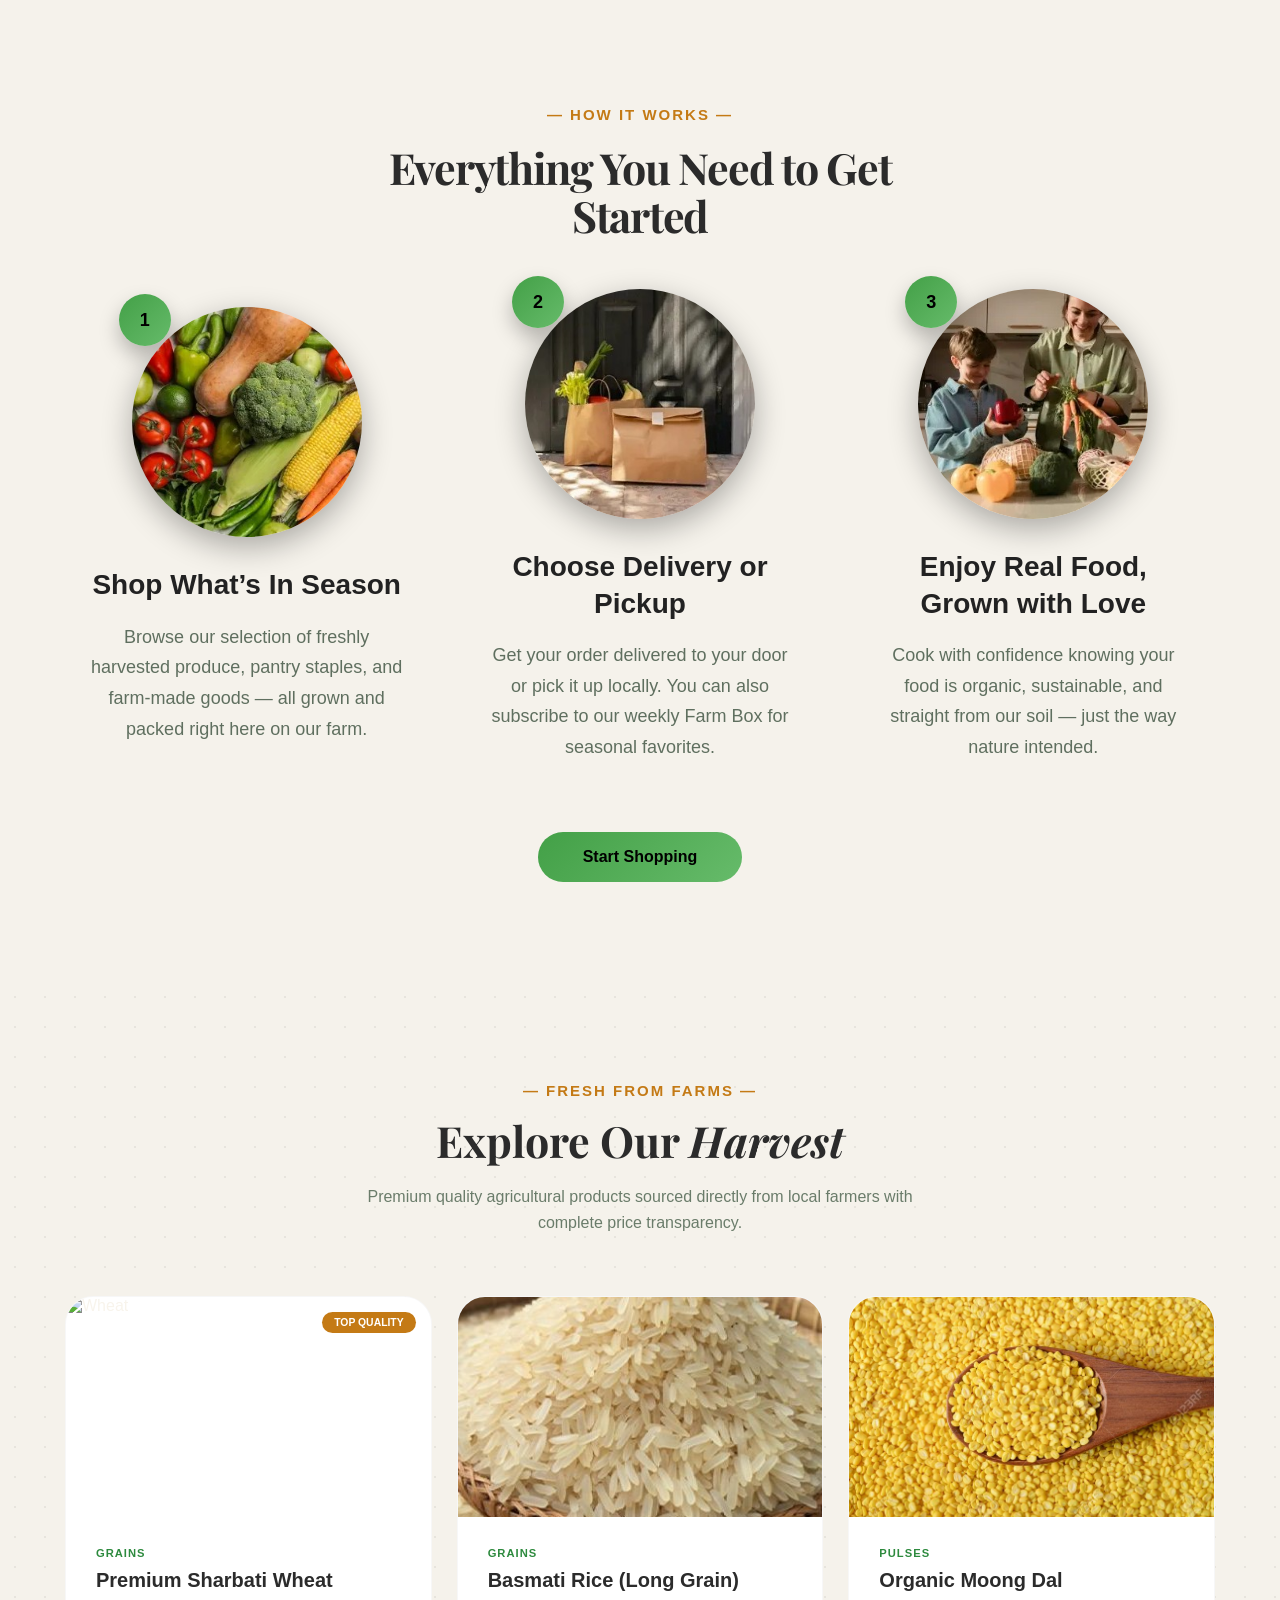
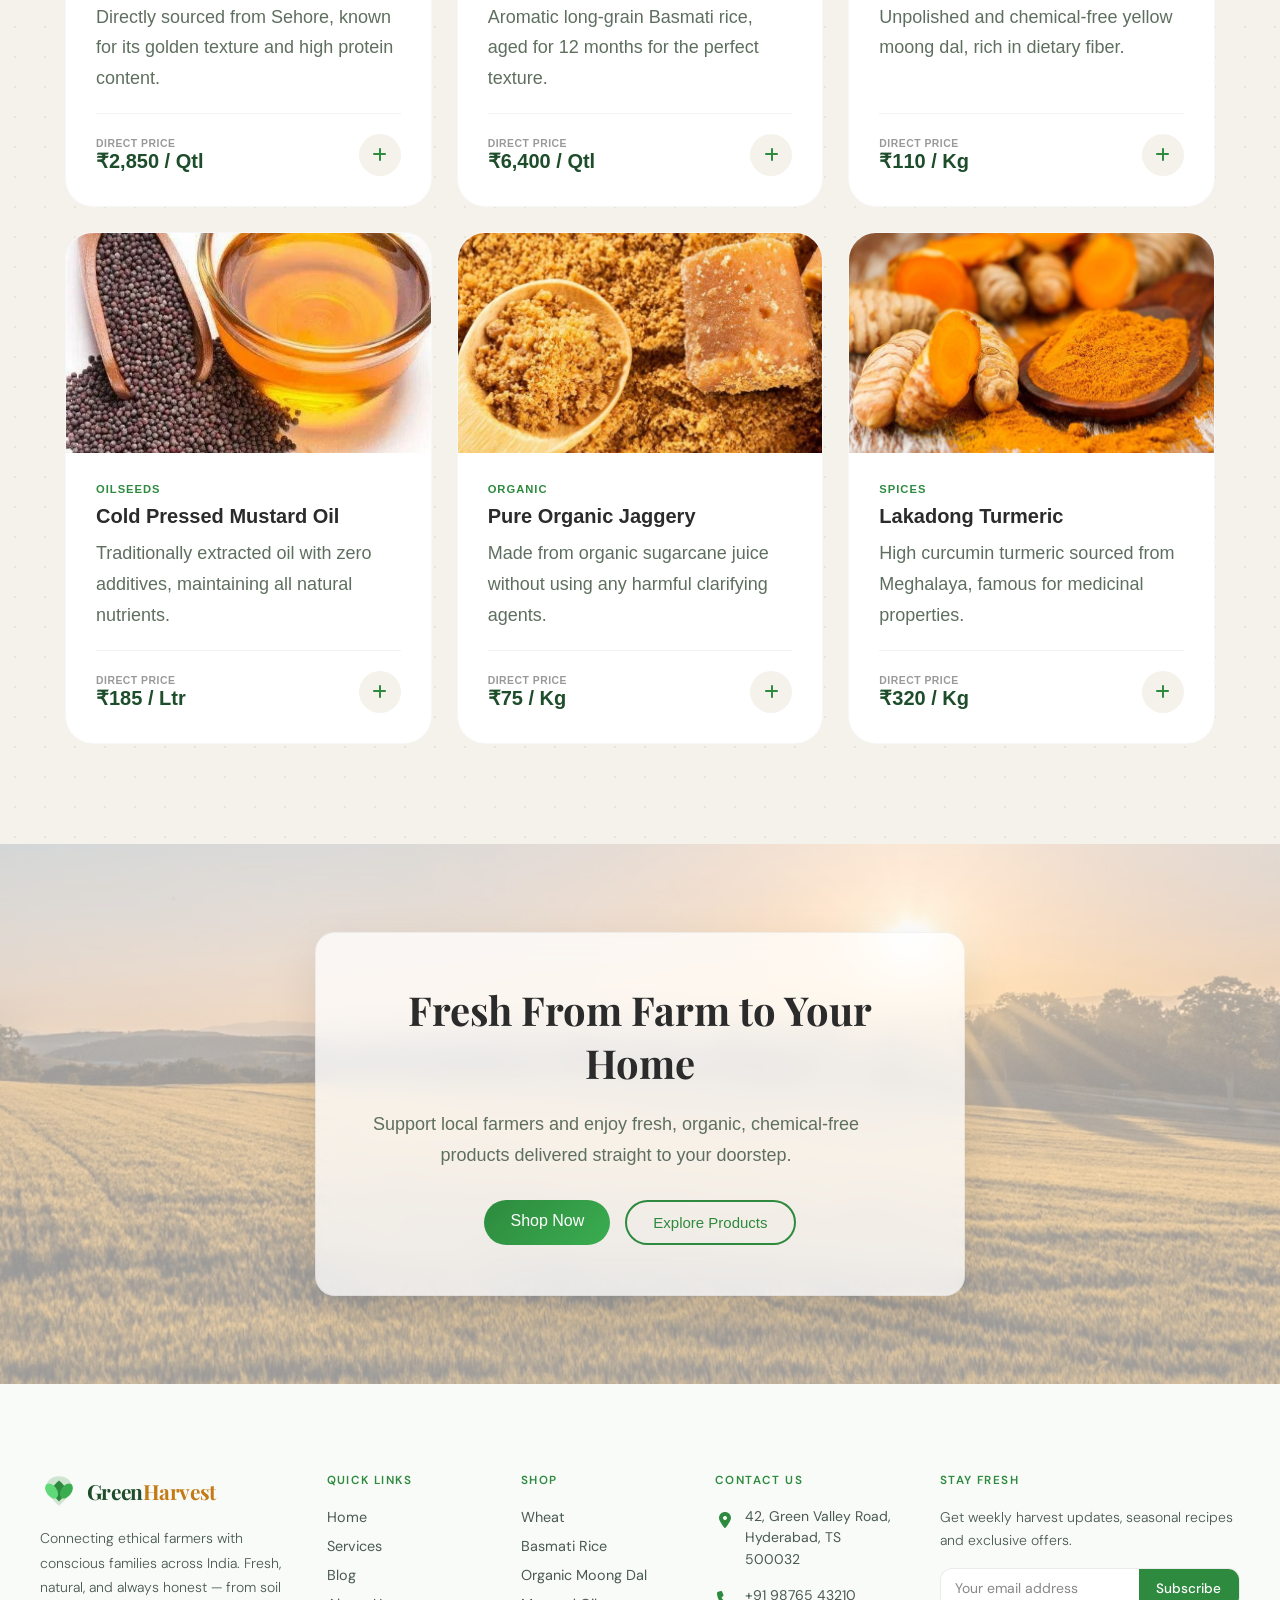
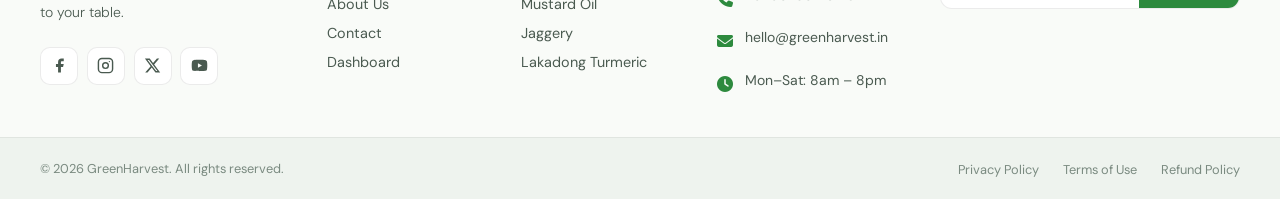
==== commit 28114a65: "first commit" ====
--- a/index.html
+++ b/index.html
@@ -74,8 +74,8 @@
       <div class="hero-left">
 
         <div class="hero-eyebrow">
-          <span class="eyebrow-line"></span>
-          Farmers Market Vendor Platform
+          
+          <b>— Farmers Market Vendor Platform —</b>
         </div>
 
         <h1 class="hero-headline">
@@ -285,33 +285,13 @@
     <div class="wu-container">
         <div class="wu-header">
             <div class="wu-eyebrow">
-                <span class="line"></span> WHY CHOOSE US <span class="line"></span>
+                <b>— WHY CHOOSE US —</b>
             </div>
             <h2 class="wu-title">Why Choose <span>GreenHarvest?</span></h2>
             <p class="wu-subtitle">Empowering farmers and connecting communities through trust, technology, and transparency.</p>
         </div>
 
-        <div class="wu-stats-band">
-            <div class="stat-item">
-                <h3 data-target="12000" data-suffix="K+" class="counter">0</h3>
-                <span>Active Vendors</span>
-            </div>
-            <div class="stat-sep"></div>
-            <div class="stat-item">
-                <h3 data-target="85000" data-suffix="K+" class="counter">0</h3>
-                <span>Happy Buyers</span>
-            </div>
-            <div class="stat-sep"></div>
-            <div class="stat-item">
-                <h3 data-target="98" data-suffix="%" class="counter">0</h3>
-                <span>Satisfaction Rate</span>
-            </div>
-            <div class="stat-sep"></div>
-            <div class="stat-item">
-                <h3 class="counter">0%</h3>
-                <span>Commission Taken</span>
-            </div>
-        </div>
+    
 
         <div class="wu-grid">
             <div class="wu-card">
@@ -393,6 +373,8 @@
             </div>
         </div>
 
+
+        
         <div class="wu-trust-bar">
             <span>SSL Secured Platform</span>
             <span class="dot"></span>
@@ -409,7 +391,8 @@
 
 <section class="how-works">
 
-  <h5 class="section-sub">HOW IT WORKS</h5>
+  <h5 class="section-sub"><b>— HOW IT WORKS —</b></h5>
+  <h2 class="section-title">Everything You Need to Get Started</h2>
 
   <div class="steps">
 
@@ -466,7 +449,7 @@
     <div class="pe-container">
         <div class="pe-header">
             <div class="pe-eyebrow">
-                <span class="line"></span> Fresh From Farms <span class="line"></span>
+                <b>— Fresh From Farms —</b>
             </div>
             <h2 class="pe-title">Explore Our <span>Harvest</span></h2>
             <p class="pe-subtitle">Premium quality agricultural products sourced directly from local farmers with complete price transparency.</p>
--- a/index.css
+++ b/index.css
@@ -405,7 +405,29 @@
     font-size: 1.15rem;   
   }
 }
-
+@media (min-width: 993px) and (max-width: 1040px) {
+  /* disable hover, use only .open from JS click */
+  .dropdown:hover .dropdown-menu {
+    opacity: 0;
+    pointer-events: none;
+    transform: translateY(-8px);
+  }
+
+  .dropdown.open .dropdown-menu {
+    opacity: 1;
+    transform: translateY(0);
+    pointer-events: all;
+  }
+}
+
+
+/* Active state for dropdown items */
+.dropdown-menu li.active a,
+.dropdown-menu li a.active {
+  background: var(--btn-bg);
+  color: var(--text-hover);
+  font-weight: 500;
+}
 
 :root {
 --overlay-light: linear-gradient(
@@ -420,7 +442,7 @@
     rgba(4,8,3,0.78) 45%,
     rgba(4,8,3,0.35) 100%
   );
-  --accent-orange: #F0800A;
+  --accent-orange: #c47a15;
   --accent-green: #3d8c3d;
   --accent-gold: #E8B840;
   --text-hero: #f8f4ec;
@@ -514,17 +536,17 @@
   background:var(--pill-bg);
   border:1px solid var(--pill-border);
   border-radius:100px; padding:0.45rem 1.1rem;
-  font-size:0.78rem; font-weight:600; letter-spacing:0.06em; text-transform:uppercase;
-  color:var(--accent-gold); width:fit-content;
+  font-size:15px; font-weight:600; letter-spacing:2px; text-transform:uppercase;
+ color:#c47a15; width:fit-content;
   animation:riseUp 0.7s ease both;
 }
-.eyebrow-line { width:18px; height:1.5px; background:var(--accent-gold); }
+
 
 h1.hero-headline {
-  font-family:'Cormorant Garamond',serif;
-  font-size:clamp(3rem,5.5vw,5rem);
-  font-weight:700; line-height:1.05;
-  letter-spacing:-0.02em;
+  font-family: 'Playfair Display', serif;
+  font-size: 64px;
+  line-height: 1.1;
+  font-weight: 700;
   color:var(--text-hero);
   animation:riseUp 0.7s 0.1s ease both;
   text-shadow: 0 10px 40px rgba(0,0,0,0.5);
@@ -931,15 +953,13 @@
 
 
 .solution-right h2 {
-  font-size: clamp(2rem, 3vw, 2.4rem);
-  font-weight: 700;
+max-width: 600px;
+   width: 100%;
+     font-family:'Playfair Display', serif;
+font-size: 43px;
+ color:#2b2b2b;
   line-height: 1.3;
   margin-bottom: 12px;
-
-  font-family: 'Cormorant Garamond', serif;
-
- 
-  color: var(--accent-gold);
 
   letter-spacing: -0.02em;
 }
@@ -961,7 +981,7 @@
   font-weight: 400;
   line-height: 1.7;
 
-  color: #6a7c6a; 
+color:#c47a15;
 
   max-width: 500px;
   margin-bottom: 18px;
@@ -978,14 +998,10 @@
   color: #f8f4ec; 
 }
 
-[data-theme="dark"] .solution-right h2 span {
-  background: linear-gradient(90deg, #60d978, #a8f0c6); 
-  
-  -webkit-background-clip: text;
-  background-clip: text;
-
-  color: transparent;
-  -webkit-text-fill-color: transparent;
+[data-theme="dark"] .solution-right h2 span{
+  background:none;
+  color:#c47a15;
+  -webkit-text-fill-color:#c47a15;
 }
 
 [data-theme="dark"] .subtitle {
@@ -1238,21 +1254,15 @@
 
 
 .wu-header { text-align: center; margin-bottom: 60px; }
-.wu-eyebrow { color: #c47a15; font-weight: 700; text-transform: uppercase; font-size: 0.75rem; letter-spacing: 2px; display: flex; align-items: center; justify-content: center; gap: 10px; margin-bottom: 15px; }
-.wu-eyebrow .line { width: 30px; height: 2px; background: #c47a15; }
-.wu-title { font-family: 'Cormorant Garamond', serif; font-size: 3.5rem; color: #1a2e1c; margin-bottom: 15px; }
-.wu-title span { color: #2d8a3e; font-style: italic; }
+.wu-eyebrow { color: #c47a15; font-weight: 700; text-transform: uppercase;  font-size:15px;
+  letter-spacing:2px; display: flex; align-items: center; justify-content: center; gap: 10px; margin-bottom: 15px; }
+
+.wu-title { font-family:'Playfair Display', serif; font-size: 43px; color:#2b2b2b; max-width: 600px; width: 100%; text-align:center; margin:0 auto 20px; margin-bottom: 15px; }
+.wu-title span { color:#2b2b2b; font-style: italic; }
 .wu-subtitle { color: #6a7c6a; max-width: 600px; margin: 0 auto; line-height: 1.6; }
 
 
-.wu-stats-band {
-    display: flex; justify-content: space-around; align-items: center;
-    background: #ffffff; border-radius: 24px; padding: 40px; margin-bottom: 40px;
-    box-shadow: 0 10px 40px rgba(0,0,0,0.04); border: 1px solid #fff;
-}
-.stat-item h3 { font-size: 2.8rem; color: #1e4d2b; font-weight: 800; margin-bottom: 5px; }
-.stat-item span { color: #888; text-transform: uppercase; font-size: 0.75rem; font-weight: 600; letter-spacing: 1px; }
-.stat-sep { width: 1px; height: 50px; background: #eee; }
+
 
 
 .wu-grid {
@@ -1277,7 +1287,7 @@
 .purple-box{ background: #e8f5e9; color: #2d8a3e; }
 .teal-box  { background: #e8f5e9; color: #2d8a3e; }
 
-.wu-card h3 { font-size: 1.6rem; color: #1a2e1c; margin-bottom: 15px; font-weight: 700; }
+.wu-card h3 { font-size: 1.6rem;  color:#2b2b2b; margin-bottom: 15px; font-weight: 700; }
 .wu-card p { font-size: 0.95rem; color: #555; line-height: 1.7; margin-bottom: 20px; }
 
 
@@ -1306,7 +1316,88 @@
     .wu-trust-bar { flex-direction: column; gap: 10px; text-align: center; }
 }
 
-
+@media (max-width:360px){
+
+  .why-us{
+    padding:60px 14px;
+    overflow:hidden;
+  }
+
+  .wu-header{
+    margin-bottom:36px;
+  }
+
+  .wu-eyebrow{
+    font-size:12px;
+    letter-spacing:1.5px;
+    gap:6px;
+  }
+
+  .wu-title{
+    font-size:32px;
+    line-height:1.15;
+    max-width:100%;
+    margin:0 auto 14px;
+  }
+
+  .wu-subtitle{
+    max-width:100%;
+    font-size:14px;
+    line-height:1.7;
+  }
+
+  .wu-grid{
+    grid-template-columns:1fr;
+    gap:20px;
+  }
+
+  .wu-card{
+    width:100%;
+    max-width:100%;
+    padding:28px 20px;
+    border-radius:22px;
+  }
+
+  .wu-icon-box{
+    width:48px;
+    height:48px;
+    border-radius:14px;
+    font-size:20px;
+    margin-bottom:18px;
+  }
+
+  .wu-card h3{
+    font-size:22px;
+    line-height:1.2;
+  }
+
+  .wu-card p{
+    font-size:14px;
+    line-height:1.65;
+  }
+
+  .wu-tags{
+    flex-wrap:wrap;
+    gap:8px;
+  }
+
+  .tag{
+    font-size:11px;
+    padding:6px 10px;
+  }
+
+  .wu-card-num{
+    top:18px;
+    right:20px;
+    font-size:42px;
+  }
+
+  .wu-trust-bar{
+    margin-top:28px;
+    padding:20px 14px;
+    border-radius:16px;
+  }
+}
 
 [data-theme="dark"] .why-us {
   background-color: black;
@@ -1425,16 +1516,34 @@
 
 
 .section-sub {
-  font-size: 18px;          
-  font-weight: 700;         
-  letter-spacing: 3px;      
-  text-transform: uppercase;
- color: #2b2b2b;      
- display: block;
-  width: 100%;
+ color:#c47a15;
+    font-size:15px;
+  letter-spacing:2px;
   text-align: center;   
-  margin: 0 auto 40px;
+  margin: 0 auto 20px;
   
+}
+
+.section-title{
+  max-width:600px;
+  width:100%;
+
+  font-family:'Playfair Display', serif;
+  font-size:43px;
+  font-weight:700;
+  line-height:1.12;
+
+  color:#2b2b2b;
+
+  text-align:center;
+  margin:0 auto 50px;
+
+  letter-spacing:-0.03em;
+}
+
+.section-title span{
+  color:#c47a15;
+  font-style:italic;
 }
 
 body.dark-mode .section-sub {
@@ -1442,18 +1551,6 @@
 }
 
 
-.section-sub::after {
-  content: "";
-  display: block;
-  width: 60px;
-  height: 3px;
-  background: #2e7d32;
-  margin: 10px auto 0;  
-}
-
-body.dark-mode .section-sub::after {
-  background: #66bb6a;
-}
 
 .steps {
   display: grid;
@@ -1528,9 +1625,10 @@
 }
 
 .step p {
-  font-size: 15px;
-  line-height: 1.8;
-color: #555;
+ max-width: 520px;
+    color:#5f6f5f;
+  line-height:1.7;
+   font-size: 18px;
 }
 
 
@@ -1616,14 +1714,14 @@
   color: #e2f0e4;
 }
 
+[data-theme="dark"] .how-works .section-title{
+  color:#e2f0e4;
+}
 
 [data-theme="dark"] .section-sub {
-  color: #60d978;
-}
-
-[data-theme="dark"] .section-sub::after {
-  background: #60d978;
-}
+  color:#c47a15;
+}
+
 
 
 [data-theme="dark"] .step p {
@@ -1658,6 +1756,73 @@
   background: #2f7a3e;
   box-shadow: 0 14px 30px rgba(96,217,120,0.35);
 }
+
+
+@media (max-width:768px){
+
+  .how-works{
+    padding:70px 22px;
+  }
+
+  .section-title{
+    font-size:34px;
+    line-height:1.15;
+    margin-bottom:40px;
+  }
+
+  .steps{
+    display:grid;
+    grid-template-columns:1fr 1fr;
+    gap:32px 22px;
+
+    max-width:620px;
+    margin:0 auto;
+    justify-items:center;
+  }
+
+  .step{
+    width:100%;
+    max-width:260px;
+    text-align:center;
+  }
+
+  /* center last single card */
+  .step:last-child{
+    grid-column:1 / -1;
+    justify-self:center;
+  }
+
+  .img-wrap{
+    width:170px;
+    height:170px;
+    margin-bottom:20px;
+  }
+
+  .step-num{
+    width:42px;
+    height:42px;
+    font-size:15px;
+  }
+
+  .step h3{
+    font-size:22px;
+    line-height:1.3;
+    margin-bottom:12px;
+  }
+
+  .step p{
+    font-size:14px;
+    line-height:1.7;
+  }
+
+  .start-btn{
+    margin-top:45px;
+    padding:14px 34px;
+  }
+
+}
+
+
 
 
 .products-explore {
@@ -1683,10 +1848,11 @@
 
 
 .pe-header { text-align: center; margin-bottom: 60px; }
-.pe-eyebrow { color: #c47a15; font-weight: 700; text-transform: uppercase; font-size: 0.75rem; letter-spacing: 2px; display: flex; align-items: center; justify-content: center; gap: 10px; margin-bottom: 12px; }
-.pe-eyebrow .line { width: 30px; height: 2px; background: #c47a15; }
-.pe-title { font-family: 'Cormorant Garamond', serif; font-size: 3.2rem; color: #1a2e1c; margin-bottom: 15px; }
-.pe-title span { color: #2d8a3e; font-style: italic; }
+.pe-eyebrow { color:#c47a15; font-weight: 700; text-transform: uppercase; font-size: 15px; letter-spacing: 2px; display: flex; align-items: center; justify-content: center; gap: 10px; margin-bottom: 12px; }
+
+.pe-title { font-family:'Playfair Display', serif; font-size: 43px; color:#2b2b2b; max-width: 600px; width: 100%; text-align:center;
+margin:0 auto 20px; margin-bottom: 15px; }
+.pe-title span { color:#2b2b2b; font-style: italic; }
 .pe-subtitle { color: #6a7c6a; max-width: 550px; margin: 0 auto; line-height: 1.6; }
 
 
@@ -1739,8 +1905,8 @@
 
 .pe-content { padding: 30px; flex-grow: 1; display: flex; flex-direction: column; }
 .pe-category { font-size: 0.7rem; color: #2d8a3e; font-weight: 800; text-transform: uppercase; letter-spacing: 1px; }
-.pe-content h3 { font-size: 1.4rem; color: #1a2e1c; margin: 10px 0; font-weight: 700; }
-.pe-content p { color: #777; font-size: 0.9rem; line-height: 1.6; margin-bottom: 20px; flex-grow: 1; }
+.pe-content h3 { font-size: 20px; color:#2b2b2b; margin: 10px 0; font-weight: 700; max-width: 550px; }
+.pe-content p { color:#5f6f5f; font-size: 18px; line-height: 1.7; margin-bottom: 20px; flex-grow: 1; max-width: 520px; }
 
 
 .pe-footer {
@@ -1800,11 +1966,11 @@
 }
 
 [data-theme="dark"] .pe-title span {
-    color: #60d978;
+    color: #e2f0e4;
 }
 
 [data-theme="dark"] .pe-subtitle {
-    color: #7fa07f;
+    color: rgba(226,240,228,0.7);
 }
 
 
@@ -1904,16 +2070,23 @@
 
 
 .cta-container h2 {
-  font-size: 2.2rem;
+  max-width: 600px;
+   width: 100%;
+     font-family:'Playfair Display', serif;
+font-size:40px;
+ color:#2b2b2b;
   margin-bottom: 15px;
-  color: #1e4d2b;
+  text-align:center;
+margin:0 auto 20px;
 }
 
 .cta-container p {
-  font-size: 1rem;
-  color: #555;
+ max-width: 520px;
+    color:#5f6f5f;
+  line-height:1.7;
+   font-size: 18px;
   margin-bottom: 30px;
-  line-height: 1.6;
+ 
 }
 
 
@@ -1971,9 +2144,9 @@
 }
 
 [data-theme="dark"] .cta-container h2 {
-  color: #b8f5c8;
+   color: #fff;
 }
 
 [data-theme="dark"] .cta-container p {
-  color: rgba(220,255,220,0.75);
+ color: #9bb89f;
 }
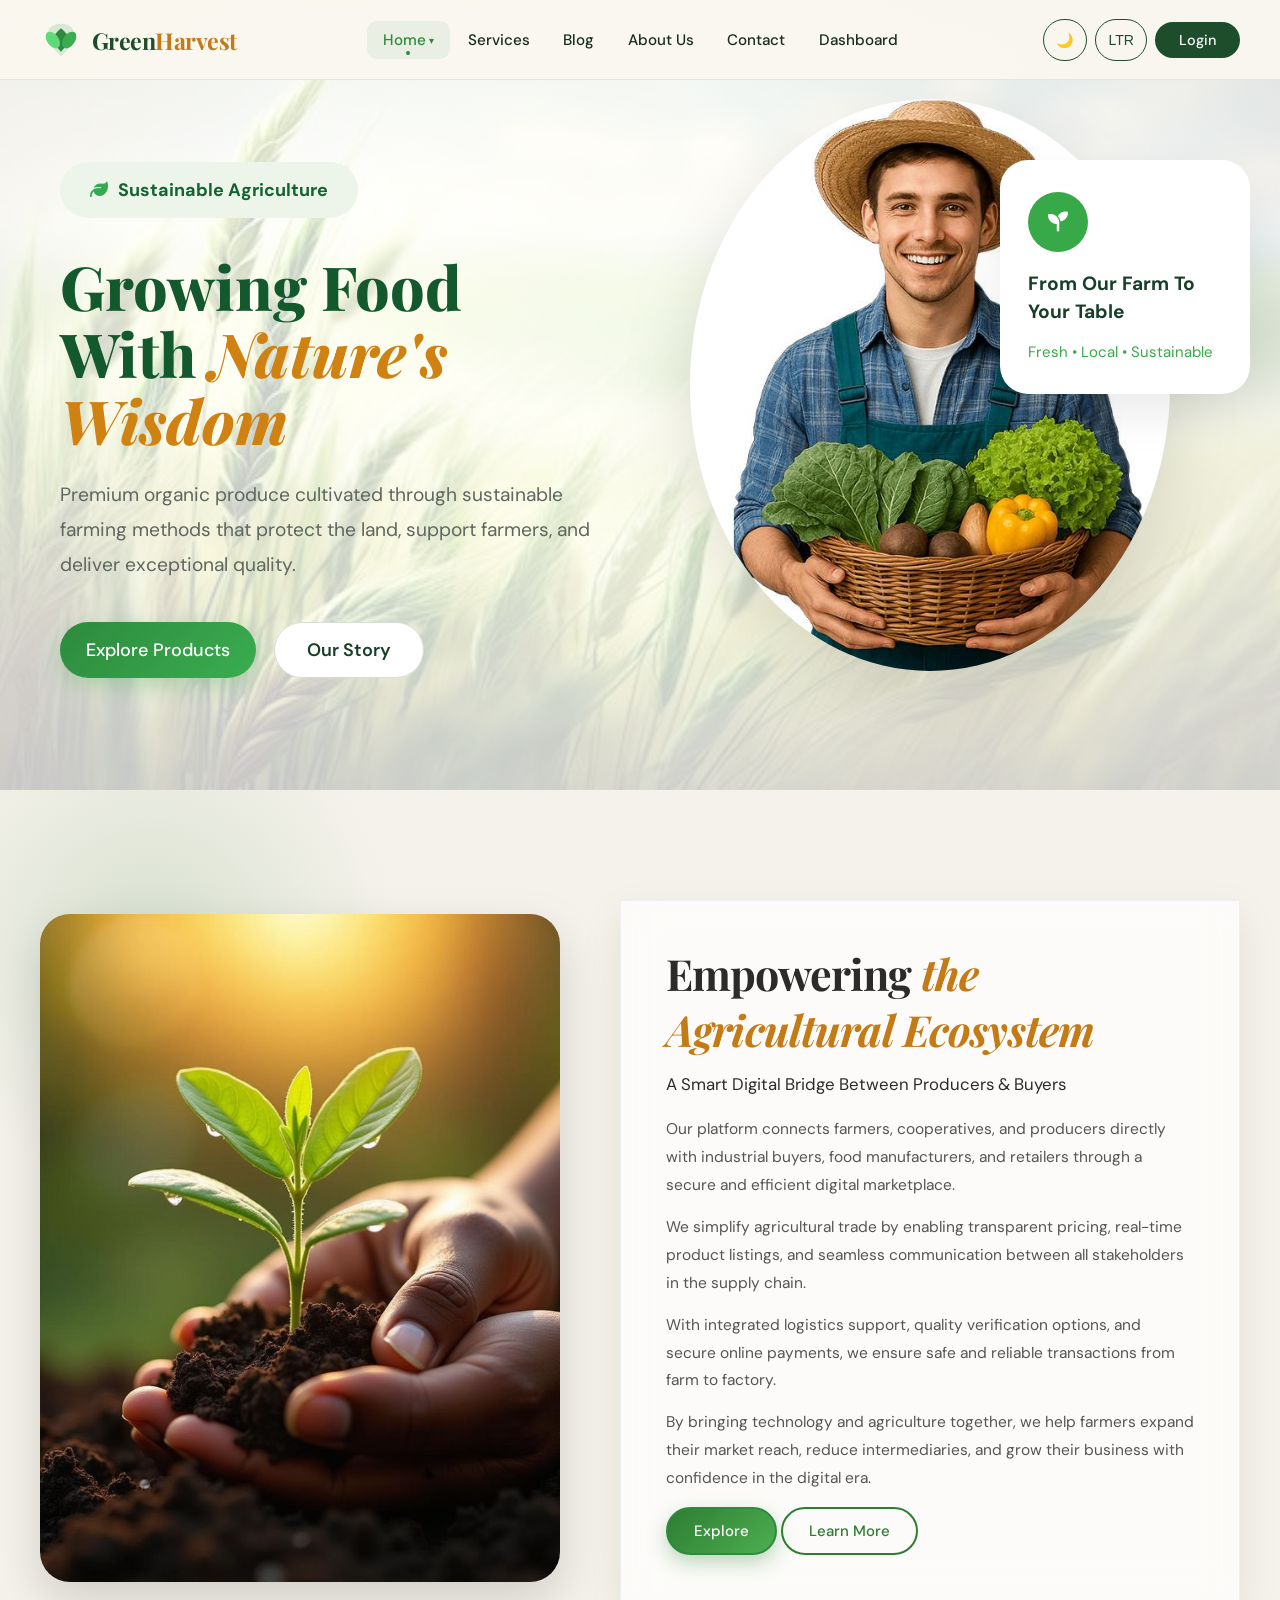
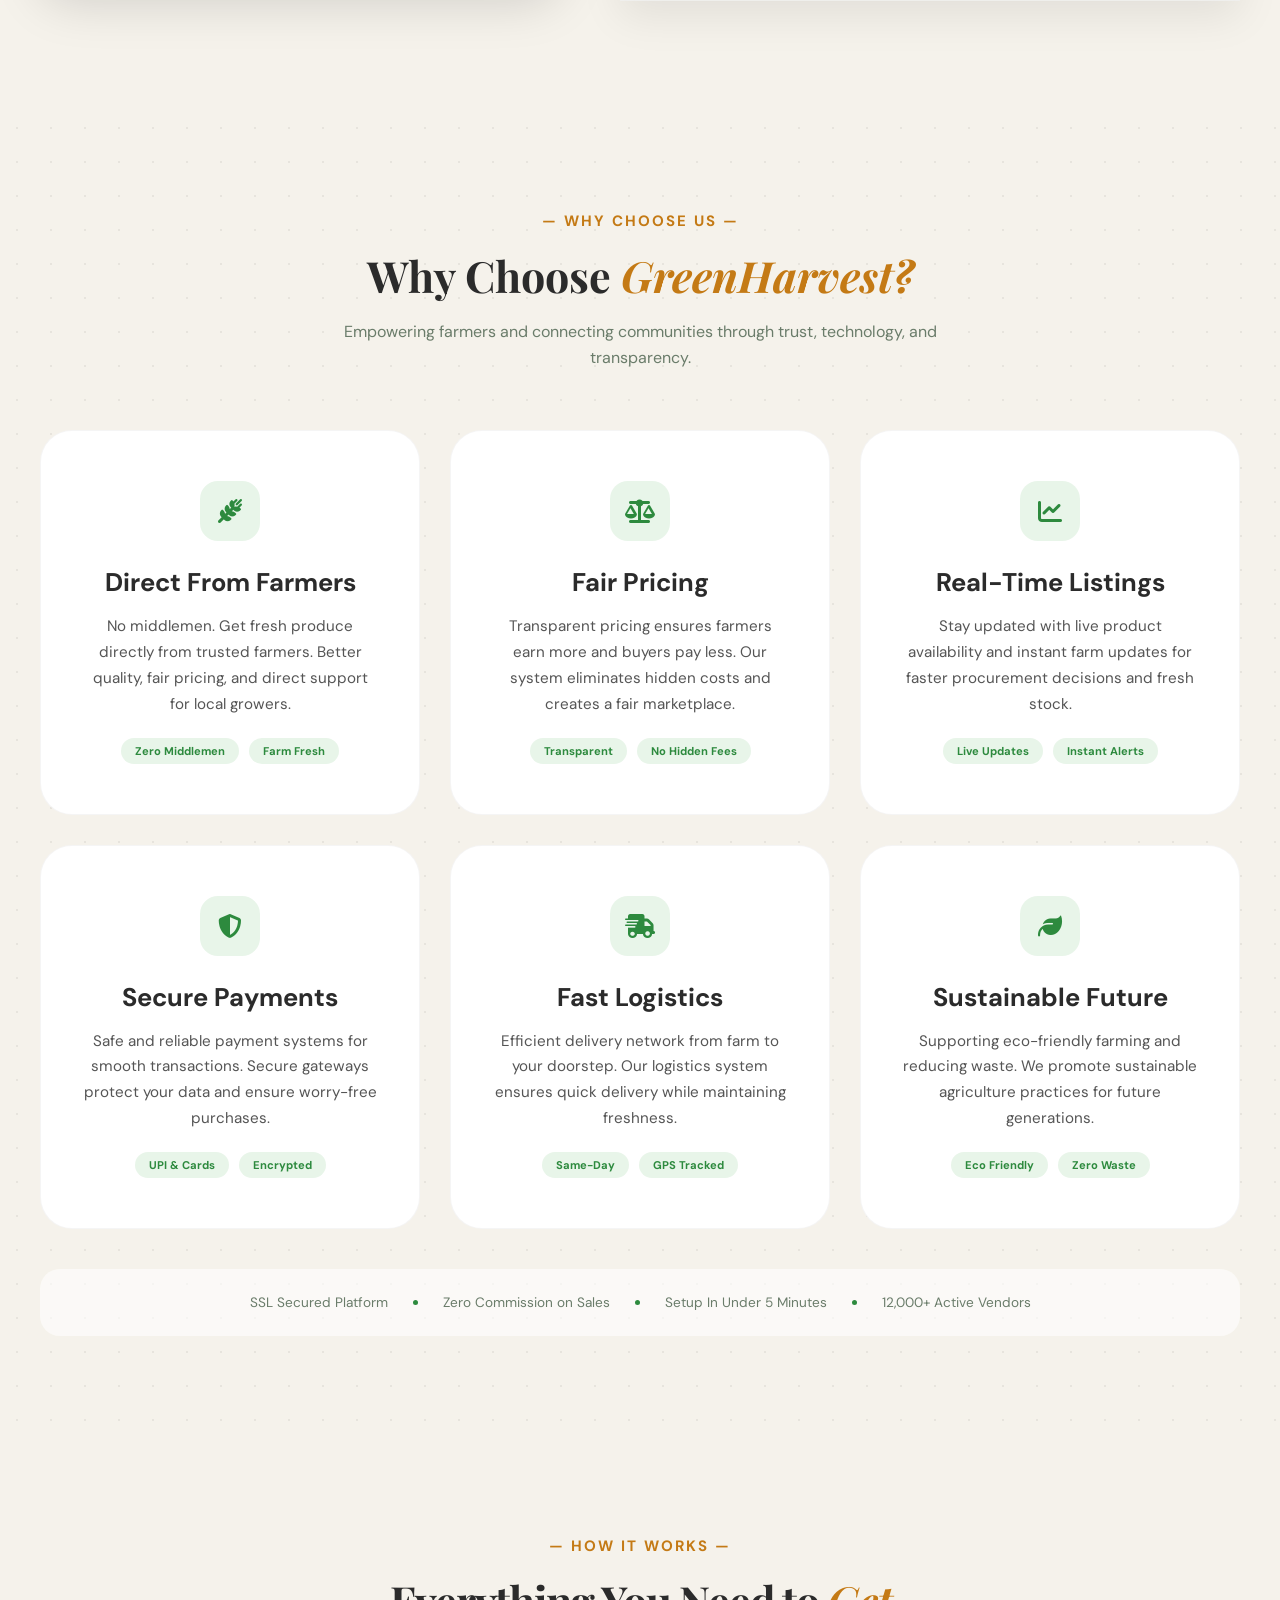
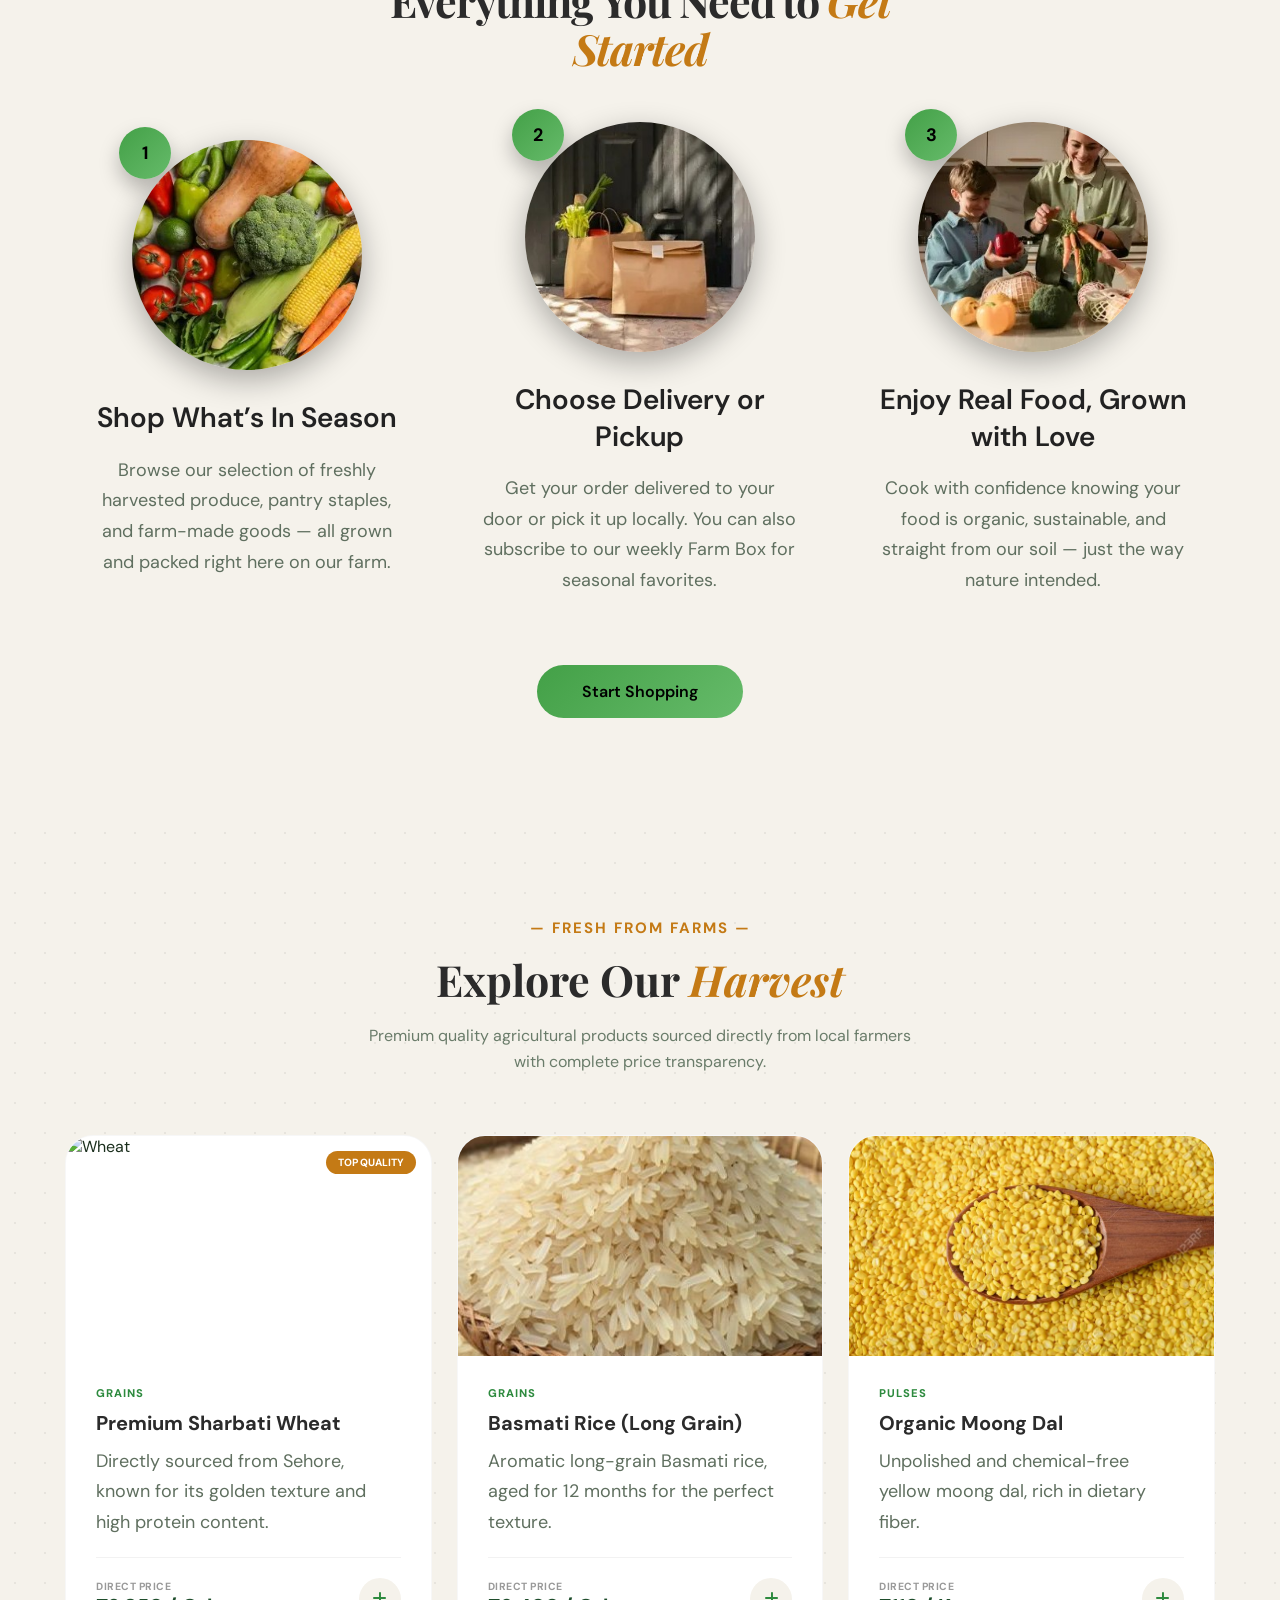
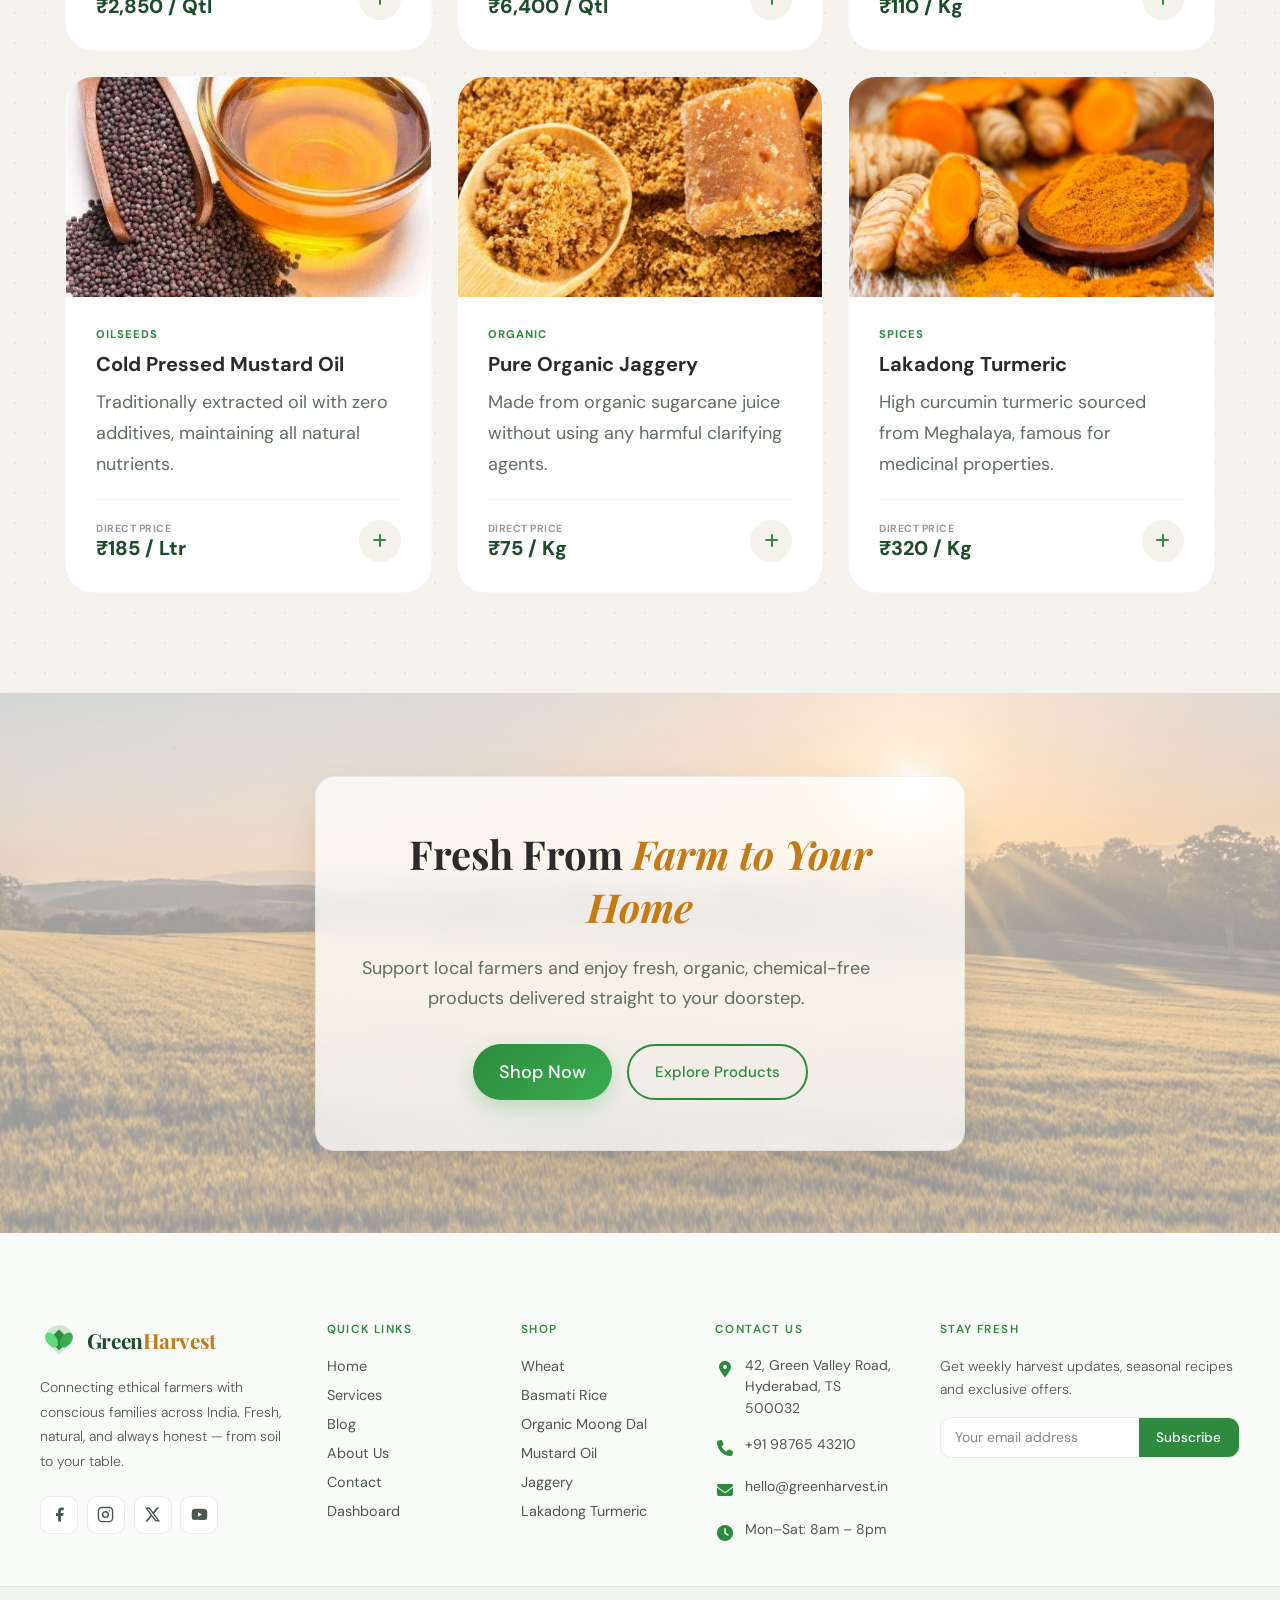
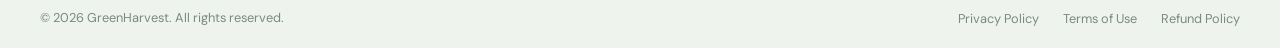
==== commit b20825e2: "first commit" ====
--- a/index.html
+++ b/index.html
@@ -8,6 +8,8 @@
 <link href="https://fonts.googleapis.com/css2?family=Cormorant+Garamond:ital,wght@0,400;0,600;0,700;1,400&family=DM+Sans:wght@300;400;500&display=swap" rel="stylesheet">
 <link href="https://fonts.googleapis.com/css2?family=Playfair+Display:wght@700&family=DM+Sans:wght@300;400;500&display=swap" rel="stylesheet">
   <link rel="stylesheet" href="https://cdnjs.cloudflare.com/ajax/libs/font-awesome/6.5.1/css/all.min.css">
+    <link rel="stylesheet"
+href="https://cdnjs.cloudflare.com/ajax/libs/font-awesome/6.5.1/css/all.min.css">
     <link rel="stylesheet" href="./css/footer.css">
   <link rel="stylesheet" href="./index.css">
 </head>
@@ -62,164 +64,73 @@
 </header>
 
 
+
 <section class="hero">
-  <div class="hero-bg-img"></div>
-  <div class="hero-overlay"></div>
-  <div class="hero-vignette"></div>
-
-  <div class="hero-body">
-    <div class="hero-main">
-
-      
-      <div class="hero-left">
-
-        <div class="hero-eyebrow">
-          
-          <b>— Farmers Market Vendor Platform —</b>
+
+    <div class="hero-bg"></div>
+
+    <div class="hero-container">
+
+        <div class="hero-content">
+
+            <div class="hero-badge">
+                <i class="fas fa-leaf"></i>
+                Sustainable Agriculture
+            </div>
+
+            <h1>
+                Growing Food <br>
+                With <span>Nature's</span><br>
+                <span>Wisdom</span>
+            </h1>
+
+            <p>
+                Premium organic produce cultivated through sustainable farming
+                methods that protect the land, support farmers, and deliver
+                exceptional quality.
+            </p>
+
+            <div class="hero-buttons">
+
+                <a href="./services/services.html" class="btn-primary">
+                    Explore Products
+                </a>
+
+                <a href="./about/about.html" class="btn-secondary">
+                    Our Story
+                </a>
+
+            </div>
+
         </div>
 
-        <h1 class="hero-headline">
-  Your Harvest.<br>
-  Your <span class="italic">Market.</span><br>
-  <span class="stroke-text">Your Growth.</span>
-</h1>
-
-        <p class="hero-para">
-          GreenHarvest empowers local farmers to sell directly to thousands of buyers. Set up your stall, manage products, and grow revenue — no middlemen, no commissions.
-        </p>
-
-        <div class="cta-row">
-          <a href="./service details/service details.html" class="btn-cta-primary">
-            Start Selling Today
-            <span class="ico">→</span>
-          </a>
-         
+     
+
+        <div class="hero-image">
+
+            <div class="circle-bg"></div>
+
+            <img src="./images/farmer.jpg" alt="Farmer">
+
+            <div class="info-card">
+
+                <div class="card-icon">
+                    <i class="fas fa-seedling"></i>
+                </div>
+
+                <h4>From Our Farm To Your Table</h4>
+
+                <p>Fresh • Local • Sustainable</p>
+
+            </div>
+
+
+
         </div>
 
-       
-        <div class="clients-row">
-          <div class="avatars">
-            <div class="avatar"><img src="./images/avatar-1.jpg" alt=""/></div>
-            <div class="avatar"><img src="./images/avatar-2.jpg" alt=""/></div>
-            <div class="avatar"><img src="./images/avatar-3.jpg" alt=""/></div>
-            <div class="avatar"><img src="./images/avatar-4.jpg" alt=""/></div>
-            <div class="avatar" style="background:rgba(240,128,10,0.35);font-size:11px;font-weight:700;color:#f0800a;">+85K</div>
-          </div>
-          <div class="clients-text">
-            <div class="clients-count">85,000+</div>
-            <div class="clients-label">Happy customers & vendors</div>
-          </div>
-        </div>
-
-        <div class="rating-row">
-          <div class="stars-display">
-            <span class="star">★</span><span class="star">★</span><span class="star">★</span>
-            <span class="star">★</span><span class="star">★</span>
-          </div>
-          <span class="rating-num">4.9</span>
-          <span class="rating-sep"></span>
-          <span class="rating-count">Based on 3,200+ reviews</span>
-        </div>
-
-      </div>
-
-      
-      <div class="hero-right">
-
-       
-        <div class="info-card">
-          <div class="card-row">
-           
-            <div>
-              <div class="card-label">Monthly Earnings</div>
-              <div class="card-value">₹1,28,400</div>
-              <div class="card-sub">↑ 32% from last month</div>
-            </div>
-            <div class="card-divider"></div>
-            <div>
-              <div class="card-label">Orders</div>
-              <div class="card-value">864</div>
-              <div class="card-sub">This month</div>
-            </div>
-          </div>
-          <div class="progress-wrap">
-            <div class="progress-head">
-              <span>Monthly goal</span>
-              <span>82% reached</span>
-            </div>
-            <div class="progress-track">
-              <div class="progress-fill" style="--pct:82%"></div>
-            </div>
-          </div>
-        </div>
-
-        
-        <div class="info-card">
-          <div class="card-row">
-            
-            <div style="flex:1">
-              <div class="card-label">Active Market Stalls</div>
-              <div class="card-value">3 Locations</div>
-              <div class="card-sub">Hyderabad · Secunderabad · Karimnagar</div>
-            </div>
-            <div style="background:rgba(61,140,61,0.18);border:1px solid rgba(61,140,61,0.3);border-radius:100px;padding:0.28rem 0.7rem;font-size:0.7rem;font-weight:700;color:#7cd67c;white-space:nowrap;">
-              All Live
-            </div>
-          </div>
-        </div>
-
-       
-        <div class="testi-card">
-          <div class="testi-stars">
-            <span>★</span><span>★</span><span>★</span><span>★</span><span>★</span>
-          </div>
-          <div class="testi-quote">
-            "GreenHarvest doubled my sales in just 2 months. Managing my stall online has never been this simple — I can track orders even from the field!"
-          </div>
-          <div class="testi-person">
-            <div class="testi-avatar">RS</div>
-            <div>
-              <div class="testi-name">Ramesh Sharma</div>
-              <div class="testi-role">Organic Farmer, Hyderabad</div>
-            </div>
-            <div class="verified-badge">
-              <span>✓</span> Verified
-            </div>
-          </div>
-        </div>
-
-      </div>
-    </div>
-
-    
-    <div class="bottom-bar">
-      <div class="trust-item">
-         Secure &amp; Encrypted
-      </div>
-      <div class="trust-dot"></div>
-      <div class="trust-item">
-         Setup in 5 Minutes
-      </div>
-      <div class="trust-dot"></div>
-      <div class="trust-item">
-        Real-time Analytics
-      </div>
-      <div class="trust-dot"></div>
-      <div class="trust-item">
-         Zero Commission
-      </div>
-      <div class="trust-dot"></div>
-      <div class="trust-item">
-         Multilingual Support
-      </div>
-      <div class="trust-dot"></div>
-     <div class="trust-item">
-     24/7 Customer Support
-  </div>
-    </div>
-  </div>
+    </div>
+
 </section>
-
 
 
 
@@ -392,7 +303,9 @@
 <section class="how-works">
 
   <h5 class="section-sub"><b>— HOW IT WORKS —</b></h5>
-  <h2 class="section-title">Everything You Need to Get Started</h2>
+<h2 class="section-title">
+  Everything You Need to <span>Get Started</span>
+</h2>
 
   <div class="steps">
 
@@ -573,7 +486,9 @@
 <section class="cta-section">
   <div class="cta-container">
 
-    <h2>Fresh From Farm to Your Home </h2>
+    <h2>
+  Fresh From <span>Farm to Your Home</span>
+</h2>
     <p>
       Support local farmers and enjoy fresh, organic, chemical-free products
       delivered straight to your doorstep.
--- a/index.css
+++ b/index.css
@@ -209,11 +209,11 @@
   min-width: 42px;
   height: 42px;
   padding: 0 0.75rem;
-  background: transparent;
+    background: transparent; 
   color: var(--btn-color);
-  border: none;
+  border: 1px solid var(--forest);
   box-shadow: none;
-  border-radius: 10px;
+  border-radius: 100px;
   font-size: 0.88rem;
   font-weight: 500;
   cursor: pointer;
@@ -223,7 +223,7 @@
 #themeToggle:hover, #dirToggle:hover {
   background: transparent;
   color: var(--leaf);
-  transform: scale(1.05);
+   transform: translateY(-1px);
 }
 
 .login-btn {
@@ -421,7 +421,7 @@
 }
 
 
-/* Active state for dropdown items */
+
 .dropdown-menu li.active a,
 .dropdown-menu li a.active {
   background: var(--btn-bg);
@@ -469,415 +469,607 @@
  --btn-primary-bg: linear-gradient(45deg, #2d8a3e, #5aaa5a);
 }
 
-body {
-  font-family: 'Outfit', sans-serif;
-  background: #0a1408;
-  color: var(--text-hero);
-  min-height: 100vh;
-  overflow-x: hidden;
-}
-
-
-
-.hero {
-  position:relative;
-  min-height:100vh;
-  display:flex; flex-direction:column;
-  overflow:hidden;
-   margin-top: 80px;
-}
-
-
-.hero-bg-img {
-  position:absolute; inset:0;
-  background:
-    url('./images/pic1.jpg')
-    center center / cover no-repeat;
-  z-index:0;
-  transition:filter 0.4s;
-}
-[data-theme="dark"] .hero-bg-img { filter:brightness(0.7) saturate(0.9); }
-
-
-.hero-overlay {
-  position:absolute; inset:0; z-index:1;
-  background:var(--overlay-light);
-  transition:background 0.5s;
-}
-[data-theme="dark"] .hero-overlay { background:var(--overlay-dark); }
-
-
-.hero-vignette {
-  position:absolute; inset:0; z-index:1;
-  background:radial-gradient(ellipse at 70% 50%, transparent 30%, rgba(4,8,3,0.5) 100%);
-}
-
-
-.hero-body {
-  position:relative; z-index:10;
-  flex:1; display:flex; flex-direction:column;
-  max-width:1360px; margin:0 auto; width:100%;
-  padding:0 2.5rem;
-}
-
-.hero-main {
-  flex:1; display:grid;
-  grid-template-columns:1fr 420px;
-  gap:4rem; align-items:center;
-  padding-top:76px;
-  min-height:calc(100vh - 120px);
-}
-
-
-.hero-left { display:flex; flex-direction:column; gap:1.75rem; }
-
-.hero-eyebrow {
-  display:inline-flex; align-items:center; gap:10px;
-  background:var(--pill-bg);
-  border:1px solid var(--pill-border);
-  border-radius:100px; padding:0.45rem 1.1rem;
-  font-size:15px; font-weight:600; letter-spacing:2px; text-transform:uppercase;
- color:#c47a15; width:fit-content;
-  animation:riseUp 0.7s ease both;
-}
-
-
-h1.hero-headline {
-  font-family: 'Playfair Display', serif;
-  font-size: 64px;
-  line-height: 1.1;
-  font-weight: 700;
-  color:var(--text-hero);
-  animation:riseUp 0.7s 0.1s ease both;
-  text-shadow: 0 10px 40px rgba(0,0,0,0.5);
-}
-h1 .italic {
-  font-style: italic;
-
-  background: linear-gradient(45deg, var(--accent-orange), var(--accent-gold));
+
+
+.hero{
+    position: relative;
+
+    min-height: 600px;
+
   
 
-  background-clip: text;
-  -webkit-background-clip: text;
-
-
-  color: transparent;
-  -webkit-text-fill-color: transparent;
-}
-h1 .stroke-text {
-  -webkit-text-stroke: 1.5px rgba(248,244,236,0.6);
-  color: rgba(248,244,236,0.15); 
-}
-
-.hero-para {
-  font-size:1.05rem; line-height:1.75; font-weight:300;
-  color:rgba(248,244,236,0.72); max-width:520px;
-  animation:riseUp 0.7s 0.2s ease both;
-}
-
-.cta-row {
-  display:flex; align-items:center; gap:1rem; flex-wrap:wrap;
-  animation:riseUp 0.7s 0.3s ease both;
-}
-.btn-cta-primary {
-  display:inline-flex; align-items:center; gap:12px;
-background: var(--btn-primary-bg);
-  border:none; cursor:pointer; text-decoration:none;
-  font-family:'Outfit',sans-serif; font-size:1rem; font-weight:600;
-  padding:0.9rem 2rem; border-radius:14px;
- color: #fff;
-  box-shadow: 0 6px 25px rgba(61,140,61,0.4);
-  transition:transform 0.2s,box-shadow 0.2s;
-}
-.btn-cta-primary:hover { 
-color: #fff;
-  box-shadow: 0 6px 25px rgba(61,140,61,0.4);
-}
-.btn-cta-primary .ico {
-  width:32px; height:32px; border-radius:9px;
-  background:rgba(255,255,255,0.2);
-  display:flex; align-items:center; justify-content:center;
-  font-size:15px; transition:transform 0.2s;
-}
-.btn-cta-primary:hover .ico { transform:translateX(3px); }
-
-.btn-cta-ghost {
-  display:inline-flex; align-items:center; gap:10px;
-  background:transparent;
-  border:1.5px solid var(--btn-outline-border); color:var(--text-hero);
-  cursor:pointer; text-decoration:none;
-  font-family:'Outfit',sans-serif; font-size:0.95rem; font-weight:500;
-  padding:0.9rem 1.75rem; border-radius:14px;
-  transition:border-color 0.2s,background 0.2s,transform 0.2s;
-}
-.btn-cta-ghost:hover {
-  border-color:rgba(248,244,236,0.7);
-  background:rgba(255,255,255,0.06);
-  transform:translateY(-2px);
-}
-.play-ring {
-  width:32px; height:32px; border-radius:50%;
-  border:1.5px solid rgba(248,244,236,0.5);
-  display:flex; align-items:center; justify-content:center;
-  font-size:11px; padding-left:2px;
-}
-
-
-.clients-row {
-  display:flex; align-items:center; gap:1.25rem;
-  animation:riseUp 0.7s 0.4s ease both;
-  flex-wrap:wrap;
-}
-.avatars {
-  display:flex; align-items:center;
-}
-.avatar {
-  width:38px; height:38px; border-radius:50%;
-  border:2.5px solid rgba(10,20,8,0.7);
-  background:linear-gradient(135deg, #5aaa5a, #2d6a2d);
-  margin-left:-10px; font-size:14px;
-  display:flex; align-items:center; justify-content:center;
-  overflow:hidden;
-  transition:transform 0.2s; cursor:default;
-}
-.avatar:first-child { margin-left:0; }
-.avatar:hover { transform:translateY(-3px) scale(1.1); z-index:5; }
-.avatar img { width:100%; height:100%; object-fit:cover; }
-.clients-text { display:flex; flex-direction:column; gap:2px; }
-.clients-count {
-  font-family:'Cormorant Garamond',serif;
-  font-size:1.2rem; font-weight:700; color:var(--text-hero); line-height:1;
-}
-.clients-label { font-size:0.75rem; color:var(--text-muted); font-weight:400; }
-
-.rating-row {
-  display:flex; align-items:center; gap:8px;
-  animation:riseUp 0.7s 0.45s ease both;
-}
-.stars-display { display:flex; gap:3px; }
-.star { font-size:15px; color:var(--accent-gold); }
-.rating-num { font-weight:600; font-size:0.9rem; color:var(--text-hero); }
-.rating-count { font-size:0.8rem; color:var(--text-muted); }
-.rating-sep { width:4px; height:4px; border-radius:50%; background:var(--text-muted); }
-
-
-.hero-right {
-  display:flex; flex-direction:column; gap:1rem;
-  animation:riseUp 0.7s 0.25s ease both;
-}
-
-.info-card {
-  background:var(--card-bg);
-  border:1px solid var(--card-border);
-  border-radius:20px; padding:1.25rem 1.5rem;
-  backdrop-filter:blur(18px);
-  transition:background 0.3s,border-color 0.3s,transform 0.25s;
-}
-.info-card:hover { background:var(--card-bg-strong); transform:translateY(-2px); }
-
-.card-row { display:flex; align-items:center; gap:12px; }
-.card-icon-wrap {
-  width:44px; height:44px; border-radius:12px; flex-shrink:0;
-  display:flex; align-items:center; justify-content:center; font-size:22px;
-}
-.ic-green { background:rgba(61,140,61,0.2); }
-.ic-orange { background:rgba(240,128,10,0.2); }
-.ic-gold { background:rgba(232,184,64,0.2); }
-.card-label { font-size:0.72rem; font-weight:600; text-transform:uppercase; letter-spacing:0.05em; color:var(--text-muted); }
-.card-value { font-family:'Cormorant Garamond',serif; font-size:1.45rem; font-weight:700; color:var(--text-hero); line-height:1.1; }
-.card-sub { font-size:0.78rem; color:var(--text-muted); margin-top:1px; }
-
-.card-divider { width:1px; background:var(--card-border); align-self:stretch; margin:0 0.5rem; }
-
-
-.progress-wrap { margin-top:10px; }
-.progress-head { display:flex; justify-content:space-between; font-size:0.75rem; margin-bottom:6px; }
-.progress-head span:first-child { color:var(--text-muted); }
-.progress-head span:last-child { color:var(--accent-gold); font-weight:600; }
-.progress-track {
-  height:6px; border-radius:100px;
-  background:rgba(255,255,255,0.1); overflow:hidden;
-}
-.progress-fill {
-  height:100%; border-radius:100px;
-  background:linear-gradient(90deg, var(--accent-green), var(--accent-gold));
-  animation:fillBar 1.2s 0.8s ease both;
-  transform-origin:left;
-}
-@keyframes fillBar { from{width:0} to{width:var(--pct)} }
-
-
-.testi-card {
-  background:var(--card-bg);
-  border:1px solid var(--card-border);
-  border-radius:20px; padding:1.25rem 1.5rem;
-  backdrop-filter:blur(18px);
-}
-.testi-stars { display:flex; gap:3px; margin-bottom:10px; }
-.testi-stars span { font-size:13px; color:var(--accent-gold); }
-.testi-quote {
-  font-size:0.88rem; line-height:1.65;
-  color:rgba(248,244,236,0.78); margin-bottom:12px;
-  font-style:italic;
-}
-.testi-person { display:flex; align-items:center; gap:10px; }
-.testi-avatar {
-  width:34px; height:34px; border-radius:50%;
-  background:linear-gradient(135deg,#e8730a,#c45a00);
-  display:flex; align-items:center; justify-content:center;
-  font-size:13px; font-weight:700; color:#fff; flex-shrink:0;
-}
-.testi-name { font-size:0.82rem; font-weight:600; color:var(--text-hero); }
-.testi-role { font-size:0.72rem; color:var(--text-muted); }
-.verified-badge {
-  margin-left:auto;
-  display:flex; align-items:center; gap:5px;
-  background:rgba(61,140,61,0.15);
-  border:1px solid rgba(61,140,61,0.3);
-  border-radius:100px; padding:0.25rem 0.6rem;
-  font-size:0.68rem; font-weight:600; color:#7cd67c;
-}
-
-
-.bottom-bar {
-  position:relative; z-index:10;
-  border-top:1px solid rgba(255,255,255,0.08);
-  padding:1.25rem 2.5rem;
-  display:flex; align-items:center;
-  max-width:1360px; margin:0 auto; width:100%;
-  gap:3rem; flex-wrap:wrap;
-}
-.trust-item {
-  display:flex; align-items:center; gap:10px;
-  color:rgba(248,244,236,0.55); font-size:0.82rem; font-weight:400;
-}
-.trust-dot { width:5px; height:5px; border-radius:50%; background:rgba(255,255,255,0.2); }
-.trust-icon-wrap {
-  width:30px; height:30px; border-radius:8px; flex-shrink:0;
-  background:rgba(255,255,255,0.07); border:1px solid rgba(255,255,255,0.1);
-  display:flex; align-items:center; justify-content:center; font-size:14px;
-}
-
-@keyframes riseUp {
-  from { opacity:0; transform:translateY(28px); }
-  to   { opacity:1; transform:translateY(0); }
-}
-
-
-[dir="rtl"] .hero-body { direction:rtl; }
-[dir="rtl"] .hero-overlay {
-  background:linear-gradient(
-    -110deg,
-    rgba(10,20,8,0.82) 0%,
-    rgba(10,20,8,0.65) 45%,
-    rgba(10,20,8,0.15) 100%
-  );
-}
-[dir="rtl"] .hero-para,[dir="rtl"] .testi-quote { text-align:right; }
-[dir="rtl"] .btn-cta-primary .ico { transform:scaleX(-1); }
-
-
-@media(max-width:1024px){
-  .hero-main { grid-template-columns:1fr; gap:3rem; padding-top:76px; min-height:auto; padding-bottom:3rem; }
-  .hero-right { max-width:480px; }
+
+    overflow: hidden;
+
+    background: #f8f8f4;
+}
+
+.hero-bg{
+    position: absolute;
+    inset: 0;
+    background:
+    linear-gradient(
+        rgba(255,255,255,0.78),
+        rgba(255,255,255,0.78)
+    ),
+    url("./images/pic1.jpg");
+    background-size: cover;
+    background-position: center;
+    z-index: 1;
+}
+
+.hero-container{
+    position: relative;
+    z-index: 2;
+    max-width: 1400px;
+    margin: auto;
+    padding: 80px 60px 60px;
+    display: flex;
+  
+    justify-content: space-between;
  
-}
-@media(max-width:640px){
-  nav { padding:0 1.25rem; }
-  .hero-body { padding:0 1.25rem; }
-  .bottom-bar { padding:1.25rem; gap:1.5rem; }
-  h1.hero-headline { font-size:2.6rem; }
-}
-
-
-
-[data-theme="dark"] .hero-bg-img {
-  filter: brightness(0.55) contrast(1.1) saturate(0.9);
-}
-
-
-[data-theme="dark"] .hero-overlay {
-  background: linear-gradient(
-    110deg,
-    rgba(4,8,3,0.96) 0%,
-    rgba(4,8,3,0.85) 45%,
-    rgba(4,8,3,0.5) 100%
-  );
-}
-
-
-[data-theme="dark"] h1.hero-headline {
-  color: #f8f4ec;
-  text-shadow: 
-    0 5px 25px rgba(0,0,0,0.8),
-    0 0 20px rgba(61,140,61,0.2);
-}
-
-
-[data-theme="dark"] h1 .italic {
-  background: linear-gradient(45deg, #5aaa5a, #E8B840);
-  background-clip: text;
-  -webkit-background-clip: text;
-  color: transparent;
-}
-
-
-[data-theme="dark"] h1 .stroke-text {
-  -webkit-text-stroke: 1.5px rgba(248,244,236,0.8);
-  color: rgba(248,244,236,0.08);
-}
-
-
-[data-theme="dark"] .hero-para {
-  color: rgba(255,255,255,0.75);
-}
-
-
-[data-theme="dark"] .info-card,
-[data-theme="dark"] .testi-card {
-  background: rgba(255,255,255,0.04);
-  border: 1px solid rgba(255,255,255,0.08);
-  backdrop-filter: blur(20px);
-}
-
-
-[data-theme="dark"] .btn-cta-primary {
-  background: linear-gradient(45deg, #2d8a3e, #5aaa5a);
-  box-shadow: 0 8px 30px rgba(61,140,61,0.5);
-}
-
-[data-theme="dark"] .btn-cta-primary:hover {
-  box-shadow: 0 12px 40px rgba(61,140,61,0.7);
-  transform: translateY(-2px);
-}
-
-
-[data-theme="dark"] .btn-cta-ghost {
-  border-color: rgba(255,255,255,0.25);
-}
-
-[data-theme="dark"] .btn-cta-ghost:hover {
-  background: rgba(255,255,255,0.08);
-}
-
-
-[data-theme="dark"] .progress-track {
-  background: rgba(255,255,255,0.08);
-}
-
-
-[data-theme="dark"] .bottom-bar {
-  border-top: 1px solid rgba(255,255,255,0.05);
-}
-
-[data-theme="dark"] .btn-cta-primary {
-  background: linear-gradient(45deg, #2d8a3e, #4caf50);
-  color: #0a1408; 
-}
-[data-theme="dark"] .btn-cta-primary {
-  background: linear-gradient(45deg, #2d8a3e, #4caf50);
-  color: #0a1408; 
-}
+     align-items: center;
+    gap: 30px;
+}
+
+
+
+.hero-content{
+    flex: 1;
+   max-width: 550px;
+}
+
+.hero-badge{
+    display: inline-flex;
+    align-items: center;
+    gap: 10px;
+    padding: 16px 30px;
+    background: #edf5ea;
+    color: #146432;
+    border-radius: 50px;
+    font-size: 18px;
+    font-weight: 700;
+    margin-bottom: 35px;
+    margin-top: 30px;
+}
+
+.hero-badge i{
+    color: #35aa52;
+}
+
+.hero-content h1{
+     font-size: 3.8rem;
+    line-height: 1.1;
+    font-weight: 800;
+    margin-bottom: 25px;
+    color: #13592d;
+    font-family:'Playfair Display', serif;
+   
+}
+
+.hero-content h1 span{
+    color: #cf8211;
+    font-style: italic;
+}
+
+.hero-content p{
+     font-size: 1.2rem;
+    line-height: 1.8;
+    max-width: 600px;
+    color: #5f6660;
+    margin-bottom: 40px;
+}
+
+
+
+.hero-buttons{
+    display: flex;
+    align-items: center;
+    gap: 18px;
+    margin-top: 35px;
+}
+
+.btn-primary,
+.btn-secondary{
+    display: inline-flex;
+    align-items: center;
+    justify-content: center;
+    height: 56px;
+    padding: 0 32px;
+    border-radius: 50px;
+    font-size: 18px;
+    font-weight: 600;
+    text-decoration: none;
+    transition: all 0.3s ease;
+}
+
+.btn-primary{
+    background: #37a948;
+    color: #fff;
+    box-shadow: 0 8px 20px rgba(55,169,72,0.25);
+}
+
+.btn-primary:hover{
+    transform: translateY(-3px);
+    background: #2f9440;
+}
+
+.btn-secondary{
+    background: #fff;
+    color: #173f28;
+    border: 1px solid #d8ded5;
+}
+
+.btn-secondary:hover{
+    transform: translateY(-3px);
+    border-color: #37a948;
+}
+
+
+
+.hero-image{
+    flex: 1;
+
+    position: relative;
+
+    display: flex;
+
+    justify-content: center;
+
+    align-items: center;
+
+    min-height: 650px;
+
+ 
+}
+
+.circle-bg{
+
+    position: absolute;
+
+    width: 650px;
+    height: 620px;
+
+    border-radius: 50%;
+
+     overflow: hidden;
+
+  
+
+    z-index: 1;
+}
+
+
+
+.hero-image img{
+
+    position: relative;
+
+    width: 480px;
+
+    height: auto;
+
+    max-width: 100%;
+
+ object-fit: contain;
+
+    border-radius: 50%;
+
+    z-index: 3;
+
+    margin-left: 0;
+      margin: 0;
+
+    object-fit: contain;
+
+    filter:
+    drop-shadow(
+    0 20px 35px rgba(0,0,0,.12));
+
+    transition: .4s ease;
+    transform: translateY(-20px);
+}
+
+.hero-image:hover img{
+
+    transform: translateY(-8px);
+}
+
+.info-card{
+
+    position: absolute;
+
+    top: 80px;
+
+    right: -30px;
+
+    width: 250px;
+
+    padding: 32px 28px;
+
+    background: #fff;
+
+    border-radius: 28px;
+
+    z-index: 5;
+
+    box-shadow:
+    0 20px 45px rgba(0,0,0,.08);
+}
+
+
+.card-icon{
+
+    width: 60px;
+
+    height: 60px;
+
+    display: flex;
+
+    align-items: center;
+
+    justify-content: center;
+
+    border-radius: 50%;
+
+    background: #37a948;
+
+    color: #fff;
+
+    font-size: 20px;
+
+    margin-bottom: 18px;
+}
+
+.info-card h4{
+
+    font-size: 1.2rem;
+
+    line-height: 1.45;
+
+    color: #173f28;
+
+    margin-bottom: 16px;
+}
+
+.info-card p{
+
+    color: #37a948;
+
+    font-size: 15px;
+}
+
+
+
+
+@media (max-width:767px){
+
+.hero-container{
+
+    flex-direction:column;
+
+    padding:40px 18px;
+
+    text-align:center;
+}
+
+.hero-content{
+
+    max-width:100%;
+}
+
+.hero-content h1{
+
+    font-size:2rem;
+}
+
+.hero-content p{
+
+    font-size:15px;
+}
+
+.hero-buttons{
+
+    flex-direction:column;
+
+    width:100%;
+}
+
+.btn-primary,
+.btn-secondary{
+
+    width:100%;
+
+    max-width:280px;
+}
+
+.hero-image{
+
+    min-height:auto;
+}
+
+.circle-bg{
+
+    max-width:280px;
+}
+
+.hero-image img{
+
+    max-width:230px;
+}
+
+.info-card{
+
+    position:relative;
+
+    top:auto;
+
+    right:auto;
+
+    width:100%;
+
+    max-width:280px;
+
+    margin:20px auto 0;
+}
+
+}
+
+
+
+
+@media (min-width:768px) and (max-width:1023px){
+
+.hero-container{
+
+    flex-direction:column;
+
+    text-align:center;
+
+    padding:60px 30px;
+}
+
+.hero-content h1{
+
+    font-size:3rem;
+}
+
+.hero-buttons{
+
+    justify-content:center;
+}
+
+.circle-bg{
+
+    max-width:420px;
+}
+
+.hero-image img{
+
+    max-width:340px;
+}
+
+.info-card{
+
+    position:relative;
+
+    top:auto;
+
+    right:auto;
+
+    margin:20px auto 0;
+}
+
+}
+
+
+@media (min-width:1024px) and (max-width:1200px){
+
+.hero{
+    min-height:auto;
+}
+
+.hero-container{
+    padding:35px 30px;
+    gap:25px;
+
+    align-items:center;
+}
+
+.hero-content{
+    max-width:470px;
+}
+
+.hero-content h1{
+    font-size:2.8rem;
+    line-height:1.15;
+}
+
+.hero-content p{
+    font-size:16px;
+    line-height:1.6;
+}
+
+.hero-buttons{
+    margin-top:25px;
+}
+
+
+
+.hero-image{
+    flex:1;
+
+    min-height:420px;
+
+    display:flex;
+
+    flex-direction:column;
+
+    justify-content:center;
+
+    align-items:center;
+
+    padding-top:20px;
+}
+
+.circle-bg{
+    width:360px;
+
+    height:360px;
+}
+
+.hero-image img{
+    width:280px;
+
+    max-width:100%;
+
+    transform:none;
+
+    margin-top:0;
+}
+
+.hero-image:hover img{
+    transform:none;
+}
+
+.info-card{
+    position:relative;
+
+    top:auto;
+
+    right:auto;
+
+    margin-top:15px;
+
+    width:260px;
+
+    padding:22px;
+}
+
+}
+
+
+[data-theme="dark"] .hero{
+    background:#000;
+}
+
+[data-theme="dark"] .hero-bg{
+
+    background:
+    linear-gradient(
+        rgba(0,0,0,.75),
+        rgba(0,0,0,.75)
+    ),
+    url("./images/pic1.jpg");
+
+    background-size:cover;
+    background-position:center;
+}
+
+
+[data-theme="dark"] .hero-badge{
+
+    background:rgba(96,217,120,.12);
+
+    color:#60d978;
+}
+
+[data-theme="dark"] .hero-badge i{
+    color:#60d978;
+}
+
+
+[data-theme="dark"] .hero-content h1{
+    color:#e2f0e4;
+}
+
+[data-theme="dark"] .hero-content h1 span{
+    color:#c47a15;
+}
+
+[data-theme="dark"] .hero-content p{
+    color:rgba(226,240,228,.72);
+}
+
+
+
+
+[data-theme="dark"] .btn-primary{
+
+    background:#60d978;
+
+    color:#0d150e;
+
+    box-shadow:
+    0 10px 25px rgba(96,217,120,.25);
+}
+
+[data-theme="dark"] .btn-primary:hover{
+
+    background:#38a169;
+}
+
+
+[data-theme="dark"] .btn-secondary{
+
+    background:transparent;
+
+    color:#e2f0e4;
+
+    border:1px solid rgba(255,255,255,.18);
+}
+
+[data-theme="dark"] .btn-secondary:hover{
+
+    background:rgba(96,217,120,.10);
+
+    border-color:#60d978;
+}
+
+
+
+
+[data-theme="dark"] .circle-bg{
+
+    background:
+    radial-gradient(
+        circle,
+        rgba(96,217,120,.12),
+        transparent 70%
+    );
+}
+
+
+
+
+[data-theme="dark"] .info-card{
+
+    background:rgba(20,35,25,.85);
+
+    border:1px solid rgba(96,217,120,.12);
+
+    box-shadow:
+    0 20px 45px rgba(0,0,0,.55);
+}
+
+[data-theme="dark"] .card-icon{
+
+    background:#60d978;
+
+    color:#0d150e;
+}
+
+[data-theme="dark"] .info-card h4{
+
+    color:#e2f0e4;
+}
+
+[data-theme="dark"] .info-card p{
+
+    color:#60d978;
+}
+
+
 
 
 .solution {
@@ -966,13 +1158,8 @@
 
 
 .solution-right h2 span {
-  background: linear-gradient(90deg, #2b2b2b, #2b2b2b);
-
-  -webkit-background-clip: text;
-  background-clip: text;
-
-  color: transparent;
-  -webkit-text-fill-color: transparent;
+  color: #c47a15;
+  font-style: italic;
 }
 
 
@@ -981,7 +1168,7 @@
   font-weight: 400;
   line-height: 1.7;
 
-color:#c47a15;
+color:#2b2b2b;
 
   max-width: 500px;
   margin-bottom: 18px;
@@ -1258,7 +1445,7 @@
   letter-spacing:2px; display: flex; align-items: center; justify-content: center; gap: 10px; margin-bottom: 15px; }
 
 .wu-title { font-family:'Playfair Display', serif; font-size: 43px; color:#2b2b2b; max-width: 600px; width: 100%; text-align:center; margin:0 auto 20px; margin-bottom: 15px; }
-.wu-title span { color:#2b2b2b; font-style: italic; }
+.wu-title span {  color: #c47a15; font-style: italic; }
 .wu-subtitle { color: #6a7c6a; max-width: 600px; margin: 0 auto; line-height: 1.6; }
 
 
@@ -1271,7 +1458,7 @@
 
 .wu-card {
     background: #ffffff; border: 1px solid rgba(0,0,0,0.04); border-radius: 32px;
-    padding: 50px 40px; position: relative; transition: 0.4s ease;
+    padding: 50px 40px; position: relative; transition: 0.4s ease;   text-align:center;  align-items:center;
 }
 
 .wu-card:hover { transform: translateY(-10px); box-shadow: 0 25px 60px rgba(0,0,0,0.08); border-color: #2d8a3e; }
@@ -1279,7 +1466,7 @@
 
 .wu-icon-box {
     width: 60px; height: 60px; border-radius: 18px; display: flex; align-items: center; justify-content: center;
-    font-size: 24px; margin-bottom: 25px;
+    font-size: 24px; margin-bottom: 25px;  margin:0 auto 25px;
 }
 .green-box { background: #e8f5e9; color: #2d8a3e; }
 .amber-box { background: #e8f5e9; color: #2d8a3e; }
@@ -1291,7 +1478,19 @@
 .wu-card p { font-size: 0.95rem; color: #555; line-height: 1.7; margin-bottom: 20px; }
 
 
-.wu-tags { display: flex; gap: 10px; }
+.wu-tags{
+    display:flex;
+
+    justify-content:center;
+
+    align-items:center;
+
+    flex-wrap:wrap;
+
+    gap:10px;
+
+    width:100%;
+}
 .tag { font-size: 0.7rem; padding: 6px 14px; border-radius: 50px; font-weight: 700; }
 .tag-green { background: #e8f5e9; color: #2d8a3e; }
 .tag-amber { background: #e8f5e9; color: #2d8a3e; }
@@ -1852,7 +2051,7 @@
 
 .pe-title { font-family:'Playfair Display', serif; font-size: 43px; color:#2b2b2b; max-width: 600px; width: 100%; text-align:center;
 margin:0 auto 20px; margin-bottom: 15px; }
-.pe-title span { color:#2b2b2b; font-style: italic; }
+.pe-title span { color: #c47a15; font-style: italic; }
 .pe-subtitle { color: #6a7c6a; max-width: 550px; margin: 0 auto; line-height: 1.6; }
 
 
@@ -2079,7 +2278,10 @@
   text-align:center;
 margin:0 auto 20px;
 }
-
+.cta-container h2 span{
+  color: #c47a15;
+  font-style: italic;
+}
 .cta-container p {
  max-width: 520px;
     color:#5f6f5f;
@@ -2121,6 +2323,10 @@
   text-decoration: none;
   font-weight: 500;
   transition: 0.3s;
+
+  display: inline-flex;
+  align-items: center;
+  justify-content: center;
 }
 
 .btn-outline:hover {
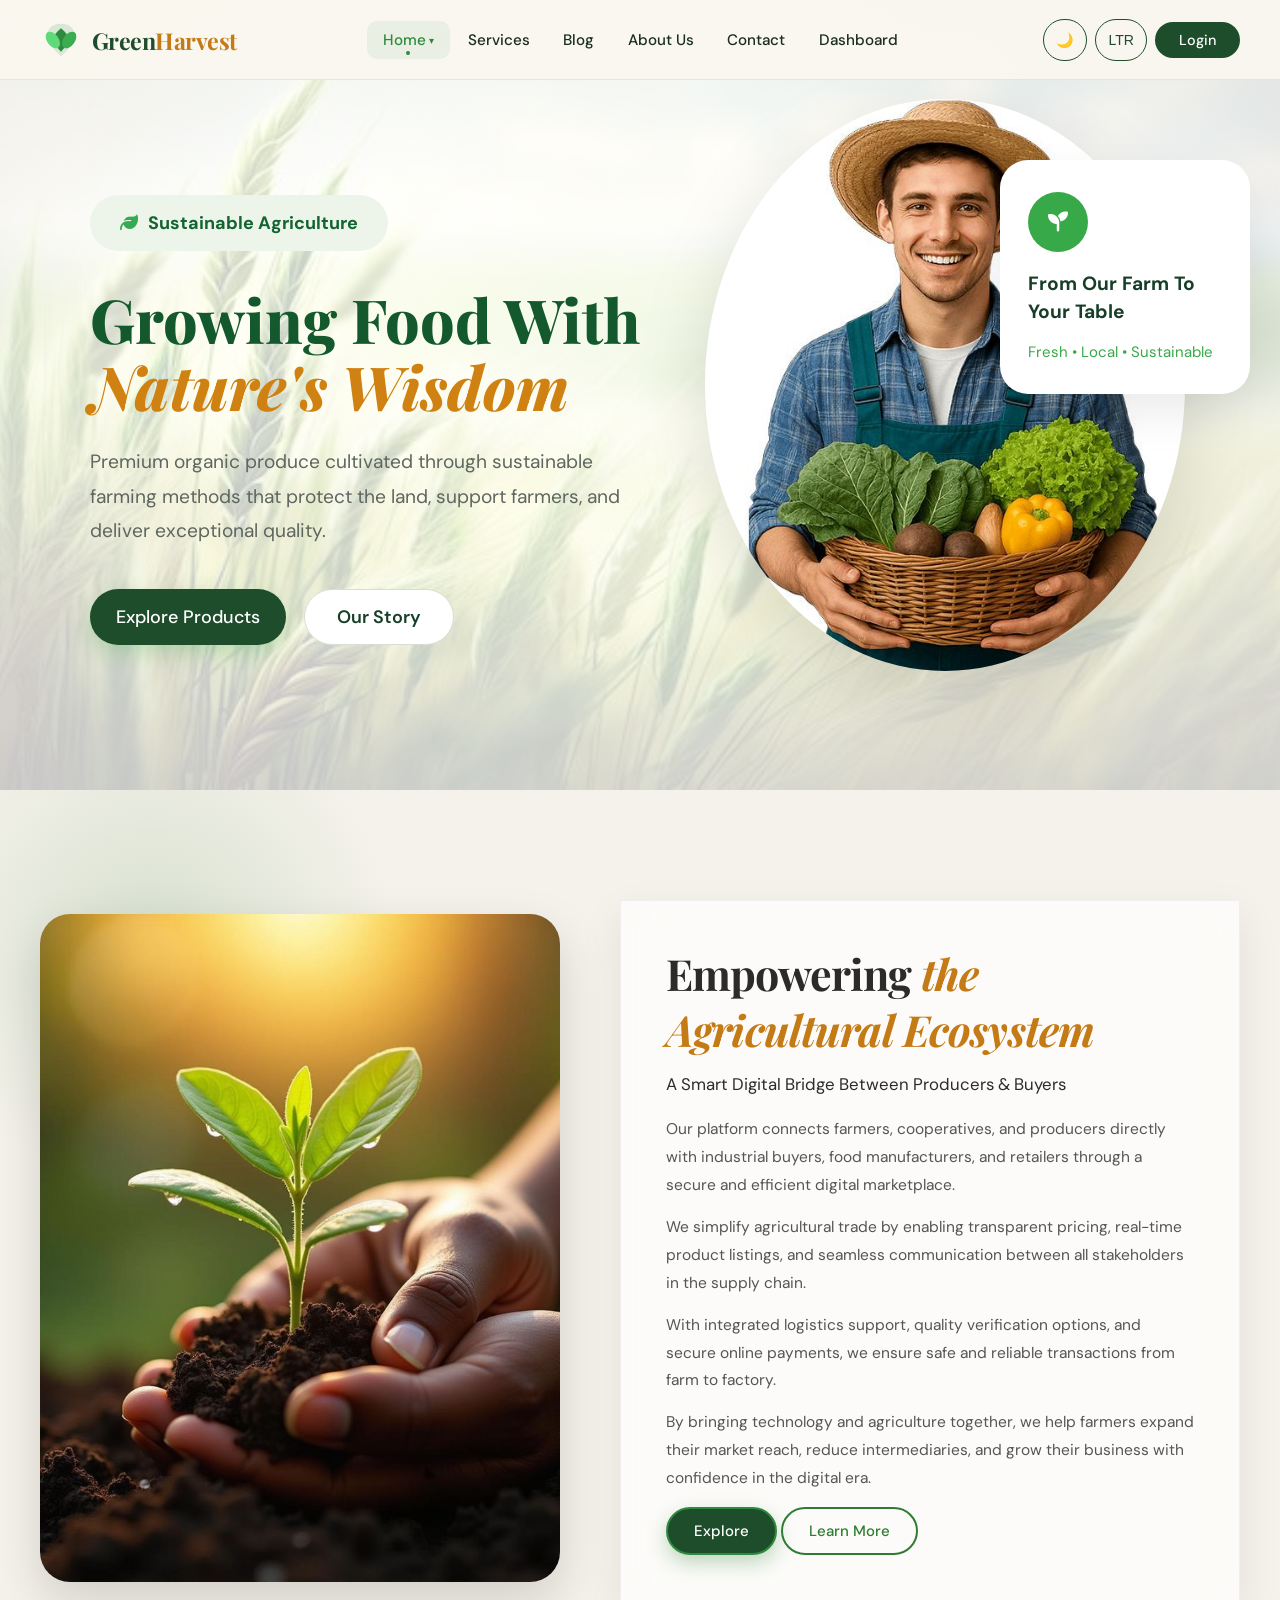
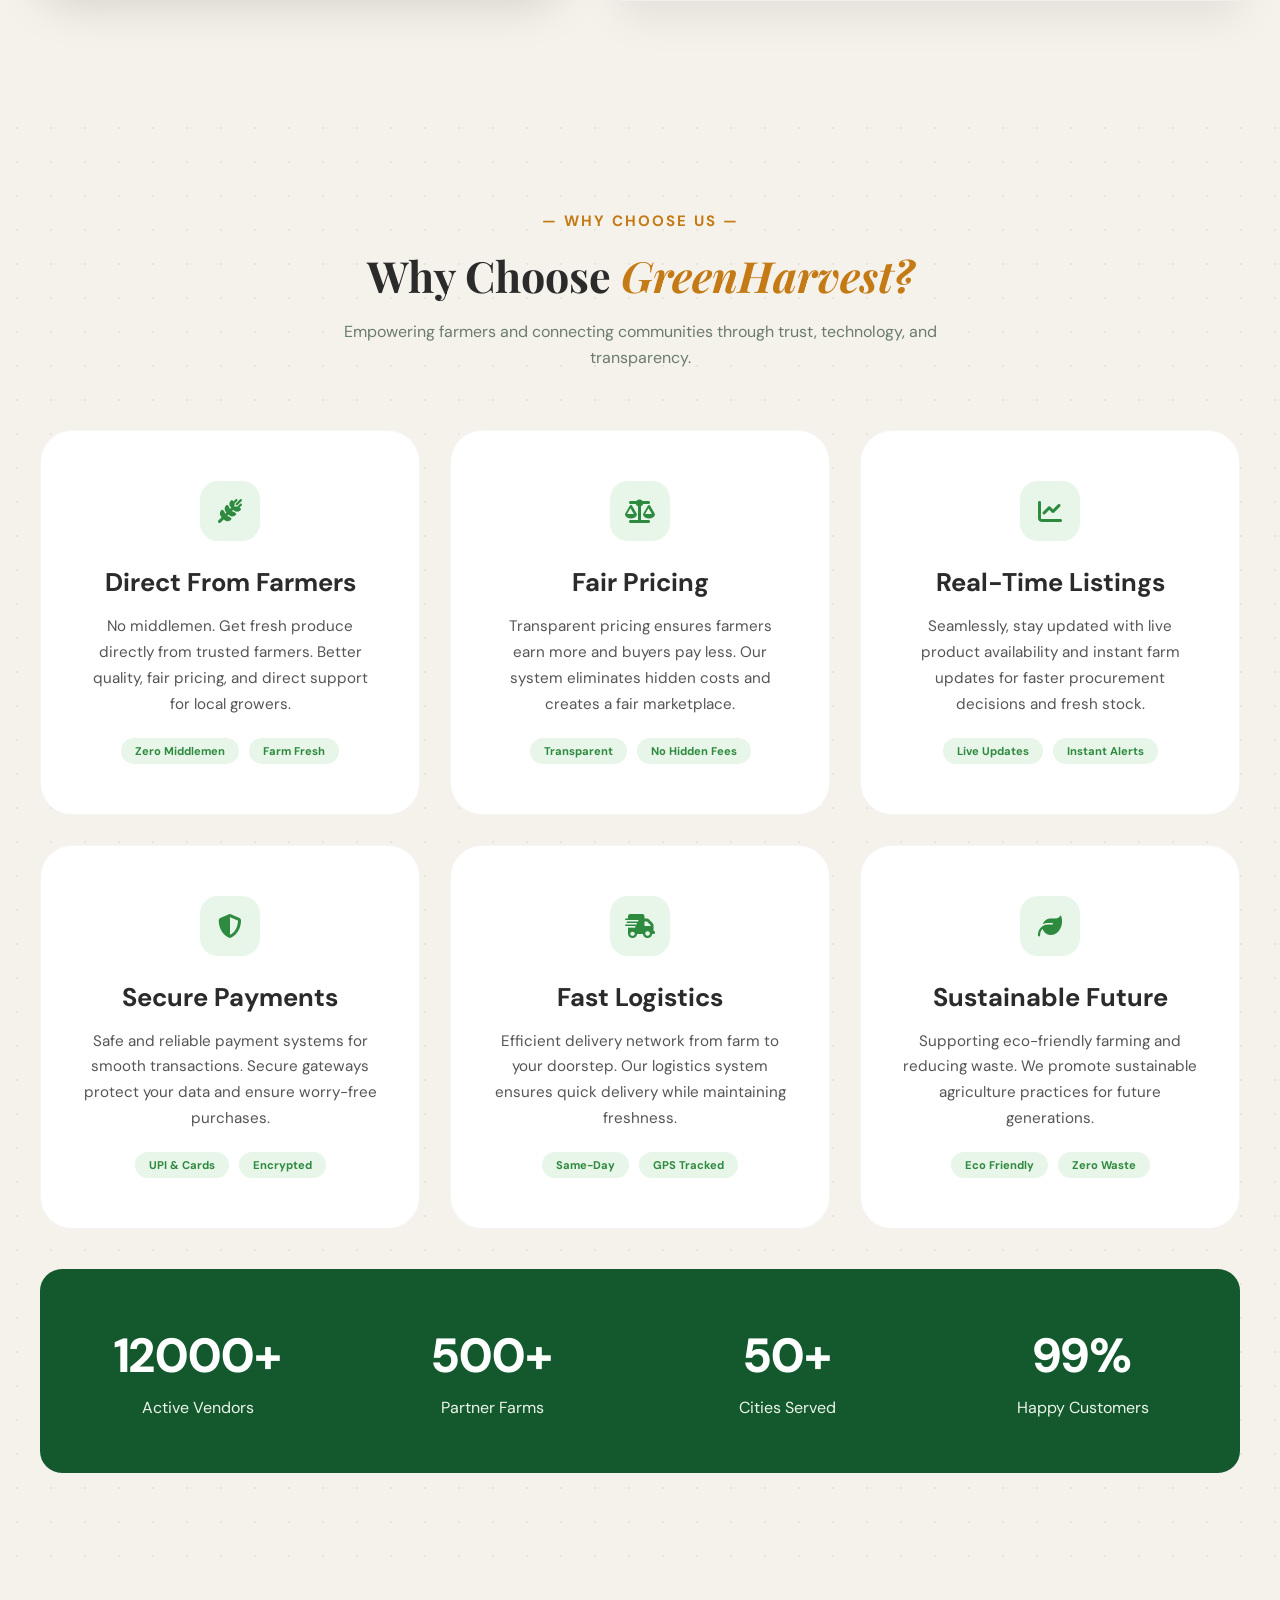
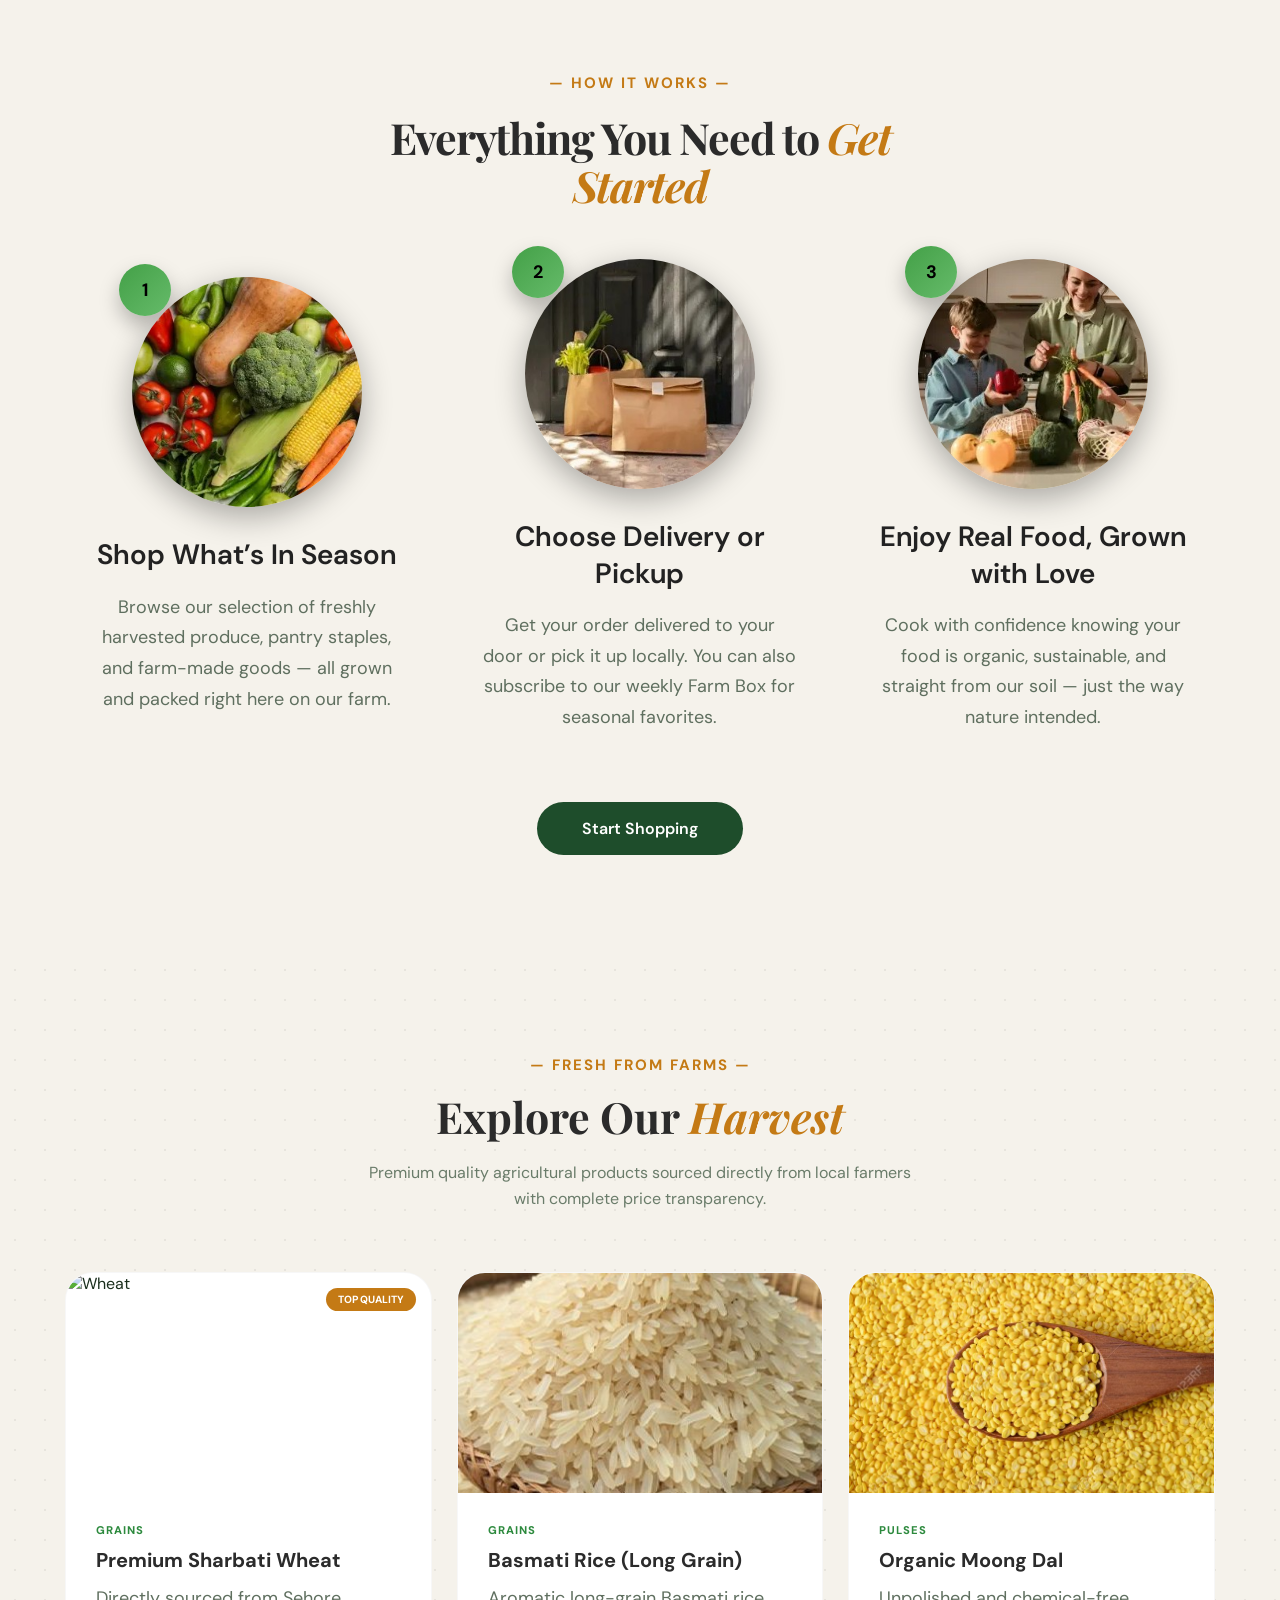
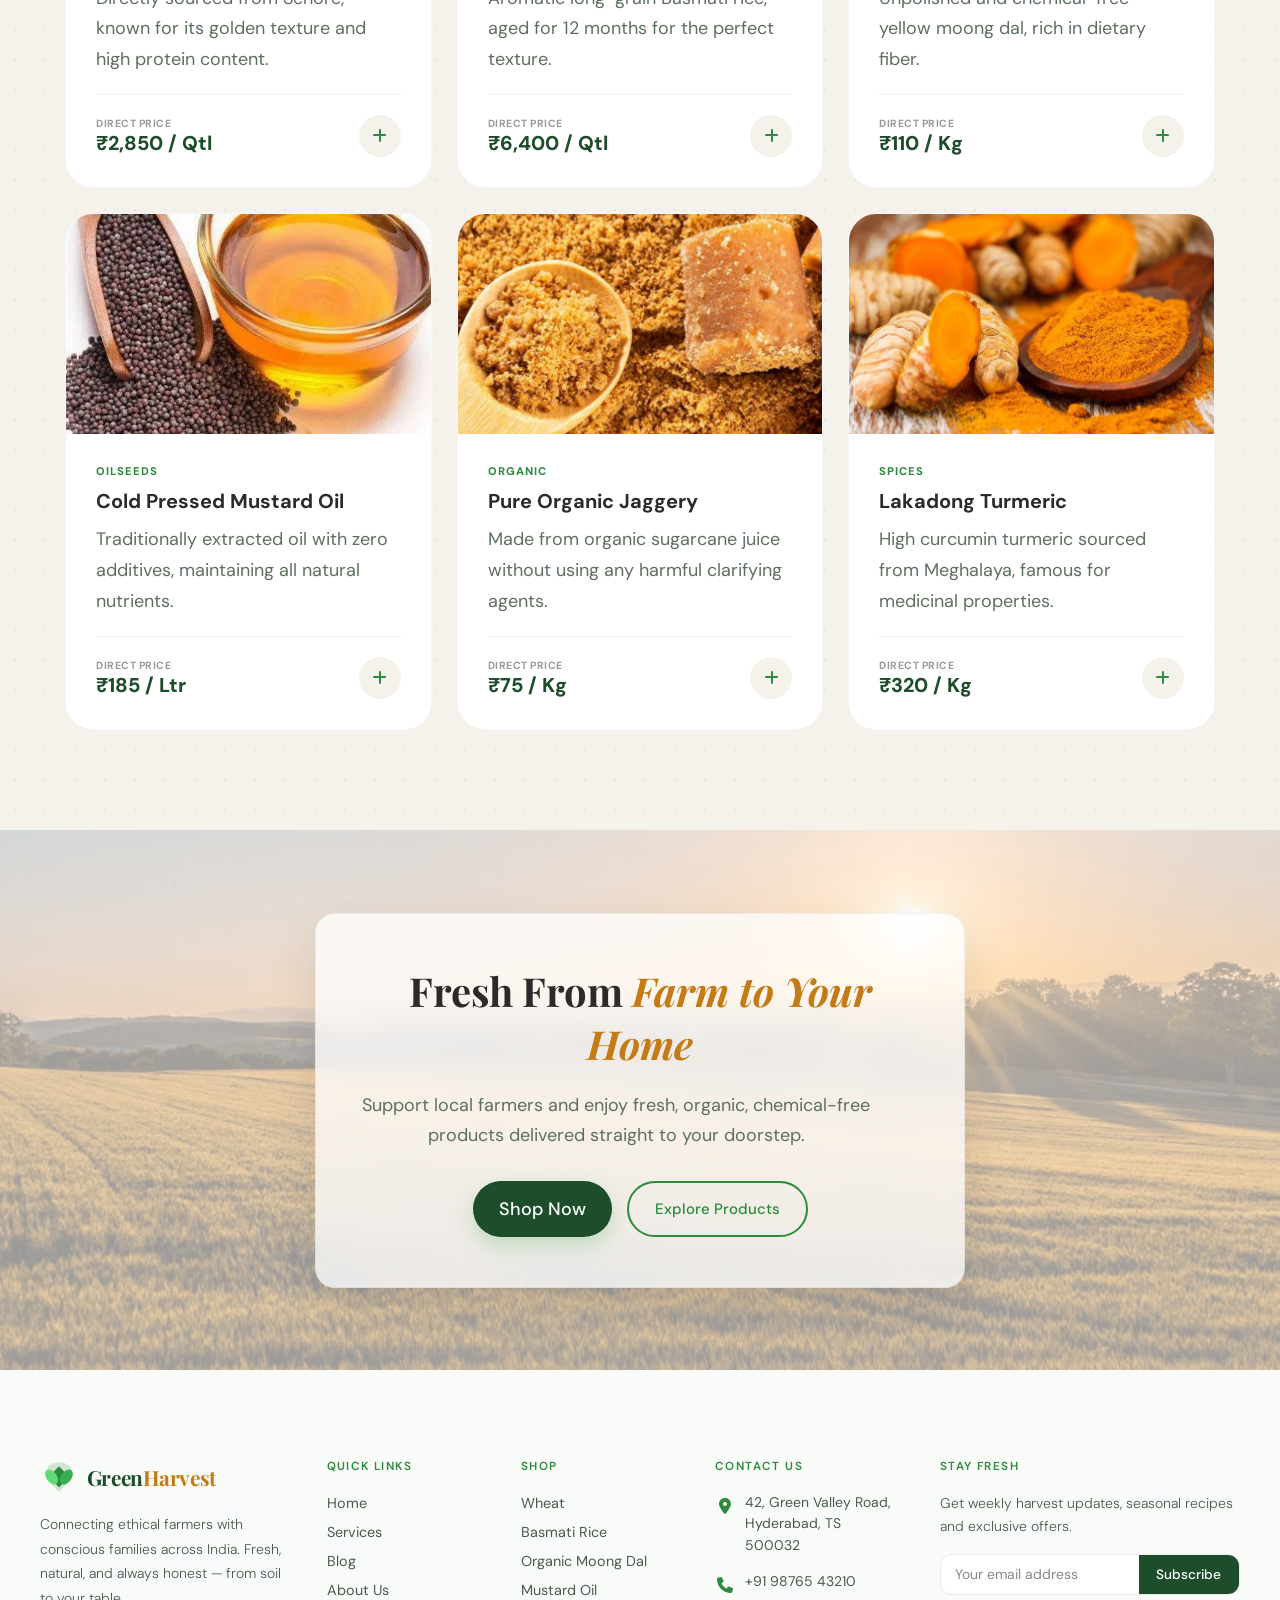
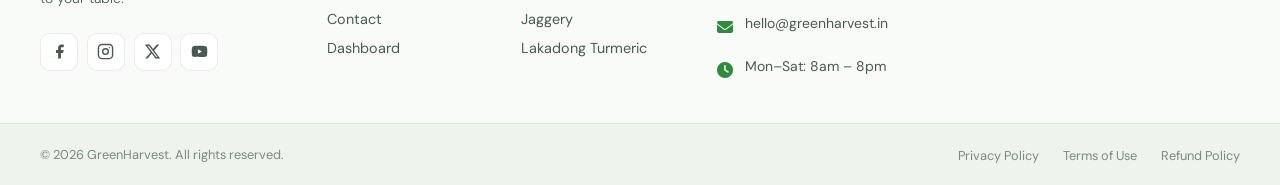
==== commit b23e7156: "first commit" ====
--- a/index.html
+++ b/index.html
@@ -5,11 +5,12 @@
 <meta name="viewport" content="width=device-width, initial-scale=1.0">
 <title>GreenHarvest</title>
  <link rel="icon" type="image/x-icon" href="./images/logo.jpg">
+<link href="https://fonts.googleapis.com/css2?family=Inter:wght@400;500;600;700&family=Playfair+Display:wght@400;600;700&display=swap" rel="stylesheet">
+<link href="https://fonts.googleapis.com/css2?family=Inter:wght@400;600&family=Playfair+Display:ital,wght@0,700;1,700&display=swap" rel="stylesheet">
+<link rel="stylesheet" href="https://cdnjs.cloudflare.com/ajax/libs/font-awesome/6.5.0/css/all.min.css">
 <link href="https://fonts.googleapis.com/css2?family=Cormorant+Garamond:ital,wght@0,400;0,600;0,700;1,400&family=DM+Sans:wght@300;400;500&display=swap" rel="stylesheet">
 <link href="https://fonts.googleapis.com/css2?family=Playfair+Display:wght@700&family=DM+Sans:wght@300;400;500&display=swap" rel="stylesheet">
   <link rel="stylesheet" href="https://cdnjs.cloudflare.com/ajax/libs/font-awesome/6.5.1/css/all.min.css">
-    <link rel="stylesheet"
-href="https://cdnjs.cloudflare.com/ajax/libs/font-awesome/6.5.1/css/all.min.css">
     <link rel="stylesheet" href="./css/footer.css">
   <link rel="stylesheet" href="./index.css">
 </head>
@@ -79,8 +80,8 @@
             </div>
 
             <h1>
-                Growing Food <br>
-                With <span>Nature's</span><br>
+                Growing Food 
+                With <span>Nature's</span>
                 <span>Wisdom</span>
             </h1>
 
@@ -237,7 +238,7 @@
                     <i class="fa-solid fa-chart-line"></i>
                 </div>
                 <h3>Real-Time Listings</h3>
-                <p>Stay updated with live product availability and instant farm updates for faster procurement decisions and fresh stock.</p>
+               <p>Seamlessly, stay updated with live product availability and instant farm updates for faster procurement decisions and fresh stock.</p>
                 <div class="wu-tags">
                     <span class="tag tag-blue">Live Updates</span>
                     <span class="tag tag-blue">Instant Alerts</span>
@@ -286,15 +287,29 @@
 
 
         
-        <div class="wu-trust-bar">
-            <span>SSL Secured Platform</span>
-            <span class="dot"></span>
-            <span>Zero Commission on Sales</span>
-            <span class="dot"></span>
-            <span>Setup In Under 5 Minutes</span>
-            <span class="dot"></span>
-            <span>12,000+ Active Vendors</span>
-        </div>
+<div class="wu-counter-section">
+
+    <div class="wu-counter-item">
+        <h3 id="vendors">0</h3>
+        <p>Active Vendors</p>
+    </div>
+
+    <div class="wu-counter-item">
+        <h3 id="farms">0</h3>
+        <p>Partner Farms</p>
+    </div>
+
+    <div class="wu-counter-item">
+        <h3 id="cities">0</h3>
+        <p>Cities Served</p>
+    </div>
+
+    <div class="wu-counter-item">
+        <h3 id="customers">0</h3>
+        <p>Happy Customers</p>
+    </div>
+
+</div>
     </div>
 </section>
 
--- a/css/footer.css
+++ b/css/footer.css
@@ -251,7 +251,7 @@
 }
 
 .newsletter-form button {
-  background: var(--footer-sub-bg);
+  background: #1e4d2b;
   color: #fff;
   border: none;
   padding: 0 1.1rem;
@@ -262,7 +262,7 @@
   white-space: nowrap;
   transition: background 0.2s;
 }
-.newsletter-form button:hover { background: var(--footer-sub-hover); }
+.newsletter-form button:hover { background: #2d8a3e; }
 .newsletter-form button:disabled { opacity: 0.6; cursor: not-allowed; }
 
 .newsletter-msg {
--- a/index.css
+++ b/index.css
@@ -513,10 +513,10 @@
 }
 
 
-
 .hero-content{
     flex: 1;
    max-width: 550px;
+   margin-left: 30px;
 }
 
 .hero-badge{
@@ -531,6 +531,7 @@
     font-weight: 700;
     margin-bottom: 35px;
     margin-top: 30px;
+    
 }
 
 .hero-badge i{
@@ -544,6 +545,7 @@
     margin-bottom: 25px;
     color: #13592d;
     font-family:'Playfair Display', serif;
+    
    
 }
 
@@ -584,14 +586,14 @@
 }
 
 .btn-primary{
-    background: #37a948;
+    background: #1e4d2b;
     color: #fff;
     box-shadow: 0 8px 20px rgba(55,169,72,0.25);
 }
 
 .btn-primary:hover{
     transform: translateY(-3px);
-    background: #2f9440;
+    background: #2d8a3e;
 }
 
 .btn-secondary{
@@ -1209,7 +1211,7 @@
 
 
 #exploreBtn {
-  background: linear-gradient(135deg, #2e7d32, #4caf50);
+  background: #1e4d2b;
   color: #fff;
   box-shadow: 0 8px 20px rgba(46, 125, 50, 0.3);
 }
@@ -1228,7 +1230,7 @@
 }
 
 #aboutBtn:hover {
-  background: linear-gradient(135deg, #2e7d32, #4caf50);
+  background: #1e4d2b;
   color: #fff;
   border-color: transparent;
   transform: translateY(-3px) scale(1.03);
@@ -1501,13 +1503,67 @@
 .wu-card-num { position: absolute; top: 30px; right: 40px; font-size: 3.5rem; font-weight: 900; color: #1e4d2b; opacity: 0.05; }
 
 
-.wu-trust-bar {
-    display: flex; justify-content: center; align-items: center; gap: 25px;
-    padding: 25px; margin-top: 40px; background: rgba(255, 255, 255, 0.6); border-radius: 20px;
-    color: #6a7c6a; font-size: 0.85rem;
-}
-.dot { width: 5px; height: 5px; background: #2d8a3e; border-radius: 50%; }
-
+.wu-counter-section{
+
+   background: #13592d;
+
+    border-radius:22px;
+
+    padding:35px 25px;
+
+    display:flex;
+
+    justify-content:space-evenly;
+
+    align-items:center;
+
+    gap:30px;
+
+    flex-wrap:wrap;
+
+    margin-top:40px;
+}
+
+.wu-counter-item{
+    flex:1;
+    min-width:180px;
+    text-align:center;
+
+    padding:20px;
+
+    border-radius:18px;
+
+    transition:all 0.3s ease;
+
+    cursor:pointer;
+}
+
+.wu-counter-item:hover{
+
+    transform:translateY(-8px);
+
+    background:rgba(255,255,255,0.12);
+
+    box-shadow:0 10px 25px rgba(0,0,0,0.12);
+}
+
+.wu-counter-item h3{
+    font-size:3rem;
+
+    font-weight:800;
+
+    color: #ffffff;
+
+    margin-bottom:10px;
+}
+
+.wu-counter-item p{
+    margin:0;
+
+color: #edf5ea;
+
+    font-size:1rem;
+}
 
 @media (max-width: 768px) {
     .wu-stats-band { flex-direction: column; gap: 30px; }
@@ -1835,8 +1891,8 @@
   display: inline-block;
   margin-top: 70px;
   padding: 16px 45px;
- background: linear-gradient(135deg, #43a047, #66bb6a);
-  color: #000;
+ background: #1e4d2b;
+  color: white;
   border-radius: 35px;
   text-decoration: none;
   font-weight: 600;
@@ -1846,7 +1902,7 @@
 }
 
 .start-btn:hover {
-   background: #388e3c;
+   background: #2d8a3e;
   transform: translateY(-4px);
 
 }
@@ -2301,7 +2357,7 @@
 
 
 .btn-primary {
-  background: linear-gradient(135deg, #2d8a3e, #3aad50);
+  background: #1e4d2b;
   color: #fff;
   padding: 12px 26px;
   border-radius: 999px;
@@ -2330,7 +2386,7 @@
 }
 
 .btn-outline:hover {
-  background: linear-gradient(135deg, #2d8a3e, #3aad50);
+  background: #1e4d2b;
   color: #fff;
 }
 
